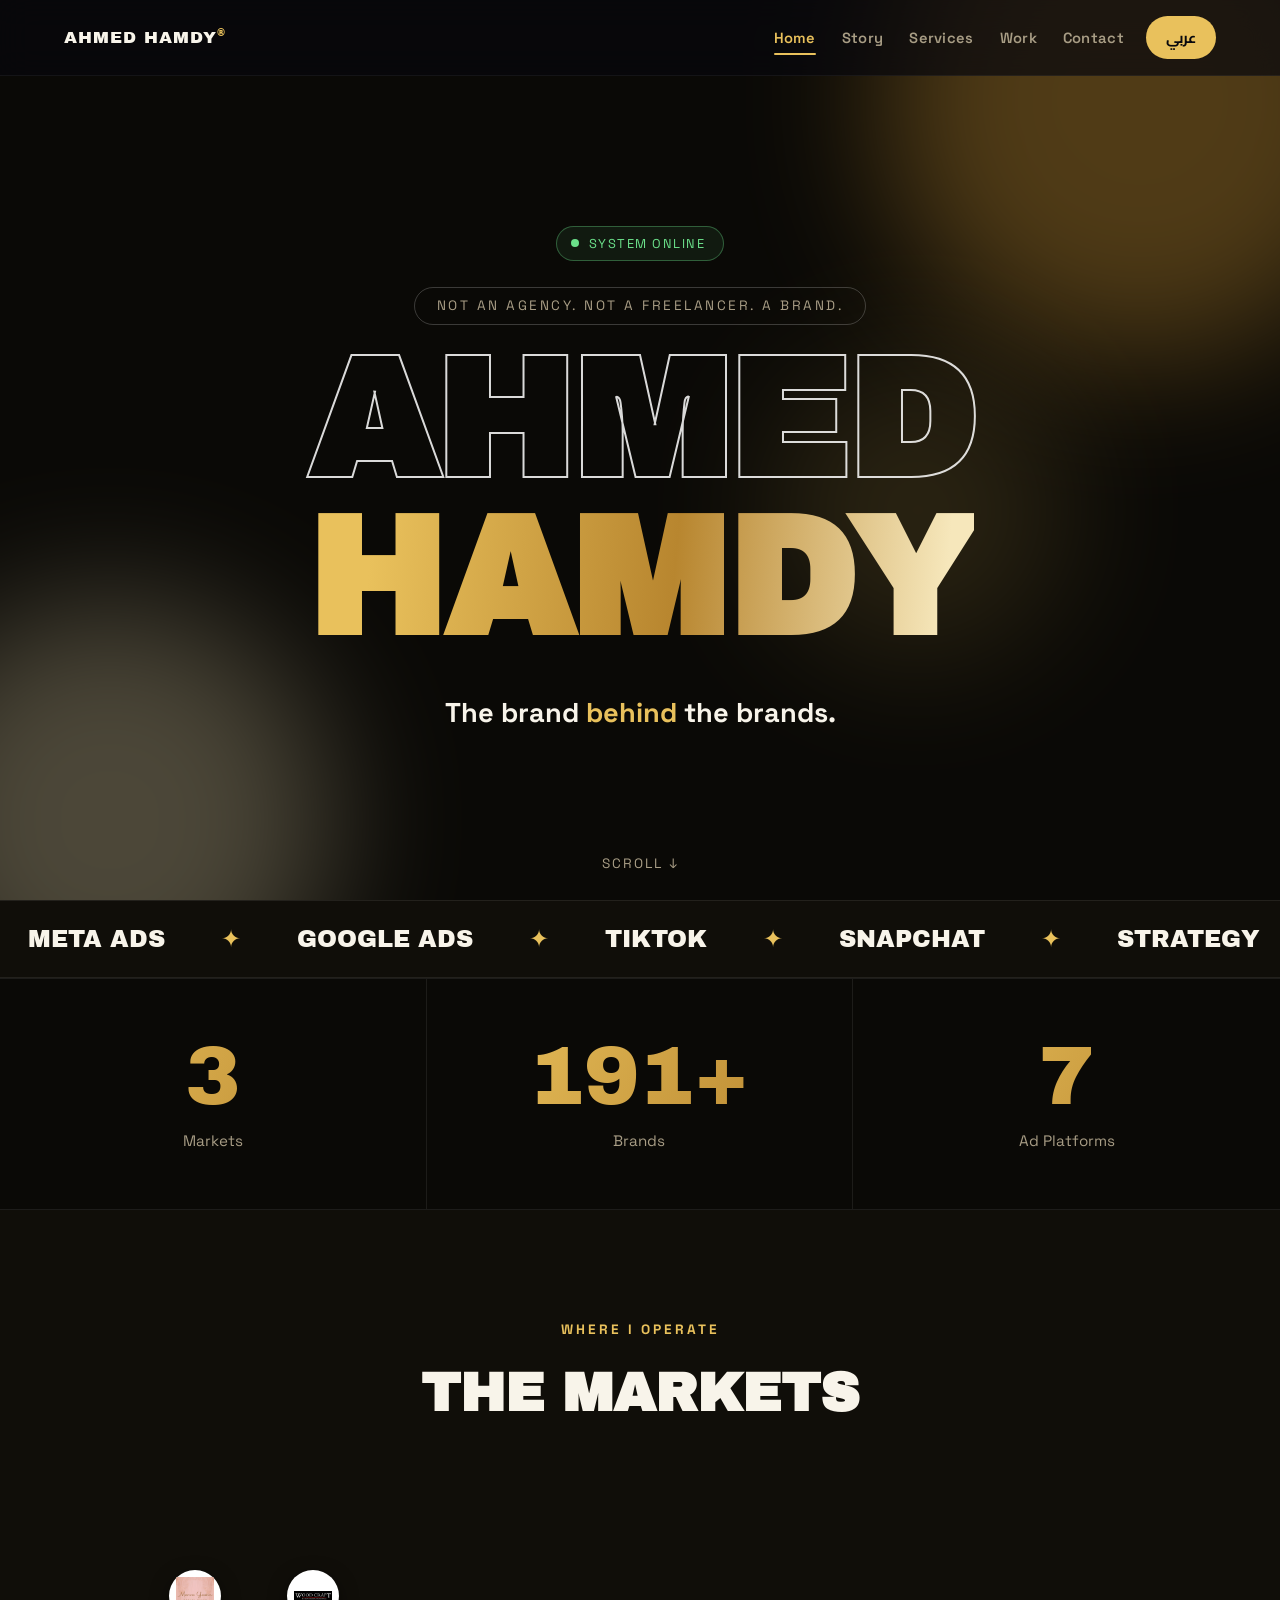
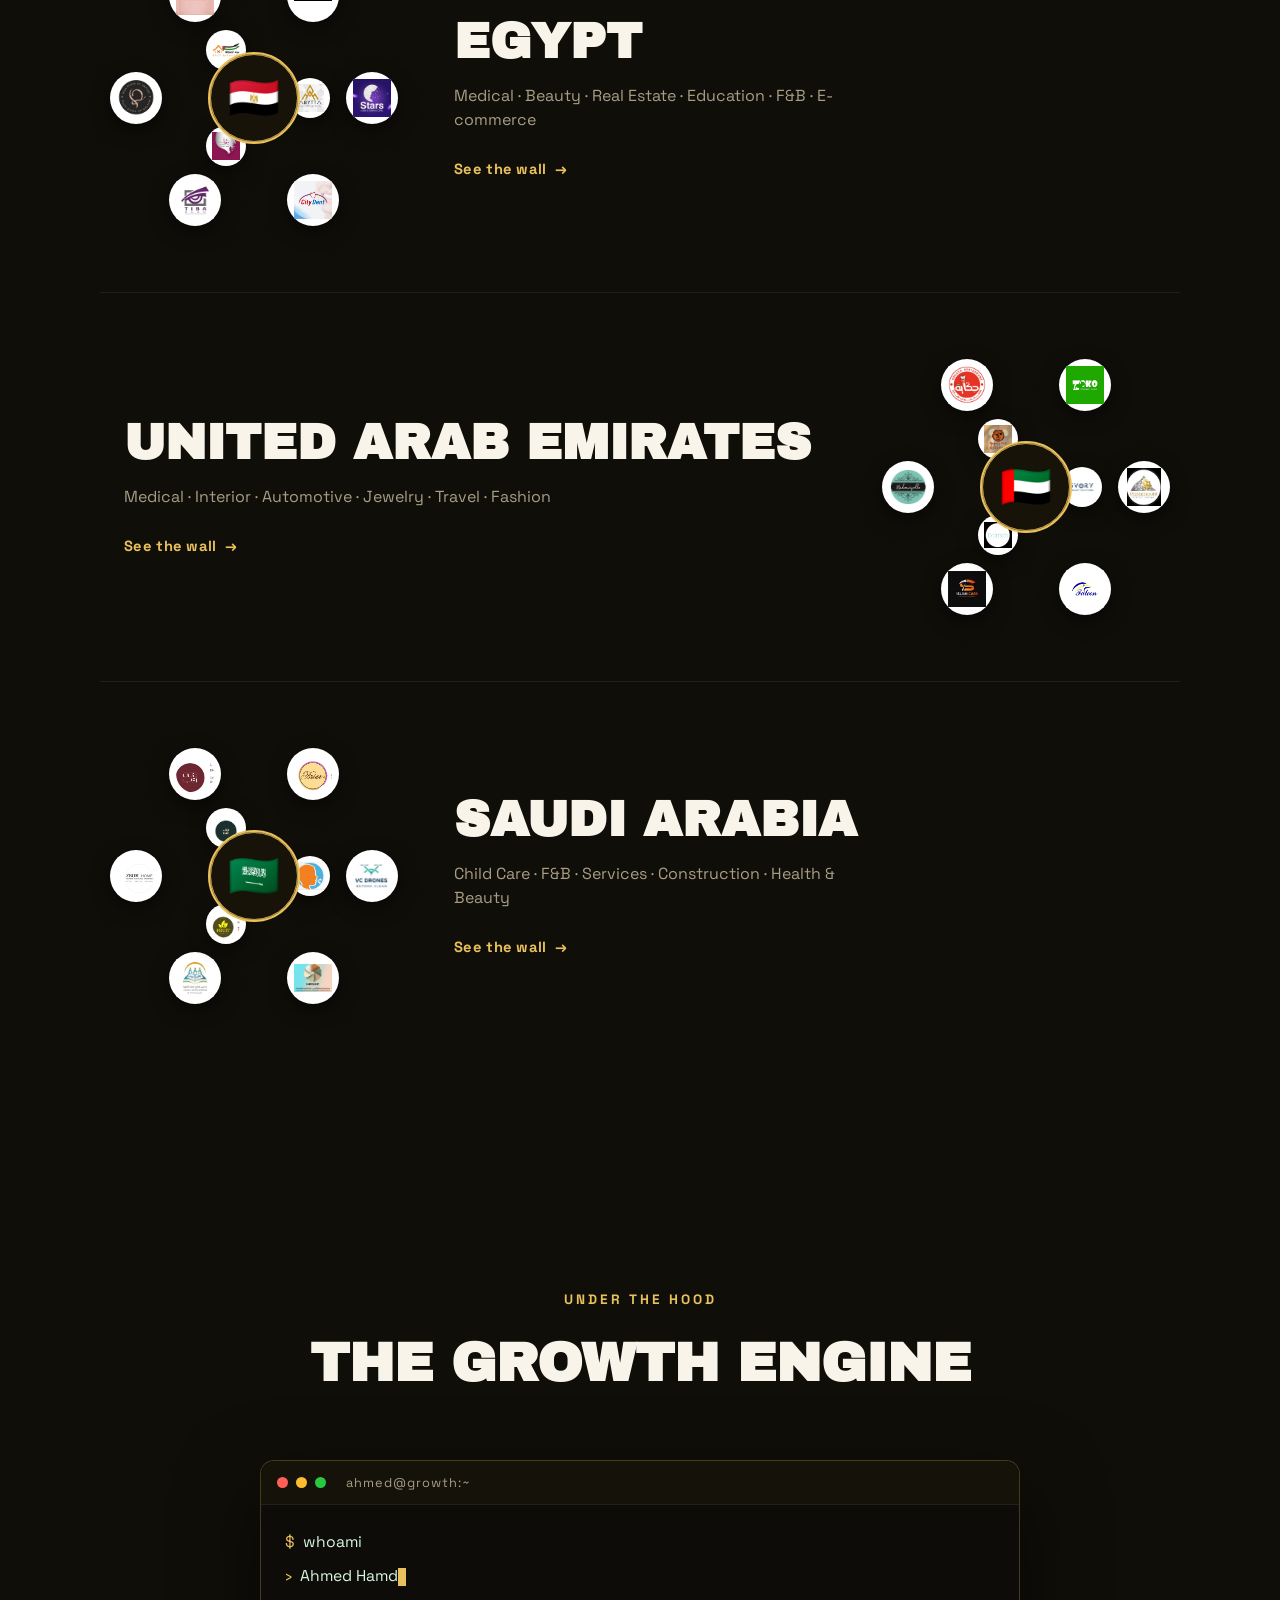
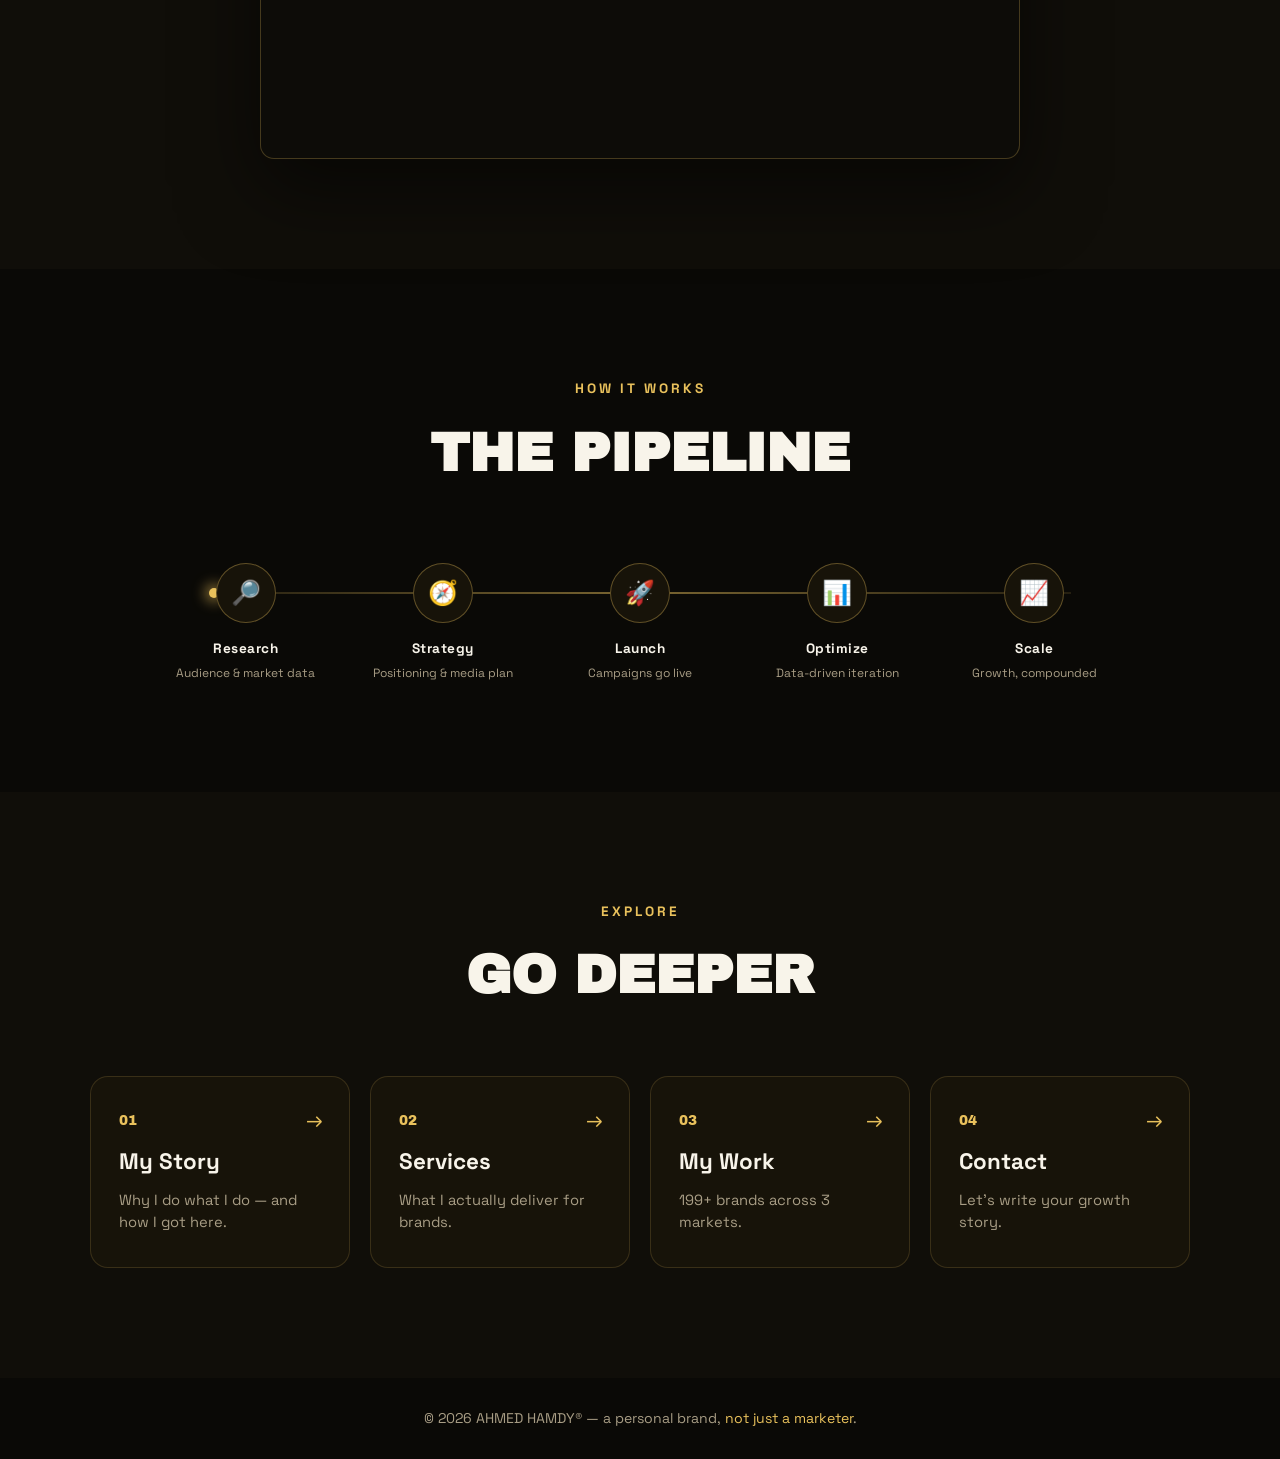
==== index.html @ 35541797 "Initial commit: AHMED HAMDY personal brand website" ====
<!DOCTYPE html>
<html lang="en" dir="ltr">
<head>
<meta charset="UTF-8">
<meta name="viewport" content="width=device-width, initial-scale=1.0">
<title data-en="AHMED HAMDY® — The Brand Behind The Brands" data-ar="أحمد حمدي® — البراند اللي ورا البراندات">AHMED HAMDY® — The Brand Behind The Brands</title>
<meta name="description" content="Ahmed Hamdy — Performance Media Buyer & Marketing Strategist. 199+ brands and growth stories across Egypt, UAE & Saudi Arabia. Meta, Google, TikTok & Snapchat Ads.">
<link rel="canonical" href="index.html">
<meta name="theme-color" content="#0a0906">
<link rel="icon" href="data:image/svg+xml,%3Csvg xmlns='http://www.w3.org/2000/svg' viewBox='0 0 64 64'%3E%3Crect width='64' height='64' rx='14' fill='%230a0906'/%3E%3Ctext x='32' y='42' font-family='Arial Black,Arial' font-size='26' font-weight='900' fill='%23e9c15c' text-anchor='middle'%3EAH%3C/text%3E%3C/svg%3E">

<!-- Open Graph (Facebook / WhatsApp / LinkedIn) -->
<meta property="og:type" content="website">
<meta property="og:title" content="AHMED HAMDY® — The Brand Behind The Brands">
<meta property="og:description" content="Performance Media Buyer & Marketing Strategist. 199+ brands across Egypt, UAE & Saudi Arabia.">
<meta property="og:image" content="og.png">
<meta property="og:locale" content="en_US">
<meta property="og:locale:alternate" content="ar_AR">

<!-- Twitter / X -->
<meta name="twitter:card" content="summary_large_image">
<meta name="twitter:title" content="AHMED HAMDY® — The Brand Behind The Brands">
<meta name="twitter:description" content="Performance Media Buyer & Marketing Strategist across Egypt, UAE & Saudi Arabia.">
<meta name="twitter:image" content="og.png">

<!-- Structured data -->
<script type="application/ld+json">
{
  "@context": "https://schema.org",
  "@type": "Person",
  "name": "Ahmed Hamdy",
  "jobTitle": "Performance Media Buyer & Marketing Strategist",
  "description": "Personal brand built on growth stories across Egypt, UAE and Saudi Arabia.",
  "email": "mailto:ahmedhamdy.a97@gmail.com",
  "telephone": "+201028842722",
  "address": {"@type": "PostalAddress", "addressCountry": "EG"},
  "sameAs": [
    "https://linkedin.com/in/ahmed0hamdy/",
    "https://linktr.ee/Ahmed_7amdy"
  ],
  "knowsAbout": ["Media Buying","Meta Ads","Google Ads","TikTok Ads","Snapchat Ads","Marketing Strategy","Copywriting"]
}
</script>
<link rel="preconnect" href="https://fonts.googleapis.com">
<link rel="preconnect" href="https://fonts.gstatic.com" crossorigin>
<link href="https://fonts.googleapis.com/css2?family=Archivo+Black&family=Space+Grotesk:wght@400;500;700&family=Cairo:wght@400;700;900&display=swap" rel="stylesheet">
<link rel="stylesheet" href="styles.css">
</head>
<body data-page="home">

<nav>
  <a class="wordmark" href="index.html">AHMED HAMDY<sup>®</sup></a>
  <div class="nav-right">
    <ul class="nav-links" id="navLinks">
      <li><a href="index.html" data-page="home" data-en="Home" data-ar="الرئيسية">Home</a></li>
      <li><a href="story.html" data-page="story" data-en="Story" data-ar="القصة">Story</a></li>
      <li><a href="services.html" data-page="services" data-en="Services" data-ar="الخدمات">Services</a></li>
      <li><a href="work.html" data-page="work" data-en="Work" data-ar="أعمالي">Work</a></li>
      <li><a href="contact.html" data-page="contact" data-en="Contact" data-ar="تواصل">Contact</a></li>
    </ul>
    <button class="lang-btn" id="langBtn" onclick="toggleLang()">عربي</button>
    <button class="nav-burger" id="navBurger" aria-label="Menu"><span></span><span></span><span></span></button>
  </div>
</nav>

<!-- HERO -->
<header class="hero">
  <div class="orb o1"></div><div class="orb o2"></div><div class="orb o3"></div>
  <div class="sys-chip"><span class="dot"></span><span data-en="SYSTEM ONLINE" data-ar="النظام شغال">SYSTEM ONLINE</span></div>
  <div class="kicker" data-en="Not an agency. Not a freelancer. A brand." data-ar="مش وكالة. مش فريلانسر. براند.">Not an agency. Not a freelancer. A brand.</div>
  <h1 class="display">
    <span class="outline" data-en="AHMED" data-ar="أحمد">AHMED</span>
    <span class="fill" data-en="HAMDY" data-ar="حمدي">HAMDY</span>
  </h1>
  <div class="tagline" data-en="The brand <em>behind</em> the brands." data-ar="البراند اللي <em>ورا</em> البراندات.">The brand <em>behind</em> the brands.</div>
  <div class="scroll-hint" data-en="SCROLL ↓" data-ar="↓ انزل تحت">SCROLL ↓</div>
</header>

<!-- MARQUEE -->
<div class="marquee">
  <div class="track" id="mtrack">
    <span>Meta Ads</span><span class="dot">✦</span><span>Google Ads</span><span class="dot">✦</span><span>TikTok</span><span class="dot">✦</span><span>Snapchat</span><span class="dot">✦</span><span>Strategy</span><span class="dot">✦</span><span>Storytelling</span><span class="dot">✦</span><span>Growth</span><span class="dot">✦</span>
    <span>Meta Ads</span><span class="dot">✦</span><span>Google Ads</span><span class="dot">✦</span><span>TikTok</span><span class="dot">✦</span><span>Snapchat</span><span class="dot">✦</span><span>Strategy</span><span class="dot">✦</span><span>Storytelling</span><span class="dot">✦</span><span>Growth</span><span class="dot">✦</span>
  </div>
</div>

<!-- NUMBERS -->
<div class="numbers">
  <div class="n reveal"><div class="big" data-count="3" data-suffix="">0</div><div class="lbl" data-en="Markets" data-ar="أسواق">Markets</div></div>
  <div class="n reveal"><div class="big" data-count="199" data-suffix="+">0</div><div class="lbl" data-en="Brands" data-ar="براند">Brands</div></div>
  <div class="n reveal"><div class="big" data-count="7" data-suffix="">0</div><div class="lbl" data-en="Ad Platforms" data-ar="منصات إعلانية">Ad Platforms</div></div>
</div>

<!-- MARKETS ORBIT -->
<section class="markets-sec">
  <div class="sec-head reveal">
    <div class="k" data-en="Where I Operate" data-ar="بشتغل فين">Where I Operate</div>
    <h2 data-en="THE MARKETS" data-ar="الأسواق">THE MARKETS</h2>
  </div>
  <div class="market-rows">

    <a class="market-row reveal" href="work.html#market-egypt">
      <div class="market-orbit">
        <div class="orbit-ring-outer"><div class="orbit-spin">
          <div class="orbit-item" style="--x:118px;--y:0px"><div class="orbit-logo"><img src="logos/egypt/stars-laser-derma.jpg" alt="" loading="lazy"></div></div>
          <div class="orbit-item" style="--x:59px;--y:102px"><div class="orbit-logo"><img src="logos/egypt/city-dent.jpg" alt="" loading="lazy"></div></div>
          <div class="orbit-item" style="--x:-59px;--y:102px"><div class="orbit-logo"><img src="logos/egypt/tiba-scan.png" alt="" loading="lazy"></div></div>
          <div class="orbit-item" style="--x:-118px;--y:0px"><div class="orbit-logo"><img src="logos/egypt/deda-store-of-brands.png" alt="" loading="lazy"></div></div>
          <div class="orbit-item" style="--x:-59px;--y:-102px"><div class="orbit-logo"><img src="logos/egypt/marwa-yassin-beauty-house.jpg" alt="" loading="lazy"></div></div>
          <div class="orbit-item" style="--x:59px;--y:-102px"><div class="orbit-logo"><img src="logos/egypt/wood-craft.png" alt="" loading="lazy"></div></div>
        </div></div>
        <div class="orbit-ring-inner"><div class="orbit-spin-rev">
          <div class="orbit-item small" style="--x:56px;--y:0px"><div class="orbit-logo"><img src="logos/egypt/abytta-interior-design.png" alt="" loading="lazy"></div></div>
          <div class="orbit-item small" style="--x:-28px;--y:48px"><div class="orbit-logo"><img src="logos/egypt/sama-scan.jpg" alt="" loading="lazy"></div></div>
          <div class="orbit-item small" style="--x:-28px;--y:-48px"><div class="orbit-logo"><img src="logos/egypt/bayt-alkhyata.png" alt="" loading="lazy"></div></div>
        </div></div>
        <div class="market-orbit-center"><span class="flag">🇪🇬</span></div>
      </div>
      <div class="market-row-info">
        <h3 data-en="EGYPT" data-ar="مصر">EGYPT</h3>
        <p data-en="Medical · Beauty · Real Estate · Education · F&B · E-commerce" data-ar="طبي · جمال · عقارات · تعليم · مطاعم · متاجر">Medical · Beauty · Real Estate · Education · F&amp;B · E-commerce</p>
        <span class="market-row-arrow"><span data-en="See the wall" data-ar="شوف الحائط">See the wall</span> <span class="arrow-ico">→</span></span>
      </div>
    </a>

    <a class="market-row reverse reveal" href="work.html#market-uae">
      <div class="market-orbit">
        <div class="orbit-ring-outer"><div class="orbit-spin">
          <div class="orbit-item" style="--x:118px;--y:0px"><div class="orbit-logo"><img src="logos/uae/paramount-medical-center.png" alt="" loading="lazy"></div></div>
          <div class="orbit-item" style="--x:59px;--y:102px"><div class="orbit-logo"><img src="logos/uae/falcon.png" alt="" loading="lazy"></div></div>
          <div class="orbit-item" style="--x:-59px;--y:102px"><div class="orbit-logo"><img src="logos/uae/islam-cars.jpg" alt="" loading="lazy"></div></div>
          <div class="orbit-item" style="--x:-118px;--y:0px"><div class="orbit-logo"><img src="logos/uae/mademoiselle.png" alt="" loading="lazy"></div></div>
          <div class="orbit-item" style="--x:-59px;--y:-102px"><div class="orbit-logo"><img src="logos/uae/hekaya-restaurant.png" alt="" loading="lazy"></div></div>
          <div class="orbit-item" style="--x:59px;--y:-102px"><div class="orbit-logo"><img src="logos/uae/zoko-veterinary-clinic.jpg" alt="" loading="lazy"></div></div>
        </div></div>
        <div class="orbit-ring-inner"><div class="orbit-spin-rev">
          <div class="orbit-item small" style="--x:56px;--y:0px"><div class="orbit-logo"><img src="logos/uae/ivory-smart-solutions.png" alt="" loading="lazy"></div></div>
          <div class="orbit-item small" style="--x:-28px;--y:48px"><div class="orbit-logo"><img src="logos/uae/dalmah.png" alt="" loading="lazy"></div></div>
          <div class="orbit-item small" style="--x:-28px;--y:-48px"><div class="orbit-logo"><img src="logos/uae/honey-pet-groomers.png" alt="" loading="lazy"></div></div>
        </div></div>
        <div class="market-orbit-center"><span class="flag">🇦🇪</span></div>
      </div>
      <div class="market-row-info">
        <h3 data-en="UNITED ARAB EMIRATES" data-ar="الإمارات العربية المتحدة">UNITED ARAB EMIRATES</h3>
        <p data-en="Medical · Interior · Automotive · Jewelry · Travel · Fashion" data-ar="طبي · تصميم داخلي · سيارات · مجوهرات · سياحة · موضة">Medical · Interior · Automotive · Jewelry · Travel · Fashion</p>
        <span class="market-row-arrow"><span data-en="See the wall" data-ar="شوف الحائط">See the wall</span> <span class="arrow-ico">→</span></span>
      </div>
    </a>

    <a class="market-row reveal" href="work.html#market-ksa">
      <div class="market-orbit">
        <div class="orbit-ring-outer"><div class="orbit-spin">
          <div class="orbit-item" style="--x:118px;--y:0px"><div class="orbit-logo"><img src="logos/ksa/vc-drones.png" alt="" loading="lazy"></div></div>
          <div class="orbit-item" style="--x:59px;--y:102px"><div class="orbit-logo"><img src="logos/ksa/nasec-consulting.png" alt="" loading="lazy"></div></div>
          <div class="orbit-item" style="--x:-59px;--y:102px"><div class="orbit-logo"><img src="logos/ksa/talaea-alelm-schools.jpg" alt="" loading="lazy"></div></div>
          <div class="orbit-item" style="--x:-118px;--y:0px"><div class="orbit-logo"><img src="logos/ksa/zbom-home-avatar.png" alt="" loading="lazy"></div></div>
          <div class="orbit-item" style="--x:-59px;--y:-102px"><div class="orbit-logo"><img src="logos/ksa/oob-coffee-avatar.png" alt="" loading="lazy"></div></div>
          <div class="orbit-item" style="--x:59px;--y:-102px"><div class="orbit-logo"><img src="logos/ksa/briartearoom-avatar.png" alt="" loading="lazy"></div></div>
        </div></div>
        <div class="orbit-ring-inner"><div class="orbit-spin-rev">
          <div class="orbit-item small" style="--x:56px;--y:0px"><div class="orbit-logo"><img src="logos/ksa/face-clinic-mark.png" alt="" loading="lazy"></div></div>
          <div class="orbit-item small" style="--x:-28px;--y:48px"><div class="orbit-logo"><img src="logos/ksa/fruitleaves-avatar.png" alt="" loading="lazy"></div></div>
          <div class="orbit-item small" style="--x:-28px;--y:-48px"><div class="orbit-logo"><img src="logos/ksa/tarf-avatar.png" alt="" loading="lazy"></div></div>
        </div></div>
        <div class="market-orbit-center"><span class="flag">🇸🇦</span></div>
      </div>
      <div class="market-row-info">
        <h3 data-en="SAUDI ARABIA" data-ar="السعودية">SAUDI ARABIA</h3>
        <p data-en="Child Care · F&B · Services · Construction · Health & Beauty" data-ar="رعاية أطفال · مطاعم · خدمات · مقاولات · صحة وجمال">Child Care · F&amp;B · Services · Construction · Health &amp; Beauty</p>
        <span class="market-row-arrow"><span data-en="See the wall" data-ar="شوف الحائط">See the wall</span> <span class="arrow-ico">→</span></span>
      </div>
    </a>

  </div>
</section>

<!-- TERMINAL -->
<section class="terminal-sec">
  <div class="sec-head reveal">
    <div class="k" data-en="Under The Hood" data-ar="جوة الكواليس">Under The Hood</div>
    <h2 data-en="THE GROWTH ENGINE" data-ar="محرك النمو">THE GROWTH ENGINE</h2>
  </div>
  <div class="terminal reveal">
    <div class="terminal-bar">
      <span class="tdot r"></span><span class="tdot y"></span><span class="tdot g"></span>
      <span class="tlabel">ahmed@growth:~</span>
    </div>
    <div class="terminal-body" data-script='["whoami","Ahmed Hamdy — Performance Media Buyer & Marketing Strategist","run --growth-engine","3 markets · 199+ brands · 7 ad platforms · always optimizing","status","SYSTEM ONLINE ✓"]'>
      <div class="line"><span class="prompt">$</span></div>
      <div class="line"><span class="prompt">›</span></div>
      <div class="line"><span class="prompt">$</span></div>
      <div class="line"><span class="prompt">›</span></div>
      <div class="line"><span class="prompt">$</span></div>
      <div class="line"><span class="prompt">›</span></div>
    </div>
  </div>
</section>

<!-- GROWTH PIPELINE -->
<section class="pipeline-sec">
  <div class="sec-head reveal">
    <div class="k" data-en="How It Works" data-ar="إزاي بشتغل">How It Works</div>
    <h2 data-en="THE PIPELINE" data-ar="خط الإنتاج">THE PIPELINE</h2>
  </div>
  <div class="pipeline">
    <div class="pipeline-track"></div>
    <div class="p-stage reveal">
      <div class="p-icon">🔎</div>
      <div class="p-label" data-en="Research" data-ar="بحث">Research</div>
      <div class="p-sub" data-en="Audience & market data" data-ar="بيانات الجمهور والسوق">Audience & market data</div>
    </div>
    <div class="p-stage reveal">
      <div class="p-icon">🧭</div>
      <div class="p-label" data-en="Strategy" data-ar="استراتيجية">Strategy</div>
      <div class="p-sub" data-en="Positioning & media plan" data-ar="تمركز وخطة ميديا">Positioning & media plan</div>
    </div>
    <div class="p-stage reveal">
      <div class="p-icon">🚀</div>
      <div class="p-label" data-en="Launch" data-ar="إطلاق">Launch</div>
      <div class="p-sub" data-en="Campaigns go live" data-ar="تشغيل الحملات">Campaigns go live</div>
    </div>
    <div class="p-stage reveal">
      <div class="p-icon">📊</div>
      <div class="p-label" data-en="Optimize" data-ar="تحسين">Optimize</div>
      <div class="p-sub" data-en="Data-driven iteration" data-ar="تطوير مبني على البيانات">Data-driven iteration</div>
    </div>
    <div class="p-stage reveal">
      <div class="p-icon">📈</div>
      <div class="p-label" data-en="Scale" data-ar="نمو">Scale</div>
      <div class="p-sub" data-en="Growth, compounded" data-ar="نمو متراكم">Growth, compounded</div>
    </div>
  </div>
</section>

<!-- TEASERS -->
<section class="teasers">
  <div class="sec-head reveal">
    <div class="k" data-en="Explore" data-ar="استكشف">Explore</div>
    <h2 data-en="GO DEEPER" data-ar="اتعرف أكتر">GO DEEPER</h2>
  </div>
  <div class="teaser-grid">
    <a class="teaser-card reveal" href="story.html">
      <span class="t-num">01</span>
      <h3 data-en="My Story" data-ar="قصتي">My Story</h3>
      <p data-en="Why I do what I do — and how I got here." data-ar="ليه بعمل اللي بعمله - وإزاي وصلت هنا.">Why I do what I do — and how I got here.</p>
      <span class="t-arrow">→</span>
    </a>
    <a class="teaser-card reveal" href="services.html">
      <span class="t-num">02</span>
      <h3 data-en="Services" data-ar="الخدمات">Services</h3>
      <p data-en="What I actually deliver for brands." data-ar="اللي فعلاً بقدمه للبراندات.">What I actually deliver for brands.</p>
      <span class="t-arrow">→</span>
    </a>
    <a class="teaser-card reveal" href="work.html">
      <span class="t-num">03</span>
      <h3 data-en="My Work" data-ar="أعمالي">My Work</h3>
      <p data-en="199+ brands across 3 markets." data-ar="أكتر من 199 براند في 3 أسواق.">199+ brands across 3 markets.</p>
      <span class="t-arrow">→</span>
    </a>
    <a class="teaser-card reveal" href="contact.html">
      <span class="t-num">04</span>
      <h3 data-en="Contact" data-ar="تواصل">Contact</h3>
      <p data-en="Let's write your growth story." data-ar="يلا نكتب قصة نموك.">Let's write your growth story.</p>
      <span class="t-arrow">→</span>
    </a>
  </div>
</section>

<footer>
  <div data-en="© 2026 AHMED HAMDY® — a personal brand, <span>not just a marketer</span>." data-ar="© 2026 أحمد حمدي® — براند شخصي، <span>مش مجرد ماركتير</span>.">© 2026 AHMED HAMDY® — a personal brand, <span>not just a marketer</span>.</div>
</footer>

<script src="app.js"></script>
</body>
</html>
---- styles.css ----
:root{
  --bg:#0a0906;
  --bg2:#100e09;
  --card:#171309;
  --text:#f8f4ea;
  --muted:#a89d85;
  --acid:#e9c15c;   /* gold */
  --violet:#b8862f; /* bronze */
  --pink:#f6e7bb;   /* champagne */
  --good:#6be08a;   /* system-online green */
}
*{margin:0;padding:0;box-sizing:border-box}
html{scroll-behavior:smooth}
body{
  background:var(--bg);color:var(--text);
  font-family:'Space Grotesk','Cairo',sans-serif;
  overflow-x:hidden;line-height:1.5;
}
html[dir="rtl"] body{font-family:'Cairo',sans-serif}
.display{font-family:'Archivo Black','Cairo',sans-serif}
html[dir="rtl"] .display{font-family:'Cairo',sans-serif;font-weight:900}
a{color:inherit}

/* ===== NAV ===== */
nav{
  position:fixed;top:0;left:0;right:0;z-index:100;
  display:flex;justify-content:space-between;align-items:center;
  padding:16px 5vw;
  background:rgba(8,8,13,.7);backdrop-filter:blur(16px);
  border-bottom:1px solid rgba(255,255,255,.05);
  gap:20px;
}
.wordmark{font-family:'Archivo Black',sans-serif;font-size:1.05rem;letter-spacing:1px;text-decoration:none;white-space:nowrap}
.wordmark sup{color:var(--acid);font-size:.6em}
.nav-right{display:flex;align-items:center;gap:22px}
.nav-links{display:flex;gap:26px;list-style:none}
.nav-links a{
  text-decoration:none;color:var(--muted);font-size:.92rem;font-weight:600;
  letter-spacing:.3px;transition:color .2s;position:relative;padding:4px 0;
}
.nav-links a:hover{color:var(--text)}
.nav-links a.active{color:var(--acid)}
.nav-links a.active::after{
  content:'';position:absolute;left:0;right:0;bottom:-4px;height:2px;background:var(--acid);border-radius:2px;
}
.lang-btn{
  background:var(--acid);color:#08080d;border:none;
  padding:8px 20px;border-radius:999px;font-weight:700;cursor:pointer;
  font-family:inherit;font-size:.9rem;transition:transform .15s;
}
.lang-btn:hover{transform:scale(1.07)}
.nav-burger{display:none;flex-direction:column;gap:5px;background:none;border:none;cursor:pointer;padding:6px}
.nav-burger span{width:22px;height:2px;background:var(--text);display:block}
@media(max-width:860px){
  .nav-links{
    position:fixed;top:64px;left:0;right:0;background:var(--bg2);
    flex-direction:column;gap:0;max-height:0;overflow:hidden;
    transition:max-height .3s ease;border-bottom:1px solid rgba(255,255,255,.08);
  }
  .nav-links.open{max-height:320px}
  .nav-links a{padding:16px 6vw;width:100%;border-bottom:1px solid rgba(255,255,255,.06)}
  .nav-burger{display:flex}
}

/* ===== HERO ===== */
.hero{
  min-height:100vh;display:flex;flex-direction:column;justify-content:center;align-items:center;
  text-align:center;position:relative;padding:100px 4vw 40px;overflow:hidden;
}
.hero .orb{position:absolute;border-radius:50%;filter:blur(70px);pointer-events:none;animation:float 9s ease-in-out infinite}
.orb.o1{width:520px;height:520px;top:-160px;right:-120px;background:var(--violet);opacity:.4}
.orb.o2{width:440px;height:440px;bottom:-140px;left:-110px;background:var(--pink);opacity:.28;animation-delay:-3s}
.orb.o3{width:300px;height:300px;top:40%;left:60%;background:var(--acid);opacity:.14;animation-delay:-6s}
@keyframes float{0%,100%{transform:translateY(0)}50%{transform:translateY(-38px)}}
.hero .kicker{
  border:1.5px solid rgba(255,255,255,.2);border-radius:999px;
  padding:8px 22px;font-size:.85rem;letter-spacing:2.5px;text-transform:uppercase;
  color:var(--muted);margin-bottom:18px;position:relative;z-index:2;
}

/* SYSTEM ONLINE chip */
.sys-chip{
  display:inline-flex;align-items:center;gap:10px;
  background:rgba(107,224,138,.08);border:1px solid rgba(107,224,138,.35);
  border-radius:999px;padding:7px 18px 7px 14px;margin-bottom:26px;position:relative;z-index:2;
  font-family:'Space Grotesk',monospace;font-size:.8rem;letter-spacing:1.5px;color:var(--good);
}
.sys-chip .dot{
  width:8px;height:8px;border-radius:50%;background:var(--good);
  box-shadow:0 0 0 0 rgba(107,224,138,.6);animation:pulse-dot 1.8s infinite;
}
@keyframes pulse-dot{
  0%{box-shadow:0 0 0 0 rgba(107,224,138,.55)}
  70%{box-shadow:0 0 0 8px rgba(107,224,138,0)}
  100%{box-shadow:0 0 0 0 rgba(107,224,138,0)}
}

.hero h1{
  font-size:clamp(3.2rem,13vw,10.5rem);line-height:.95;position:relative;z-index:2;
  text-transform:uppercase;letter-spacing:-.01em;
}
.hero h1 .fill{
  display:block;
  background:linear-gradient(95deg,var(--acid) 10%,var(--violet) 55%,var(--pink) 95%);
  -webkit-background-clip:text;background-clip:text;color:transparent;
}
.hero h1 .outline{
  display:block;color:transparent;
  -webkit-text-stroke:2px rgba(255,255,255,.85);
}
.hero .tagline{
  margin-top:34px;font-size:clamp(1.15rem,2.6vw,1.7rem);font-weight:700;z-index:2;position:relative;
}
.hero .tagline em{font-style:normal;color:var(--acid)}
.hero .scroll-hint{
  position:absolute;bottom:26px;color:var(--muted);font-size:.85rem;letter-spacing:2px;
  animation:bob 2s ease-in-out infinite;
}
@keyframes bob{0%,100%{transform:translateY(0)}50%{transform:translateY(8px)}}

/* ===== MARQUEE ===== */
.marquee{
  overflow:hidden;white-space:nowrap;direction:ltr;
  border-top:1px solid rgba(255,255,255,.08);border-bottom:1px solid rgba(255,255,255,.08);
  background:var(--bg2);padding:20px 0;
}
.marquee .track{display:inline-block;animation:scroll 26s linear infinite}
@keyframes scroll{from{transform:translateX(0)}to{transform:translateX(-50%)}}
.marquee span{
  font-family:'Archivo Black',sans-serif;font-size:1.5rem;text-transform:uppercase;
  margin:0 28px;color:var(--text);
}
.marquee span:nth-child(even){
  color:transparent;-webkit-text-stroke:1.2px rgba(233,193,92,.55);
}
.marquee .dot{color:var(--acid) !important;-webkit-text-stroke:0 !important}

/* ===== MARKETS ORBIT ===== */
.markets-sec{padding:110px 5vw;background:var(--bg2)}
.markets-sec .sec-head{text-align:center;margin-bottom:70px}
.markets-sec .k{color:var(--acid);letter-spacing:3px;text-transform:uppercase;font-size:.85rem;font-weight:700}
.markets-sec h2{font-family:'Archivo Black','Cairo',sans-serif;font-size:clamp(2rem,5vw,3.4rem);margin-top:12px;text-transform:uppercase}
html[dir="rtl"] .markets-sec h2{font-weight:900}

.market-rows{max-width:1080px;margin:0 auto;display:flex;flex-direction:column}
.market-row{
  display:flex;align-items:center;gap:70px;text-decoration:none;color:var(--text);
  padding:64px 24px;border-bottom:1px solid rgba(255,255,255,.08);
  transition:background .3s;
}
.market-row:last-child{border-bottom:none}
.market-row:hover{background:rgba(233,193,92,.05)}
.market-row.reverse{flex-direction:row-reverse}
.market-row-info{flex:1;min-width:0}
.market-row-info h3{
  font-family:'Archivo Black','Cairo',sans-serif;font-size:clamp(1.8rem,4.2vw,3.1rem);
  text-transform:uppercase;line-height:1.05;
}
html[dir="rtl"] .market-row-info h3{font-weight:900}
.market-row-info p{color:var(--muted);font-size:1rem;margin-top:16px;max-width:440px}
.market-row-arrow{
  display:inline-flex;align-items:center;gap:8px;margin-top:26px;
  color:var(--acid);font-weight:700;font-size:.92rem;letter-spacing:.3px;
}
.market-row-arrow .arrow-ico{transition:transform .25s;display:inline-block}
.market-row:hover .market-row-arrow .arrow-ico{transform:translateX(6px)}
html[dir="rtl"] .market-row-arrow .arrow-ico{transform:scaleX(-1)}
html[dir="rtl"] .market-row:hover .market-row-arrow .arrow-ico{transform:scaleX(-1) translateX(6px)}

.market-orbit{position:relative;width:260px;height:260px;flex-shrink:0}
.orbit-ring-outer,.orbit-ring-inner{position:absolute;inset:0}
.orbit-ring-outer .orbit-spin{position:absolute;inset:0;animation:orbit-spin 26s linear infinite}
.orbit-ring-inner .orbit-spin-rev{position:absolute;inset:0;animation:orbit-spin-rev 15s linear infinite}
.market-row:hover .orbit-spin,
.market-row:hover .orbit-spin-rev,
.market-row:hover .orbit-logo{animation-play-state:paused}
.orbit-item{
  position:absolute;top:50%;left:50%;width:52px;height:52px;margin:-26px 0 0 -26px;
  transform:translate(var(--x),var(--y));
}
.orbit-item.small{width:40px;height:40px;margin:-20px 0 0 -20px}
.orbit-logo{
  width:100%;height:100%;border-radius:50%;background:#fff;overflow:hidden;
  display:flex;align-items:center;justify-content:center;
  box-shadow:0 6px 18px rgba(0,0,0,.5);animation:orbit-counter 26s linear infinite;
}
.orbit-item.small .orbit-logo{animation:orbit-counter-rev 15s linear infinite}
.orbit-logo img{max-width:72%;max-height:72%;object-fit:contain}

.market-orbit-center{
  position:absolute;top:50%;left:50%;width:92px;height:92px;margin:-46px 0 0 -46px;
  border-radius:50%;background:var(--card);border:2px solid var(--acid);
  display:flex;align-items:center;justify-content:center;font-size:2.6rem;z-index:2;
}
.market-orbit-center::before,.market-orbit-center::after{
  content:'';position:absolute;inset:0;border-radius:50%;
  border:1.5px solid rgba(233,193,92,.55);animation:radar-ping 3s ease-out infinite;
}
.market-orbit-center::after{animation-delay:1.5s}

@keyframes orbit-spin{to{transform:rotate(360deg)}}
@keyframes orbit-counter{from{transform:rotate(0deg)}to{transform:rotate(-360deg)}}
@keyframes orbit-spin-rev{to{transform:rotate(-360deg)}}
@keyframes orbit-counter-rev{from{transform:rotate(0deg)}to{transform:rotate(360deg)}}
@keyframes radar-ping{0%{transform:scale(1);opacity:.9}100%{transform:scale(1.9);opacity:0}}

@media(max-width:760px){
  .market-row,.market-row.reverse{flex-direction:column;text-align:center;gap:34px;padding:50px 16px}
  .market-row-info p{margin-left:auto;margin-right:auto}
}

/* ===== TERMINAL ===== */
.terminal-sec{padding:110px 5vw;background:var(--bg2)}
.terminal-sec .sec-head{text-align:center;margin-bottom:56px}
.terminal-sec .k{color:var(--acid);letter-spacing:3px;text-transform:uppercase;font-size:.85rem;font-weight:700}
.terminal-sec h2{font-family:'Archivo Black','Cairo',sans-serif;font-size:clamp(2rem,5vw,3.4rem);margin-top:12px;text-transform:uppercase}
html[dir="rtl"] .terminal-sec h2{font-weight:900}
.terminal{
  max-width:760px;margin:0 auto;background:#0d0c08;border:1px solid rgba(233,193,92,.25);
  border-radius:14px;overflow:hidden;box-shadow:0 30px 80px rgba(0,0,0,.55);
  font-family:'Space Grotesk',monospace;
}
.terminal-bar{
  display:flex;align-items:center;gap:8px;padding:12px 16px;background:#141209;
  border-bottom:1px solid rgba(255,255,255,.06);
}
.terminal-bar .tdot{width:11px;height:11px;border-radius:50%}
.terminal-bar .tdot.r{background:#ff5f57}
.terminal-bar .tdot.y{background:#febc2e}
.terminal-bar .tdot.g{background:#28c840}
.terminal-bar .tlabel{margin-inline-start:12px;color:var(--muted);font-size:.8rem;letter-spacing:1px}
.terminal-body{padding:26px 24px;min-height:190px;font-size:.98rem;color:#d7f7de}
.terminal-body .line{margin-bottom:10px;opacity:0;white-space:pre-wrap}
.terminal-body .prompt{color:var(--acid);margin-inline-end:8px}
.terminal-body .cursor{
  display:inline-block;width:8px;height:1.1em;background:var(--acid);
  vertical-align:text-bottom;animation:blink 1s step-end infinite;
}
@keyframes blink{0%,100%{opacity:1}50%{opacity:0}}

/* ===== GROWTH PIPELINE ===== */
.pipeline-sec{padding:110px 5vw}
.pipeline-sec .sec-head{text-align:center;margin-bottom:70px}
.pipeline-sec .k{color:var(--acid);letter-spacing:3px;text-transform:uppercase;font-size:.85rem;font-weight:700}
.pipeline-sec h2{font-family:'Archivo Black','Cairo',sans-serif;font-size:clamp(2rem,5vw,3.4rem);margin-top:12px;text-transform:uppercase}
html[dir="rtl"] .pipeline-sec h2{font-weight:900}
.pipeline{
  display:flex;align-items:flex-start;justify-content:space-between;gap:6px;
  max-width:980px;margin:0 auto;position:relative;
}
.pipeline::before{
  content:'';position:absolute;top:29px;left:6%;right:6%;height:2px;
  background:linear-gradient(90deg,rgba(233,193,92,.12),rgba(233,193,92,.5),rgba(233,193,92,.12));
}
.pipeline-track{position:absolute;top:29px;left:6%;width:10px;height:10px;margin-top:-4px;
  border-radius:50%;background:var(--acid);box-shadow:0 0 14px 3px rgba(233,193,92,.7);
  animation:travel 6s linear infinite;
}
@keyframes travel{
  0%{left:6%;opacity:0}
  8%{opacity:1}
  92%{opacity:1}
  100%{left:94%;opacity:0}
}
.p-stage{flex:1;text-align:center;position:relative;z-index:2;min-width:0}
.p-stage .p-icon{
  width:60px;height:60px;border-radius:50%;background:var(--card);border:1px solid rgba(233,193,92,.35);
  display:flex;align-items:center;justify-content:center;font-size:1.5rem;margin:0 auto 16px;
}
.p-stage .p-label{font-size:.85rem;font-weight:700;letter-spacing:.5px}
.p-stage .p-sub{color:var(--muted);font-size:.75rem;margin-top:4px}
@media(max-width:760px){
  .pipeline{flex-wrap:wrap;row-gap:36px}
  .pipeline::before,.pipeline-track{display:none}
  .p-stage{flex:1 1 40%}
}

/* ===== STORY CHAPTERS ===== */
.chapter{
  min-height:82vh;display:flex;flex-direction:column;justify-content:center;
  padding:80px 8vw;position:relative;
}
.chapter .chnum{
  font-family:'Archivo Black',sans-serif;
  font-size:clamp(6rem,22vw,17rem);line-height:1;position:absolute;
  inset-inline-end:4vw;top:50%;transform:translateY(-50%);
  color:transparent;-webkit-text-stroke:1.5px rgba(255,255,255,.09);
  pointer-events:none;user-select:none;
}
.chapter .chlabel{color:var(--acid);letter-spacing:3px;text-transform:uppercase;font-size:.85rem;font-weight:700;margin-bottom:20px}
.chapter h2{
  font-size:clamp(2rem,5.5vw,4.2rem);line-height:1.15;max-width:820px;font-weight:700;
}
.chapter h2 em{
  font-style:normal;
  background:linear-gradient(90deg,var(--acid),var(--violet));
  -webkit-background-clip:text;background-clip:text;color:transparent;
}
.chapter.alt{background:var(--bg2)}

/* ===== NUMBERS BAND ===== */
.numbers{
  display:grid;grid-template-columns:repeat(auto-fit,minmax(210px,1fr));
  border-top:1px solid rgba(255,255,255,.08);border-bottom:1px solid rgba(255,255,255,.08);
}
.numbers .n{
  padding:56px 20px;text-align:center;
  border-inline-end:1px solid rgba(255,255,255,.08);
}
.numbers .n:last-child{border-inline-end:none}
.numbers .big{
  font-family:'Archivo Black',sans-serif;font-size:clamp(3rem,7vw,5.2rem);line-height:1;
  background:linear-gradient(120deg,var(--acid),var(--violet));
  -webkit-background-clip:text;background-clip:text;color:transparent;
}
.numbers .lbl{color:var(--muted);margin-top:12px;font-size:.95rem}
@media(max-width:700px){.numbers .n{border-inline-end:none;border-bottom:1px solid rgba(255,255,255,.08)}}

/* ===== TEASERS (home -> other pages) ===== */
.teasers{padding:110px 5vw;background:var(--bg2)}
.teasers .sec-head{text-align:center;margin-bottom:60px}
.teasers .k{color:var(--acid);letter-spacing:3px;text-transform:uppercase;font-size:.85rem;font-weight:700}
.teasers h2{font-family:'Archivo Black','Cairo',sans-serif;font-size:clamp(2rem,5vw,3.4rem);margin-top:12px;text-transform:uppercase}
html[dir="rtl"] .teasers h2{font-weight:900}
.teaser-grid{display:grid;grid-template-columns:repeat(auto-fit,minmax(240px,1fr));gap:20px;max-width:1100px;margin:0 auto}
.teaser-card{
  display:block;text-decoration:none;color:var(--text);
  background:var(--card);border:1px solid rgba(233,193,92,.16);border-radius:18px;
  padding:34px 28px;transition:transform .25s,border-color .25s,background .25s;position:relative;overflow:hidden;
}
.teaser-card:hover{transform:translateY(-8px);border-color:var(--acid);background:#1a1a2a}
.teaser-card .t-num{font-family:'Archivo Black',sans-serif;color:var(--acid);font-size:.85rem;margin-bottom:14px;display:block}
.teaser-card h3{font-size:1.4rem;margin-bottom:10px}
.teaser-card p{color:var(--muted);font-size:.92rem}
.teaser-card .t-arrow{
  position:absolute;top:28px;inset-inline-end:26px;font-size:1.3rem;color:var(--acid);
  transition:transform .25s;
}
html[dir="rtl"] .teaser-card .t-arrow{transform:scaleX(-1)}
.teaser-card:hover .t-arrow{transform:translateX(6px)}
html[dir="rtl"] .teaser-card:hover .t-arrow{transform:scaleX(-1) translateX(6px)}

/* ===== PAGE HEADER (sub-pages) ===== */
.page-head{
  padding:150px 5vw 70px;text-align:center;position:relative;overflow:hidden;
}
.page-head .k{color:var(--acid);letter-spacing:3px;text-transform:uppercase;font-size:.85rem;font-weight:700}
.page-head h1{font-family:'Archivo Black','Cairo',sans-serif;font-size:clamp(2.6rem,7vw,5rem);margin-top:14px;text-transform:uppercase}
html[dir="rtl"] .page-head h1{font-weight:900}
.page-head p{color:var(--muted);max-width:560px;margin:18px auto 0;font-size:1.05rem}

/* ===== CLIENT WALLS ===== */
.walls{padding:60px 5vw 110px}
.walls .sec-head{text-align:center;margin-bottom:70px}
.walls .sec-head .k{color:var(--acid);letter-spacing:3px;text-transform:uppercase;font-size:.85rem;font-weight:700}
.walls .sec-head h2{font-size:clamp(2.2rem,5vw,3.8rem);margin-top:12px}
.market-block{margin-bottom:90px;scroll-margin-top:90px}
.market-title{
  display:flex;align-items:baseline;gap:16px;margin-bottom:30px;flex-wrap:wrap;
}
.market-title .flag{font-size:2.2rem}
.market-title h3{font-family:'Archivo Black','Cairo',sans-serif;font-size:clamp(1.6rem,4vw,2.6rem);text-transform:uppercase}
html[dir="rtl"] .market-title h3{font-weight:900}
.market-title .line{flex:1;height:1px;background:rgba(255,255,255,.14);min-width:60px}
.market-title .tag{color:var(--muted);font-size:.9rem}
.industry-group{margin-bottom:40px}
.industry-group:last-child{margin-bottom:0}
.industry-title{
  display:flex;align-items:center;gap:10px;
  font-size:.88rem;font-weight:700;color:var(--muted);text-transform:uppercase;
  letter-spacing:1.5px;margin-bottom:16px;padding-bottom:12px;
  border-bottom:1px solid rgba(233,193,92,.16);
}
.industry-title::before{content:'';width:6px;height:6px;border-radius:50%;background:var(--acid);flex-shrink:0}
.industry-title .count{color:rgba(168,157,133,.6);font-weight:600;margin-inline-start:auto}
.logo-wall{
  display:grid;grid-template-columns:repeat(auto-fill,minmax(150px,1fr));gap:14px;
}
.logo-tile{
  aspect-ratio:16/9;background:var(--card);border:1px solid rgba(255,255,255,.07);
  border-radius:14px;display:flex;align-items:center;justify-content:center;
  padding:14px;transition:transform .2s,border-color .2s,background .2s;
  overflow:hidden;position:relative;
}
.logo-tile:hover{transform:translateY(-5px);border-color:var(--acid);background:#1a1a2a}
.logo-tile img{max-width:82%;max-height:74%;object-fit:contain;filter:grayscale(1) brightness(1.6);transition:filter .2s}
.logo-tile:hover img{filter:none}
.logo-tile .ph{
  text-align:center;color:var(--muted);font-size:.82rem;font-weight:600;line-height:1.3;
}
.logo-tile .ph .em{display:block;font-size:1.5rem;margin-bottom:6px}

/* ===== CONTACT ===== */
.contact{
  min-height:80vh;display:flex;flex-direction:column;justify-content:center;align-items:center;
  text-align:center;padding:100px 5vw;position:relative;overflow:hidden;background:var(--bg2);
}
.contact .orb{position:absolute;border-radius:50%;filter:blur(80px);pointer-events:none}
.contact h2{
  font-family:'Archivo Black','Cairo',sans-serif;
  font-size:clamp(3rem,12vw,9rem);text-transform:uppercase;line-height:.95;z-index:2;
}
html[dir="rtl"] .contact h2{font-weight:900}
.contact h2 .stroke{color:transparent;-webkit-text-stroke:2px rgba(255,255,255,.8);display:block}
.contact h2 .solid{
  display:block;
  background:linear-gradient(95deg,var(--acid),var(--violet),var(--pink));
  -webkit-background-clip:text;background-clip:text;color:transparent;
}
.contact-row{display:flex;gap:14px;margin-top:52px;flex-wrap:wrap;justify-content:center;z-index:2}
.pill{
  display:flex;align-items:center;gap:10px;text-decoration:none;color:var(--text);
  border:1.5px solid rgba(255,255,255,.22);border-radius:999px;padding:14px 28px;
  font-weight:700;font-size:1rem;transition:all .2s;
}
.pill:hover{background:var(--acid);color:#08080d;border-color:var(--acid);transform:translateY(-4px)}

footer{padding:30px 5vw;text-align:center;color:var(--muted);font-size:.88rem}
footer span{color:var(--acid)}

/* ===== REAL RESULTS CAROUSEL ===== */
.results-sec{padding:60px 5vw 110px;text-align:center}
.results-sec .k{color:var(--acid);letter-spacing:3px;text-transform:uppercase;font-size:.85rem;font-weight:700}
.results-sec h2{font-family:'Archivo Black','Cairo',sans-serif;font-size:clamp(2rem,5vw,3.4rem);margin:12px 0 14px;text-transform:uppercase}
html[dir="rtl"] .results-sec h2{font-weight:900}
.results-sec .sec-head p{color:var(--muted);max-width:520px;margin:0 auto 50px}
.results-carousel{max-width:900px;margin:0 auto}
.rc-stage{
  position:relative;aspect-ratio:16/9;border-radius:20px;overflow:hidden;
  background:#0d0c08;border:1px solid rgba(233,193,92,.3);
  box-shadow:0 30px 80px rgba(0,0,0,.55);
}
.rc-slide{
  position:absolute;inset:0;opacity:0;transition:opacity 1s ease;
  display:flex;align-items:center;justify-content:center;background:#fff;
}
.rc-slide.active{opacity:1;z-index:1}
.rc-slide img,.rc-slide video{
  width:100%;height:100%;object-fit:contain;transform-origin:center;
  animation:kenburns 4.2s ease-in-out forwards;
}
@keyframes kenburns{from{transform:scale(1)}to{transform:scale(1.055)}}
.rc-dots{display:flex;justify-content:center;gap:9px;margin-top:22px}
.rc-dot{width:8px;height:8px;border-radius:50%;background:rgba(255,255,255,.2);transition:background .3s}
.rc-dot.active{background:var(--acid)}

/* ===== STRATEGY & REPORTS ===== */
.reports-sec{padding:60px 5vw 110px;text-align:center;background:var(--bg2)}
.reports-sec .k{color:var(--acid);letter-spacing:3px;text-transform:uppercase;font-size:.85rem;font-weight:700}
.reports-sec h2{font-family:'Archivo Black','Cairo',sans-serif;font-size:clamp(2rem,5vw,3.4rem);margin:12px 0 14px;text-transform:uppercase}
html[dir="rtl"] .reports-sec h2{font-weight:900}
.reports-sec .sec-head p{color:var(--muted);max-width:520px;margin:0 auto 50px}
.report-frame{
  position:relative;max-width:900px;margin:0 auto;aspect-ratio:16/9;
  border-radius:20px;overflow:hidden;
  border:1px solid rgba(233,193,92,.35);
  box-shadow:0 30px 80px rgba(0,0,0,.6),0 0 0 6px rgba(233,193,92,.06);
}
.report-frame iframe{position:absolute;inset:0;width:100%;height:100%;border:0}

/* ===== VIDEO ===== */
.video-sec{padding:60px 5vw 110px;text-align:center}
.video-sec .k{color:var(--acid);letter-spacing:3px;text-transform:uppercase;font-size:.85rem;font-weight:700}
.video-sec h2{font-family:'Archivo Black','Cairo',sans-serif;font-size:clamp(2rem,5vw,3.6rem);margin:12px 0 46px;text-transform:uppercase}
html[dir="rtl"] .video-sec h2{font-weight:900}
.video-frame{
  position:relative;max-width:960px;margin:0 auto;aspect-ratio:16/9;
  border-radius:22px;overflow:hidden;
  border:1px solid rgba(233,193,92,.35);
  box-shadow:0 30px 80px rgba(0,0,0,.6),0 0 0 6px rgba(233,193,92,.06);
}
.video-frame iframe{position:absolute;inset:0;width:100%;height:100%;border:0}

/* ===== SERVICES LUX ===== */
.services-lux{padding:60px 5vw 110px}
.services-lux .k{color:var(--acid);letter-spacing:3px;text-transform:uppercase;font-size:.85rem;font-weight:700}
.services-lux h2{font-family:'Archivo Black','Cairo',sans-serif;font-size:clamp(2rem,5vw,3.6rem);margin:12px 0 50px;text-transform:uppercase}
html[dir="rtl"] .services-lux h2{font-weight:900}
.svc-list{border-top:1px solid rgba(233,193,92,.18)}
.svc{
  display:flex;align-items:baseline;gap:26px;padding:34px 6px;
  border-bottom:1px solid rgba(233,193,92,.18);transition:background .2s,padding .2s;
  flex-wrap:wrap;
}
.svc:hover{background:rgba(233,193,92,.05);padding-inline-start:22px}
.svc .num{
  font-family:'Archivo Black',sans-serif;font-size:1rem;color:var(--acid);min-width:46px;
}
.svc .t{font-size:clamp(1.25rem,3vw,1.9rem);font-weight:700}
.svc .d{color:var(--muted);font-size:.98rem;margin-inline-start:auto;max-width:380px}
@media(max-width:760px){.svc .d{margin-inline-start:70px}}

/* ===== CERTS ===== */
.certs{padding:60px 5vw 110px;background:var(--bg2)}
.certs .k{color:var(--acid);letter-spacing:3px;text-transform:uppercase;font-size:.85rem;font-weight:700}
.certs h2{font-family:'Archivo Black','Cairo',sans-serif;font-size:clamp(2rem,5vw,3.6rem);margin:12px 0 50px;text-transform:uppercase}
html[dir="rtl"] .certs h2{font-weight:900}
.cert-grid{display:grid;grid-template-columns:repeat(auto-fit,minmax(270px,1fr));gap:18px}
.cert{
  background:var(--card);border:1px solid rgba(233,193,92,.18);border-radius:18px;
  padding:30px 26px;transition:transform .2s,border-color .2s;
}
.cert:hover{transform:translateY(-5px);border-color:var(--acid)}
.cert .badge{font-size:1.7rem;margin-bottom:14px}
.cert h3{font-size:1.08rem;margin-bottom:6px;line-height:1.35}
.cert p{color:var(--muted);font-size:.9rem}
.cert.featured{
  background:linear-gradient(135deg,rgba(233,193,92,.16),rgba(184,134,47,.06));
  border-color:rgba(233,193,92,.5);
}

/* reveal */
.reveal{opacity:0;transform:translateY(34px);transition:opacity .8s,transform .8s}
.reveal.visible{opacity:1;transform:none}

@media (prefers-reduced-motion:reduce){
  .hero .orb,.marquee .track,.pipeline-track,.sys-chip .dot,.terminal-body .cursor,.scroll-hint,
  .orbit-spin,.orbit-spin-rev,.orbit-logo,.market-orbit-center::before,.market-orbit-center::after{animation:none !important}
  .reveal{opacity:1;transform:none;transition:none}
}
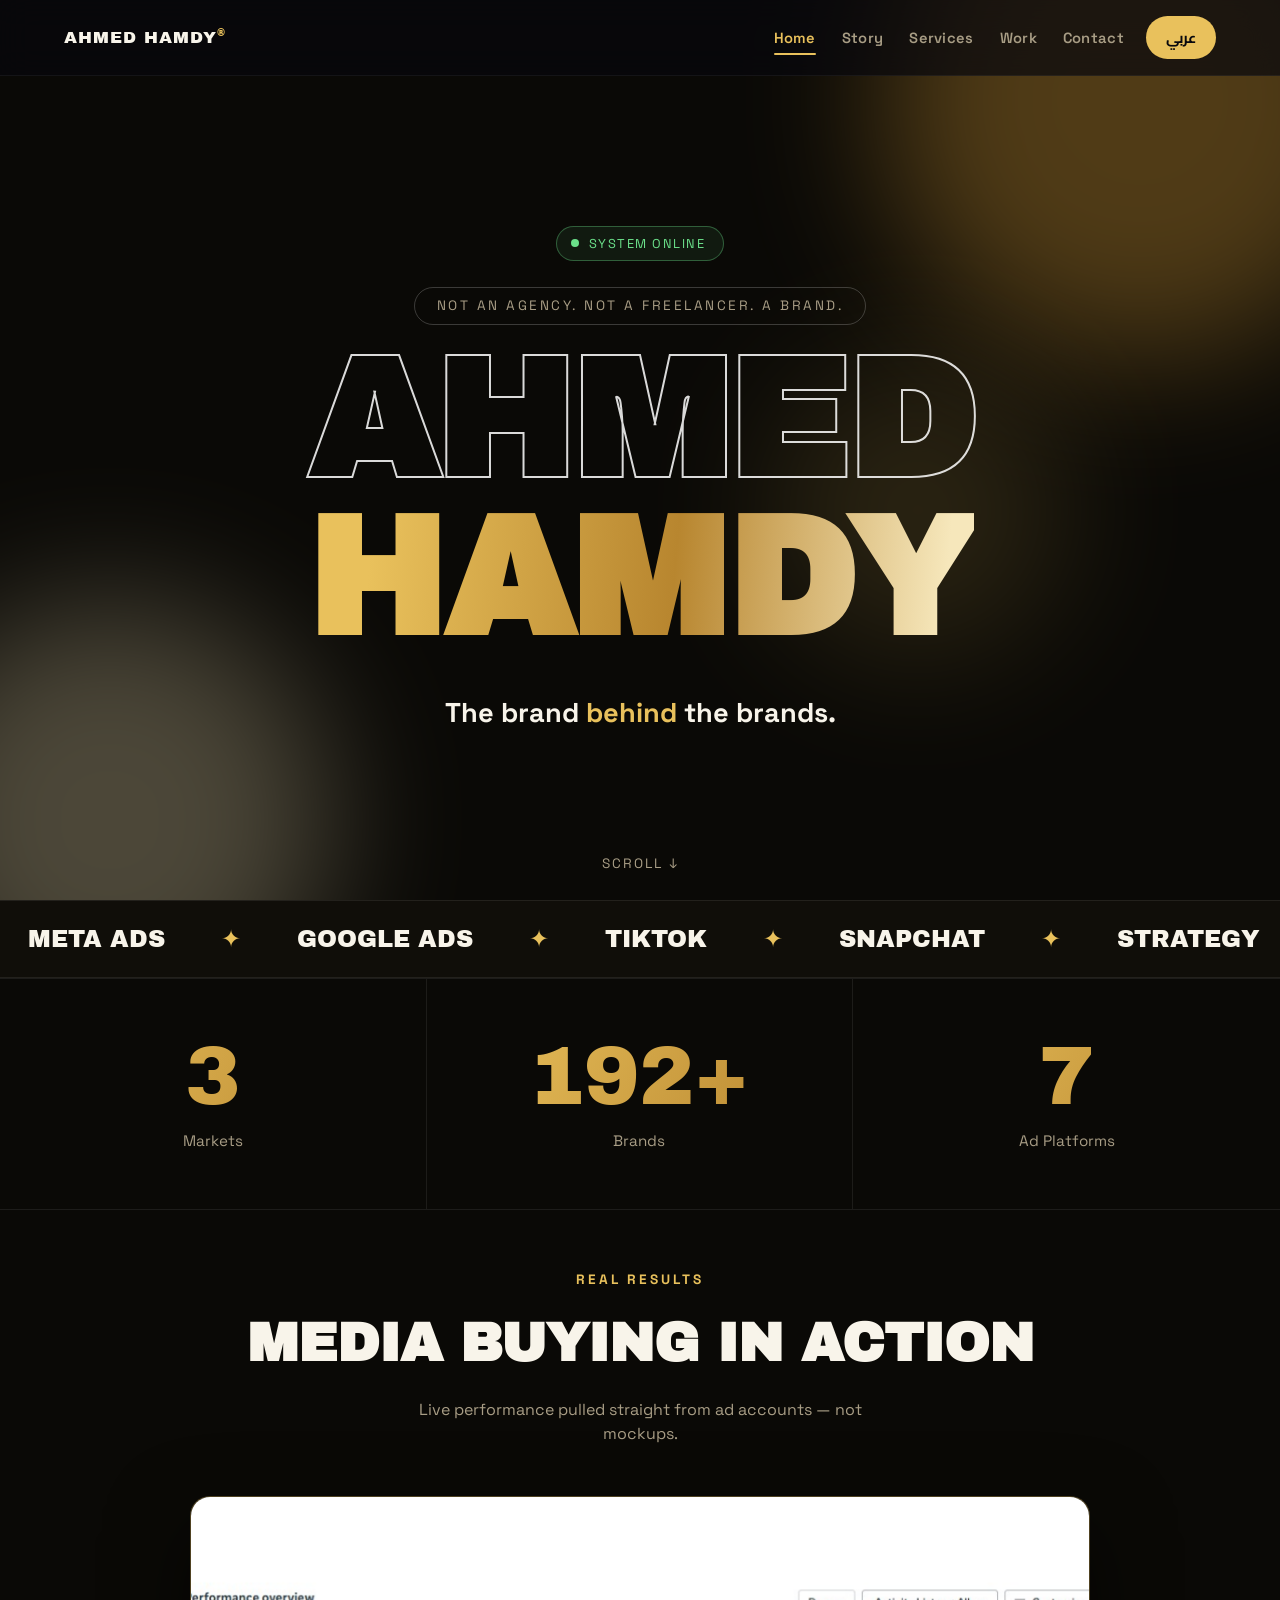
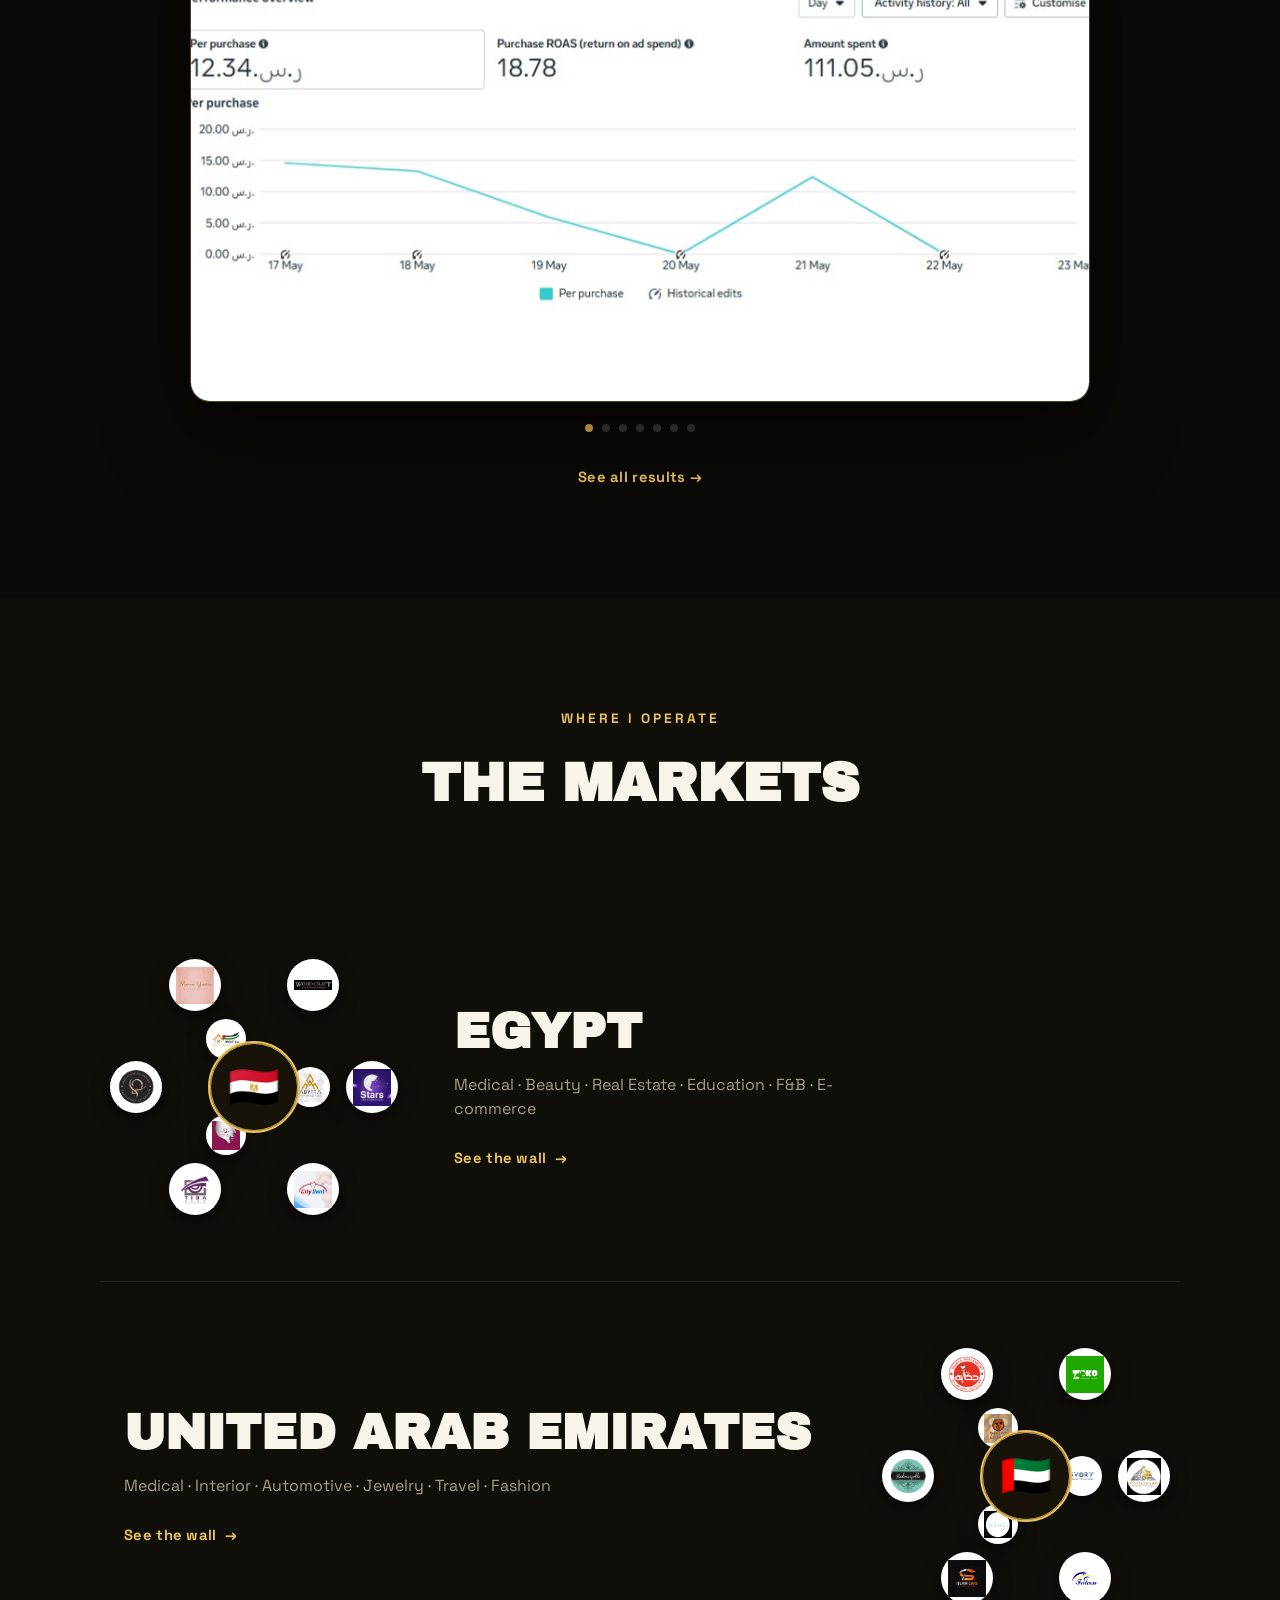
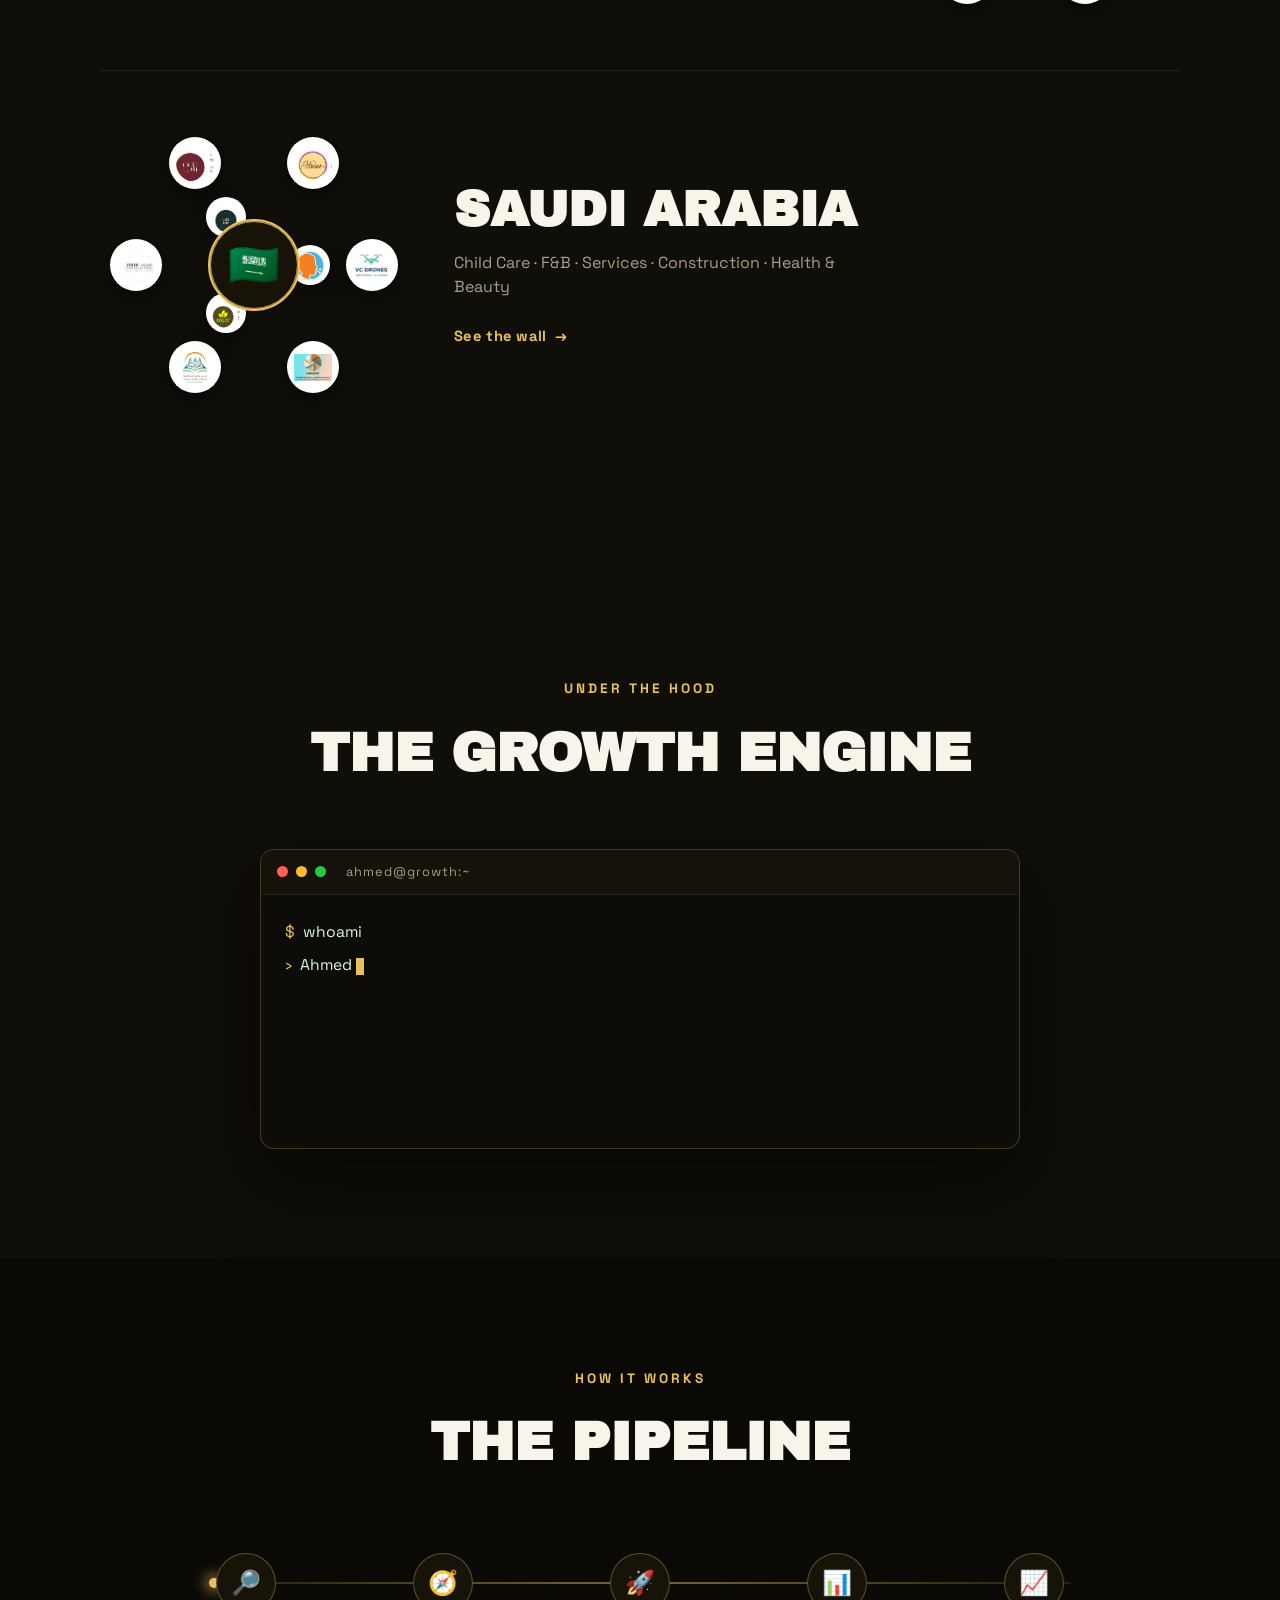
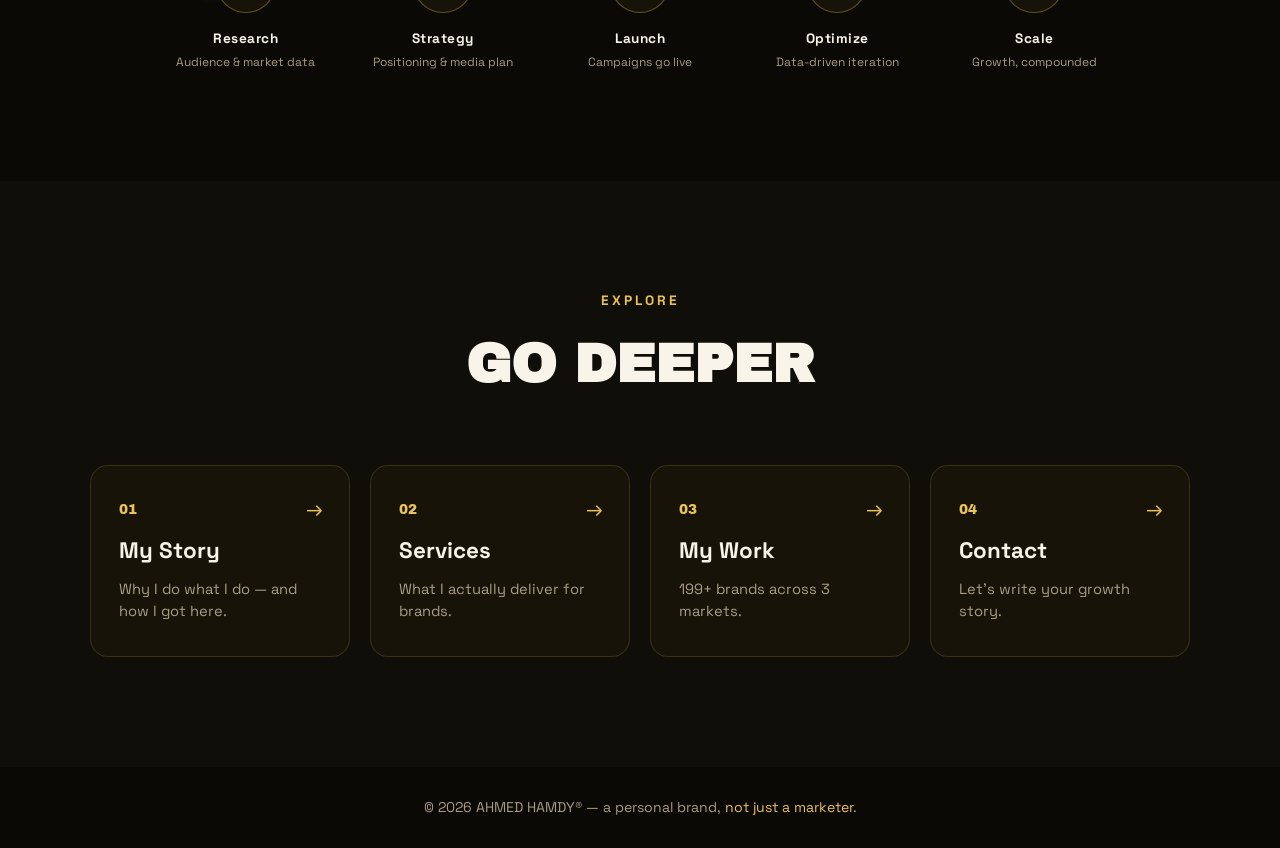
==== commit 02e1fb59: "Add real-results case study section to homepage Surface the live ad-performance screenshots and ROAS" ====
--- a/index.html
+++ b/index.html
@@ -91,6 +91,30 @@
   <div class="n reveal"><div class="big" data-count="7" data-suffix="">0</div><div class="lbl" data-en="Ad Platforms" data-ar="منصات إعلانية">Ad Platforms</div></div>
 </div>
 
+<!-- REAL RESULTS -->
+<section class="results-sec">
+  <div class="sec-head reveal">
+    <div class="k" data-en="Real Results" data-ar="نتائج حقيقية">Real Results</div>
+    <h2 data-en="MEDIA BUYING IN ACTION" data-ar="الميديا باينج شغالة على الأرض">MEDIA BUYING IN ACTION</h2>
+    <p data-en="Live performance pulled straight from ad accounts — not mockups." data-ar="نتائج حقيقية من حسابات الإعلانات نفسها - مش تصاميم وهمية.">Live performance pulled straight from ad accounts — not mockups.</p>
+  </div>
+  <div class="results-carousel reveal" id="resultsCarousel">
+    <div class="rc-stage">
+      <div class="rc-slide active"><img src="media/results/result-roas-18-78.jpg" alt="Meta Ads performance overview — 18.78x purchase ROAS" loading="lazy"></div>
+      <div class="rc-slide"><video src="media/results/result-video-1.mp4" muted loop playsinline preload="none"></video></div>
+      <div class="rc-slide"><img src="media/results/result-roas-5-00.jpg" alt="Meta Ads performance overview — 5.00x purchase ROAS" loading="lazy"></div>
+      <div class="rc-slide"><img src="media/results/result-adsets-table.jpg" alt="Meta Ads Manager — ad set results table" loading="lazy"></div>
+      <div class="rc-slide"><video src="media/results/result-video-2.mp4" muted loop playsinline preload="none"></video></div>
+      <div class="rc-slide"><img src="media/results/result-ads-table.jpg" alt="Meta Ads Manager — ad-level results table" loading="lazy"></div>
+      <div class="rc-slide"><img src="media/results/result-messaging-roas-11-78.jpg" alt="Meta Ads performance overview — messaging campaign, 11.78x ROAS" loading="lazy"></div>
+    </div>
+    <div class="rc-dots">
+      <span class="rc-dot active"></span><span class="rc-dot"></span><span class="rc-dot"></span><span class="rc-dot"></span><span class="rc-dot"></span><span class="rc-dot"></span><span class="rc-dot"></span>
+    </div>
+  </div>
+  <a class="results-more" href="work.html#results" data-en="See all results →" data-ar="شوف كل النتائج ←">See all results →</a>
+</section>
+
 <!-- MARKETS ORBIT -->
 <section class="markets-sec">
   <div class="sec-head reveal">
--- a/styles.css
+++ b/styles.css
@@ -443,6 +443,12 @@
 .rc-dots{display:flex;justify-content:center;gap:9px;margin-top:22px}
 .rc-dot{width:8px;height:8px;border-radius:50%;background:rgba(255,255,255,.2);transition:background .3s}
 .rc-dot.active{background:var(--acid)}
+.results-more{
+  display:inline-flex;align-items:center;gap:8px;margin-top:34px;
+  color:var(--acid);font-weight:700;font-size:.92rem;letter-spacing:.3px;
+  text-decoration:none;border-bottom:1px solid transparent;transition:border-color .25s;
+}
+.results-more:hover{border-color:var(--acid)}
 
 /* ===== STRATEGY & REPORTS ===== */
 .reports-sec{padding:60px 5vw 110px;text-align:center;background:var(--bg2)}
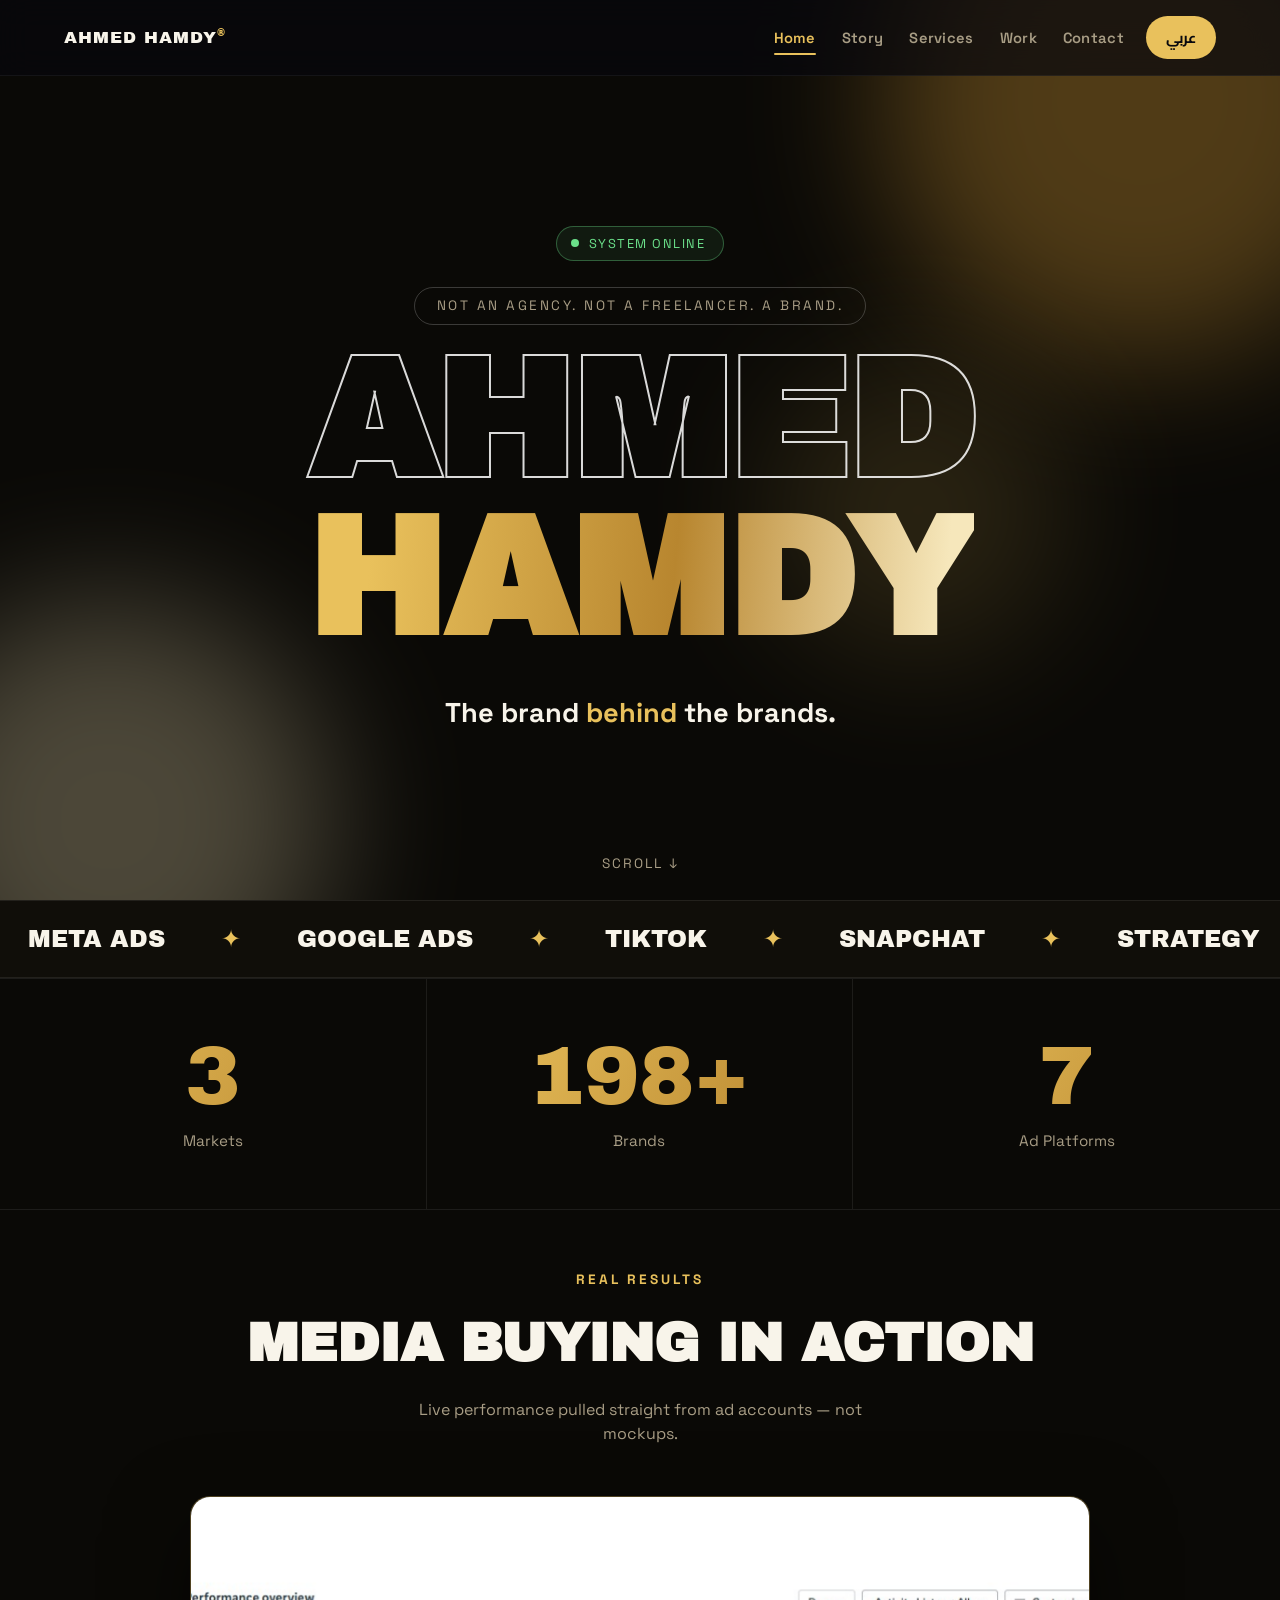
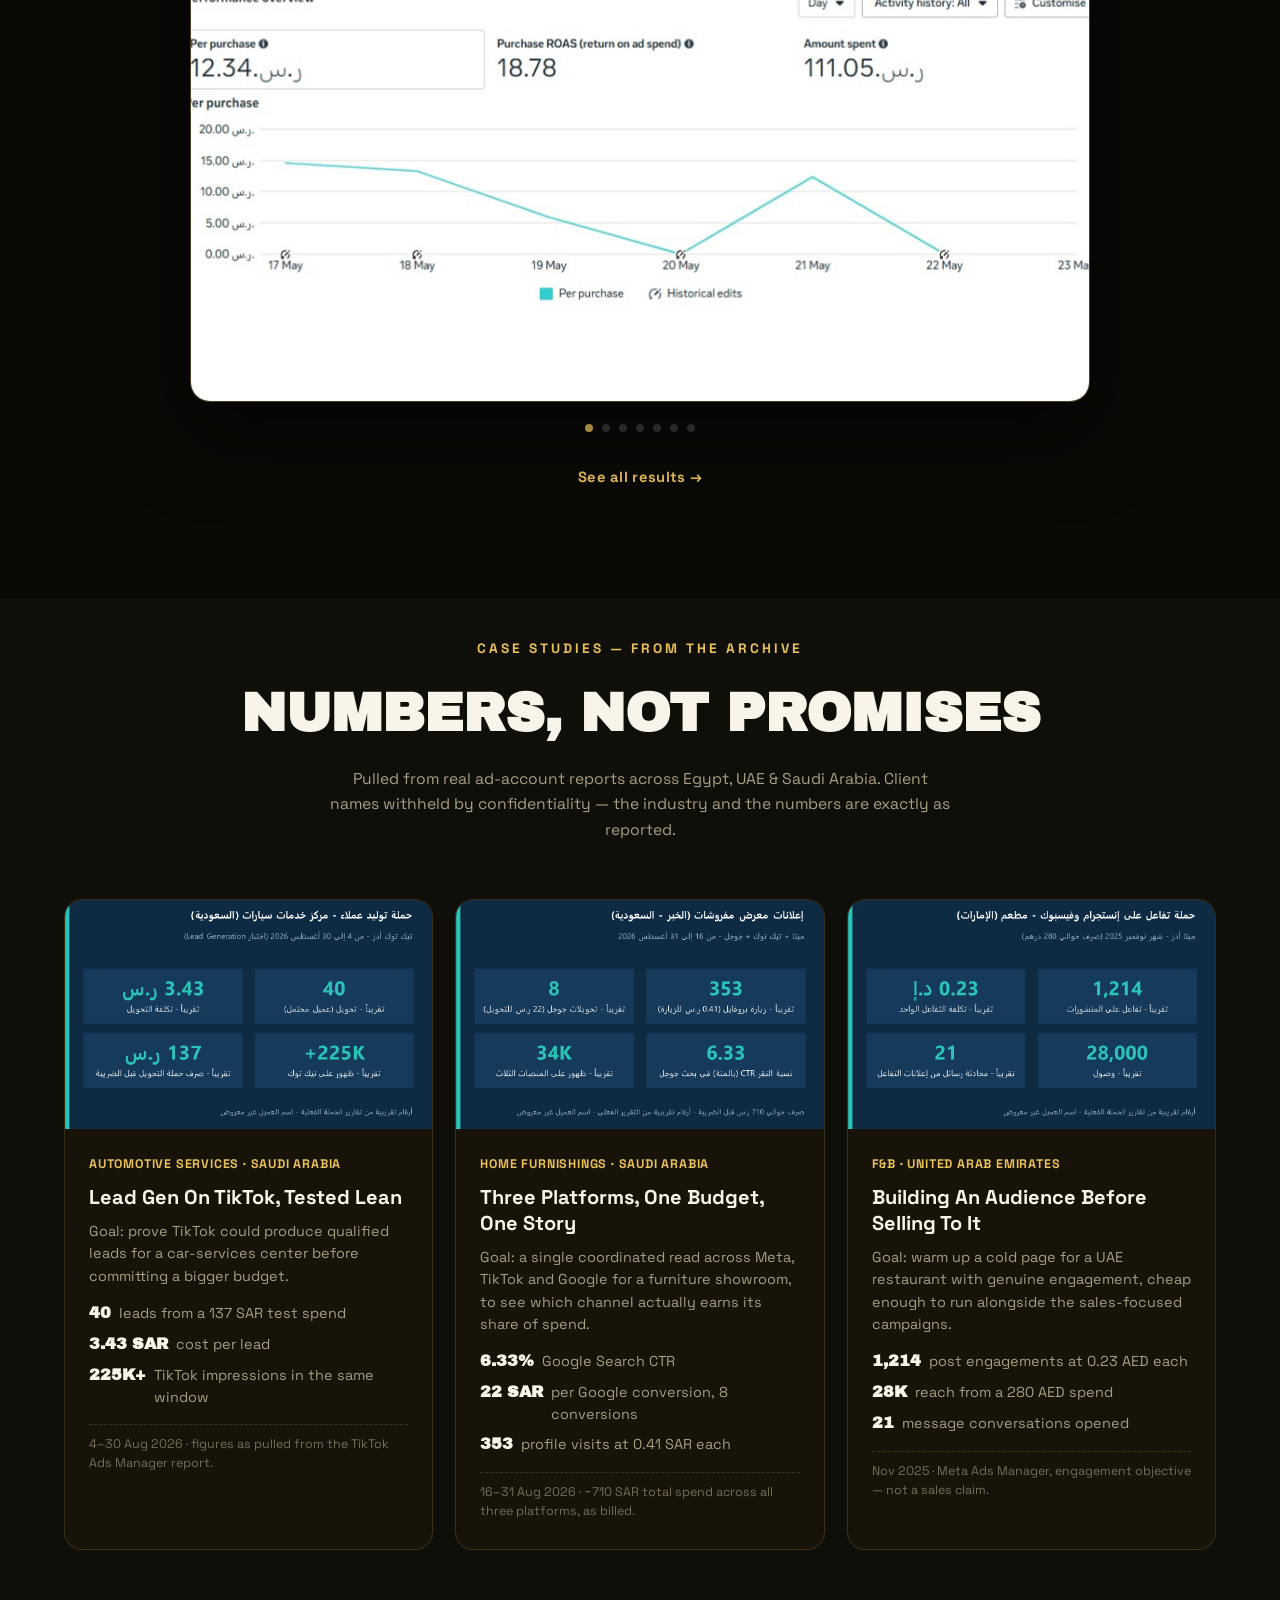
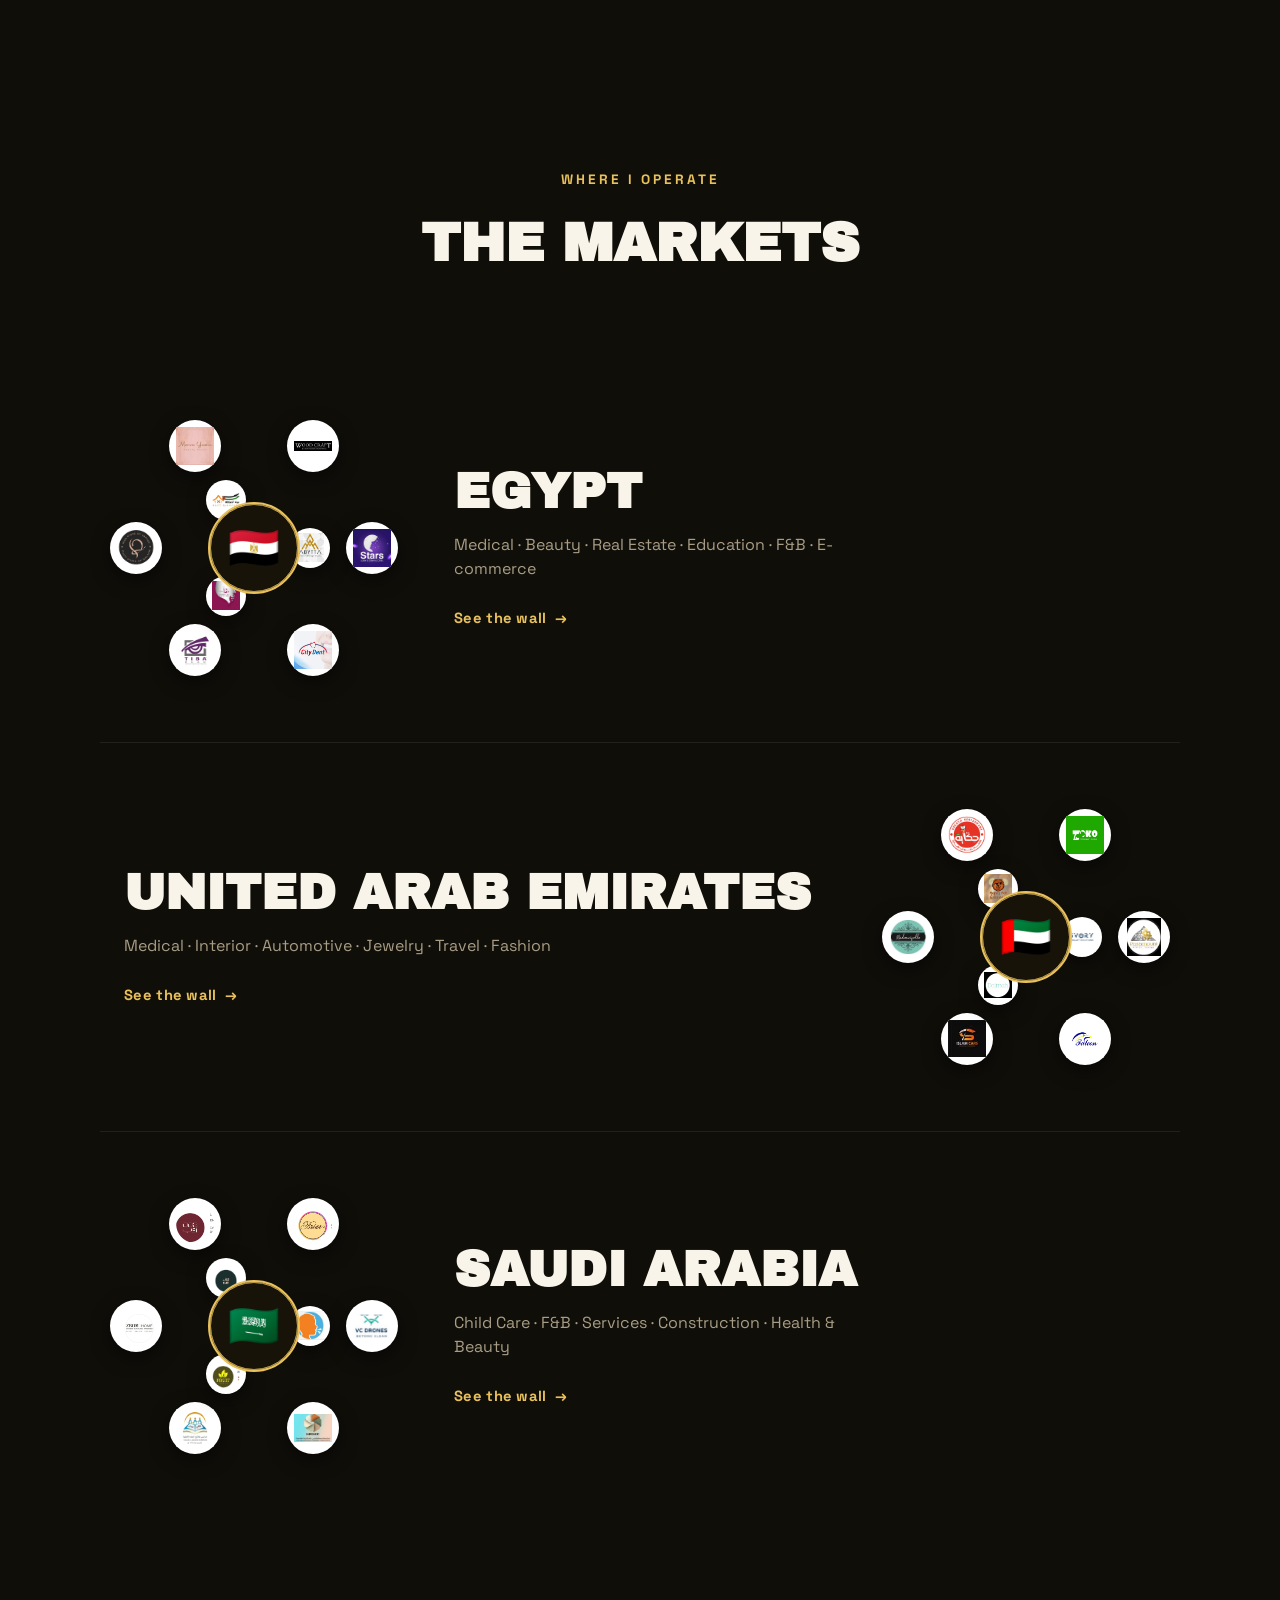
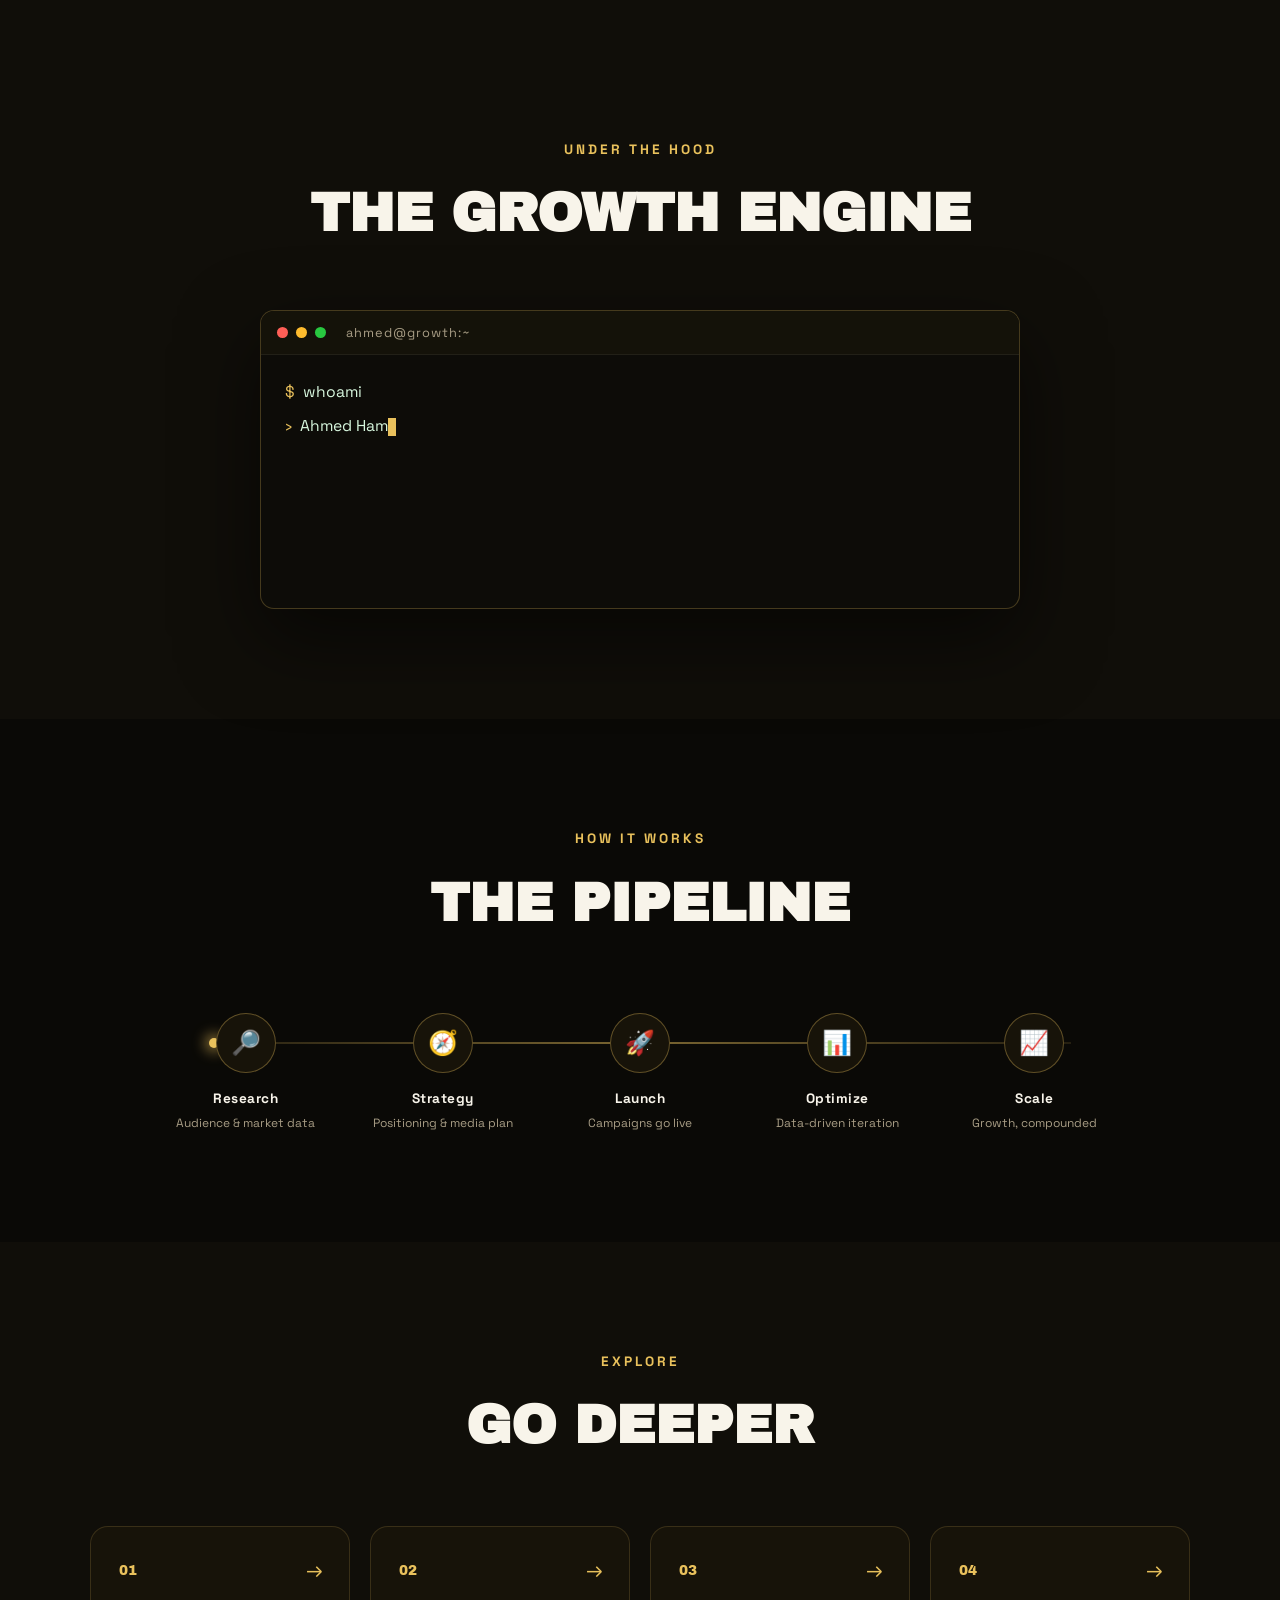
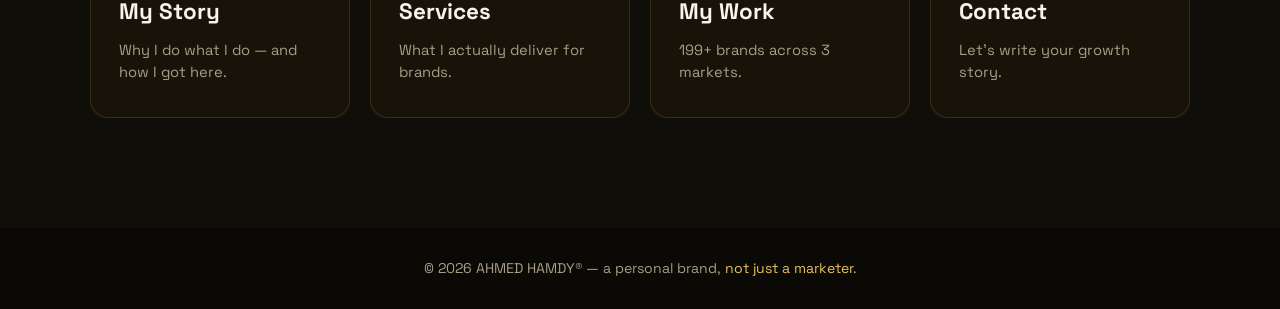
==== commit 413f444b: "Add bilingual case-studies section with real anonymized campaign results Adds a new "Case Studies — " ====
--- a/index.html
+++ b/index.html
@@ -115,6 +115,63 @@
   <a class="results-more" href="work.html#results" data-en="See all results →" data-ar="شوف كل النتائج ←">See all results →</a>
 </section>
 
+<!-- CASE STUDIES — FREELANCE ARCHIVE -->
+<section class="casestudies-sec">
+  <div class="sec-head reveal">
+    <div class="k" data-en="Case Studies — From The Archive" data-ar="قصص نجاح - من أرشيف الحملات">Case Studies — From The Archive</div>
+    <h2 data-en="NUMBERS, NOT PROMISES" data-ar="أرقام مش وعود">NUMBERS, NOT PROMISES</h2>
+    <p data-en="Pulled from real ad-account reports across Egypt, UAE &amp; Saudi Arabia. Client names withheld by confidentiality — the industry and the numbers are exactly as reported." data-ar="مسحوبة من تقارير حقيقية لحسابات إعلانية في مصر والإمارات والسعودية. اسم العميل محجوب بسبب السرية - الصناعة والأرقام زي ما هي بالظبط من غير أي تعديل.">Pulled from real ad-account reports across Egypt, UAE &amp; Saudi Arabia. Client names withheld by confidentiality — the industry and the numbers are exactly as reported.</p>
+  </div>
+  <div class="cs-grid">
+
+    <article class="cs-card reveal">
+      <div class="cs-media"><img src="media/case-studies/freelance-portfolio/car-service-tiktok-leadgen.png" alt="TikTok lead-generation campaign results — Saudi car-services center" loading="lazy"></div>
+      <div class="cs-body">
+        <div class="cs-tag" data-en="Automotive Services · Saudi Arabia" data-ar="خدمات سيارات · السعودية">Automotive Services · Saudi Arabia</div>
+        <h3 data-en="Lead Gen On TikTok, Tested Lean" data-ar="توليد عملاء محتملين على تيك توك، باختبار اقتصادي">Lead Gen On TikTok, Tested Lean</h3>
+        <p class="cs-goal" data-en="Goal: prove TikTok could produce qualified leads for a car-services center before committing a bigger budget." data-ar="الهدف: إثبات إن تيك توك يقدر يجيب عملاء محتملين جادين لمركز خدمات سيارات، قبل ما نكبّر الميزانية.">Goal: prove TikTok could produce qualified leads for a car-services center before committing a bigger budget.</p>
+        <ul class="cs-stats">
+          <li><strong>40</strong> <span data-en="leads from a 137 SAR test spend" data-ar="عميل محتمل من صرف اختباري 137 ر.س">leads from a 137 SAR test spend</span></li>
+          <li><strong>3.43 SAR</strong> <span data-en="cost per lead" data-ar="تكلفة العميل المحتمل الواحد">cost per lead</span></li>
+          <li><strong>225K+</strong> <span data-en="TikTok impressions in the same window" data-ar="ظهور على تيك توك في نفس الفترة">TikTok impressions in the same window</span></li>
+        </ul>
+        <p class="cs-note" data-en="4–30 Aug 2026 · figures as pulled from the TikTok Ads Manager report." data-ar="4-30 أغسطس 2026 · الأرقام زي ما هي من تقرير تيك توك أدز مانجر.">4–30 Aug 2026 · figures as pulled from the TikTok Ads Manager report.</p>
+      </div>
+    </article>
+
+    <article class="cs-card reveal">
+      <div class="cs-media"><img src="media/case-studies/freelance-portfolio/furniture-multiplatform.png" alt="Multi-platform Meta, TikTok and Google Ads results — Saudi furniture showroom" loading="lazy"></div>
+      <div class="cs-body">
+        <div class="cs-tag" data-en="Home Furnishings · Saudi Arabia" data-ar="مفروشات وديكور · السعودية">Home Furnishings · Saudi Arabia</div>
+        <h3 data-en="Three Platforms, One Budget, One Story" data-ar="تلات منصات، ميزانية واحدة، قصة واحدة">Three Platforms, One Budget, One Story</h3>
+        <p class="cs-goal" data-en="Goal: a single coordinated read across Meta, TikTok and Google for a furniture showroom, to see which channel actually earns its share of spend." data-ar="الهدف: قراءة موحدة لأداء ميتا وتيك توك وجوجل مع بعض لمعرض مفروشات، عشان نعرف أي قناة فعلاً مستاهلة نصيبها من الميزانية.">Goal: a single coordinated read across Meta, TikTok and Google for a furniture showroom, to see which channel actually earns its share of spend.</p>
+        <ul class="cs-stats">
+          <li><strong>6.33%</strong> <span data-en="Google Search CTR" data-ar="نسبة النقر CTR على بحث جوجل">Google Search CTR</span></li>
+          <li><strong>22 SAR</strong> <span data-en="per Google conversion, 8 conversions" data-ar="لكل تحويلة جوجل - 8 تحويلات">per Google conversion, 8 conversions</span></li>
+          <li><strong>353</strong> <span data-en="profile visits at 0.41 SAR each" data-ar="زيارة بروفايل بـ0.41 ر.س للزيارة">profile visits at 0.41 SAR each</span></li>
+        </ul>
+        <p class="cs-note" data-en="16–31 Aug 2026 · ~710 SAR total spend across all three platforms, as billed." data-ar="16-31 أغسطس 2026 · صرف إجمالي حوالي 710 ر.س على المنصات التلاتة، زي ما اتحاسب بالظبط.">16–31 Aug 2026 · ~710 SAR total spend across all three platforms, as billed.</p>
+      </div>
+    </article>
+
+    <article class="cs-card reveal">
+      <div class="cs-media"><img src="media/case-studies/freelance-portfolio/restaurant-engagement.png" alt="Meta engagement campaign results — UAE restaurant" loading="lazy"></div>
+      <div class="cs-body">
+        <div class="cs-tag" data-en="F&amp;B · United Arab Emirates" data-ar="مطاعم · الإمارات">F&amp;B · United Arab Emirates</div>
+        <h3 data-en="Building An Audience Before Selling To It" data-ar="بناء جمهور الأول قبل ما تبيعله">Building An Audience Before Selling To It</h3>
+        <p class="cs-goal" data-en="Goal: warm up a cold page for a UAE restaurant with genuine engagement, cheap enough to run alongside the sales-focused campaigns." data-ar="الهدف: تسخين صفحة جديدة لمطعم في الإمارات بتفاعل حقيقي، بتكلفة رخيصة تكفي تشتغل جنب حملات البيع.">Goal: warm up a cold page for a UAE restaurant with genuine engagement, cheap enough to run alongside the sales-focused campaigns.</p>
+        <ul class="cs-stats">
+          <li><strong>1,214</strong> <span data-en="post engagements at 0.23 AED each" data-ar="تفاعل على المنشورات بـ0.23 درهم للتفاعل">post engagements at 0.23 AED each</span></li>
+          <li><strong>28K</strong> <span data-en="reach from a 280 AED spend" data-ar="وصول من صرف 280 درهم">reach from a 280 AED spend</span></li>
+          <li><strong>21</strong> <span data-en="message conversations opened" data-ar="محادثة اتبدأت من الإعلانات">message conversations opened</span></li>
+        </ul>
+        <p class="cs-note" data-en="Nov 2025 · Meta Ads Manager, engagement objective — not a sales claim." data-ar="نوفمبر 2025 · ميتا أدز مانجر، هدف تفاعل - مش ادعاء مبيعات.">Nov 2025 · Meta Ads Manager, engagement objective — not a sales claim.</p>
+      </div>
+    </article>
+
+  </div>
+</section>
+
 <!-- MARKETS ORBIT -->
 <section class="markets-sec">
   <div class="sec-head reveal">
--- a/styles.css
+++ b/styles.css
@@ -450,6 +450,35 @@
 }
 .results-more:hover{border-color:var(--acid)}
 
+/* ===== CASE STUDIES (freelance archive) ===== */
+.casestudies-sec{padding:40px 5vw 110px;background:var(--bg2)}
+.casestudies-sec .sec-head{text-align:center;margin-bottom:56px}
+.casestudies-sec .k{color:var(--acid);letter-spacing:3px;text-transform:uppercase;font-size:.85rem;font-weight:700}
+.casestudies-sec h2{font-family:'Archivo Black','Cairo',sans-serif;font-size:clamp(2rem,5vw,3.4rem);margin:12px 0 14px;text-transform:uppercase}
+html[dir="rtl"] .casestudies-sec h2{font-weight:900}
+.casestudies-sec .sec-head p{color:var(--muted);max-width:620px;margin:0 auto;font-size:.98rem;line-height:1.6}
+.cs-grid{
+  display:grid;grid-template-columns:repeat(auto-fit,minmax(300px,1fr));gap:22px;
+  max-width:1180px;margin:0 auto;
+}
+.cs-card{
+  background:var(--card);border:1px solid rgba(233,193,92,.16);border-radius:18px;
+  overflow:hidden;transition:transform .25s,border-color .25s;display:flex;flex-direction:column;
+}
+.cs-card:hover{transform:translateY(-6px);border-color:var(--acid)}
+.cs-media{aspect-ratio:16/10;background:#0d0c08;overflow:hidden}
+.cs-media img{width:100%;height:100%;object-fit:cover;display:block;transition:transform .4s}
+.cs-card:hover .cs-media img{transform:scale(1.04)}
+.cs-body{padding:26px 24px 28px;display:flex;flex-direction:column;gap:10px}
+.cs-tag{color:var(--acid);font-size:.78rem;font-weight:700;letter-spacing:.8px;text-transform:uppercase}
+.cs-body h3{font-size:1.25rem;line-height:1.3}
+.cs-goal{color:var(--muted);font-size:.9rem;line-height:1.55}
+.cs-stats{list-style:none;display:flex;flex-direction:column;gap:7px;margin:4px 0 2px}
+.cs-stats li{display:flex;align-items:baseline;gap:8px;font-size:.9rem}
+.cs-stats strong{font-family:'Archivo Black',sans-serif;color:var(--text);font-size:1rem;white-space:nowrap}
+.cs-stats span{color:var(--muted)}
+.cs-note{color:rgba(168,157,133,.65);font-size:.78rem;border-top:1px dashed rgba(233,193,92,.18);padding-top:10px;margin-top:4px}
+
 /* ===== STRATEGY & REPORTS ===== */
 .reports-sec{padding:60px 5vw 110px;text-align:center;background:var(--bg2)}
 .reports-sec .k{color:var(--acid);letter-spacing:3px;text-transform:uppercase;font-size:.85rem;font-weight:700}
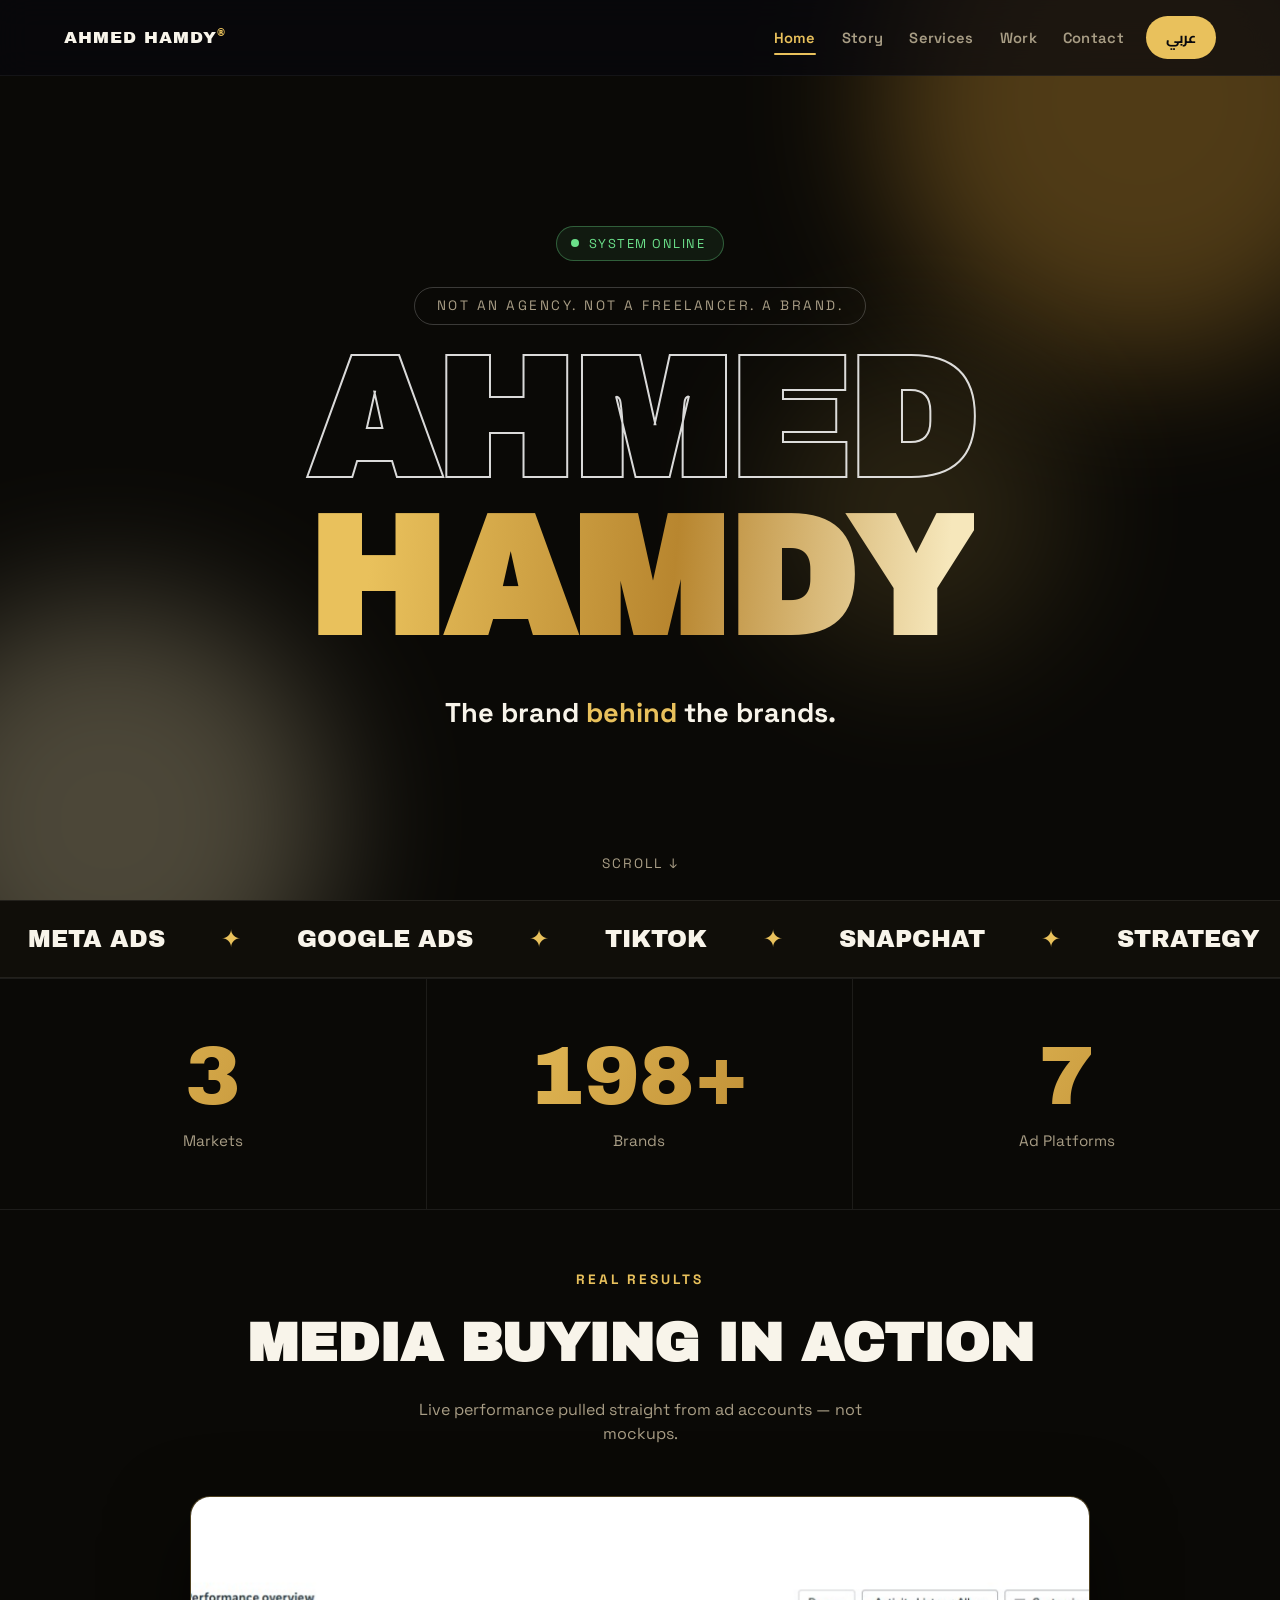
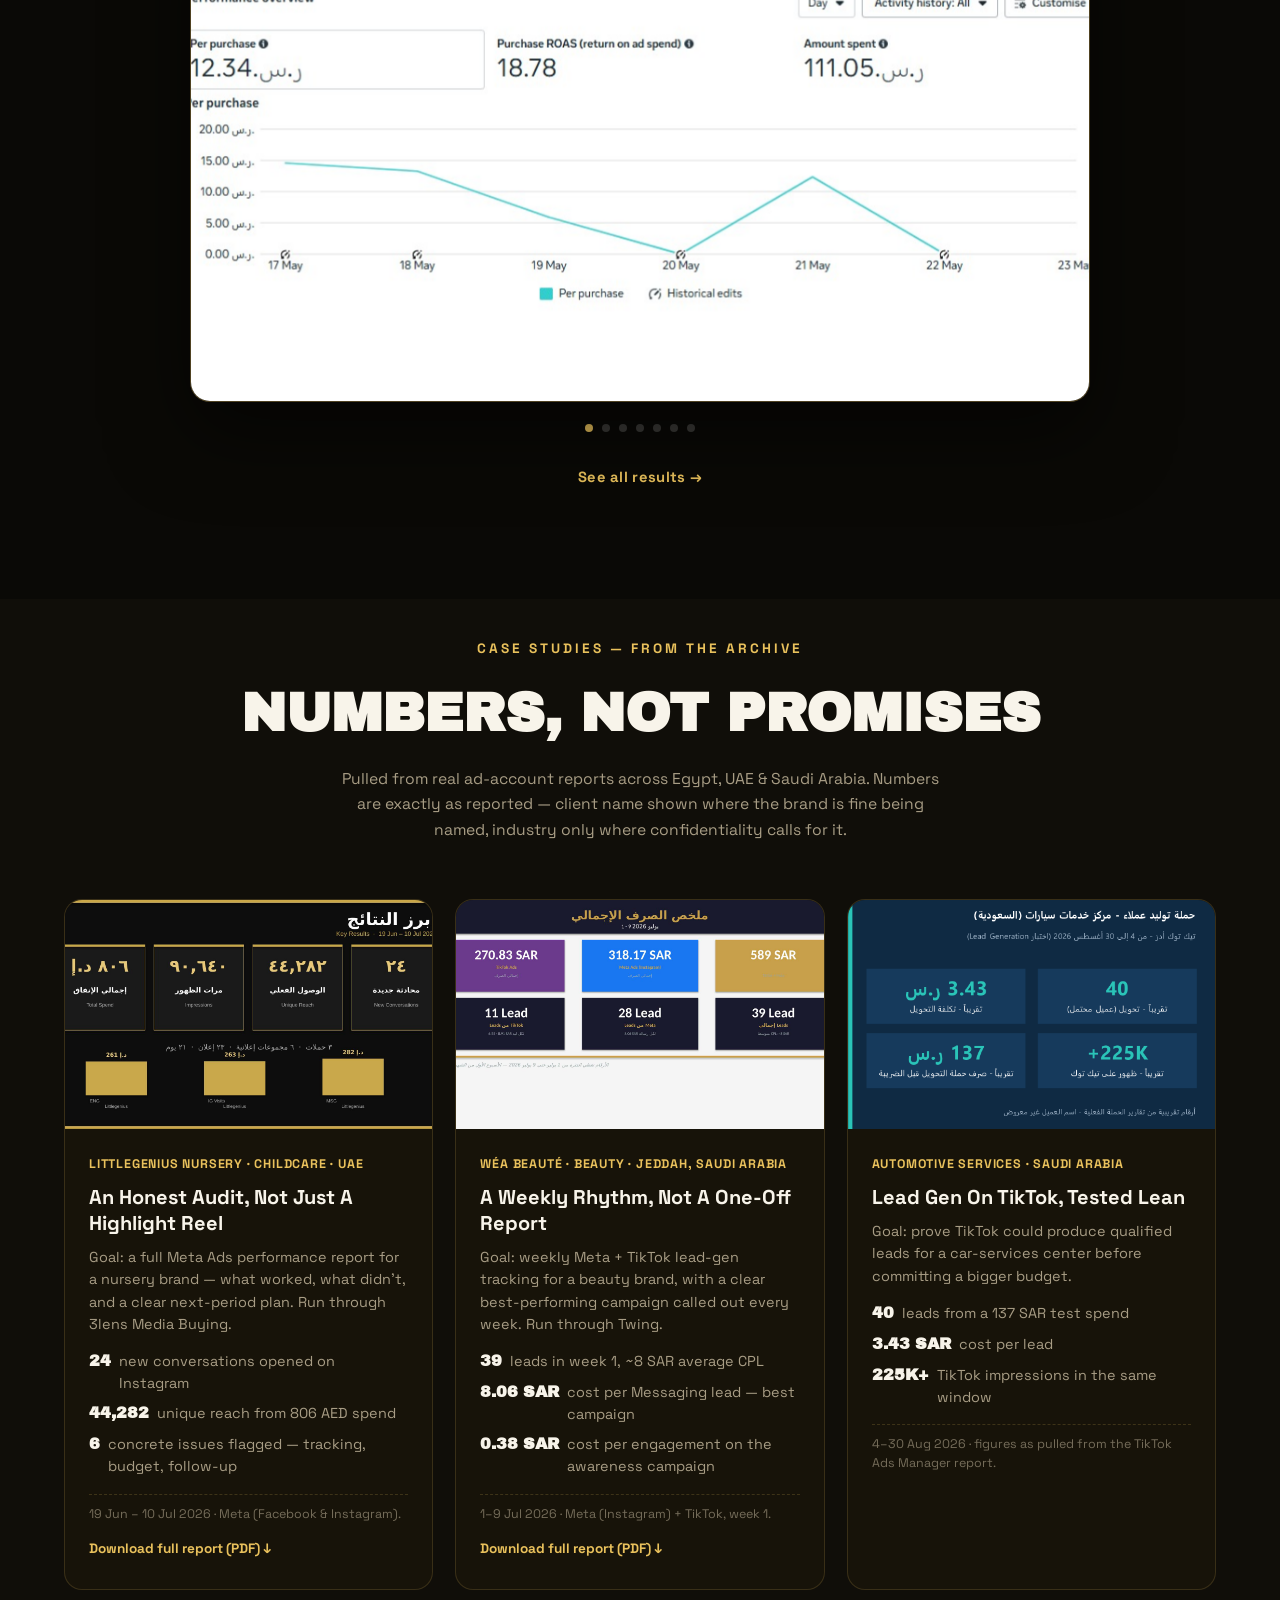
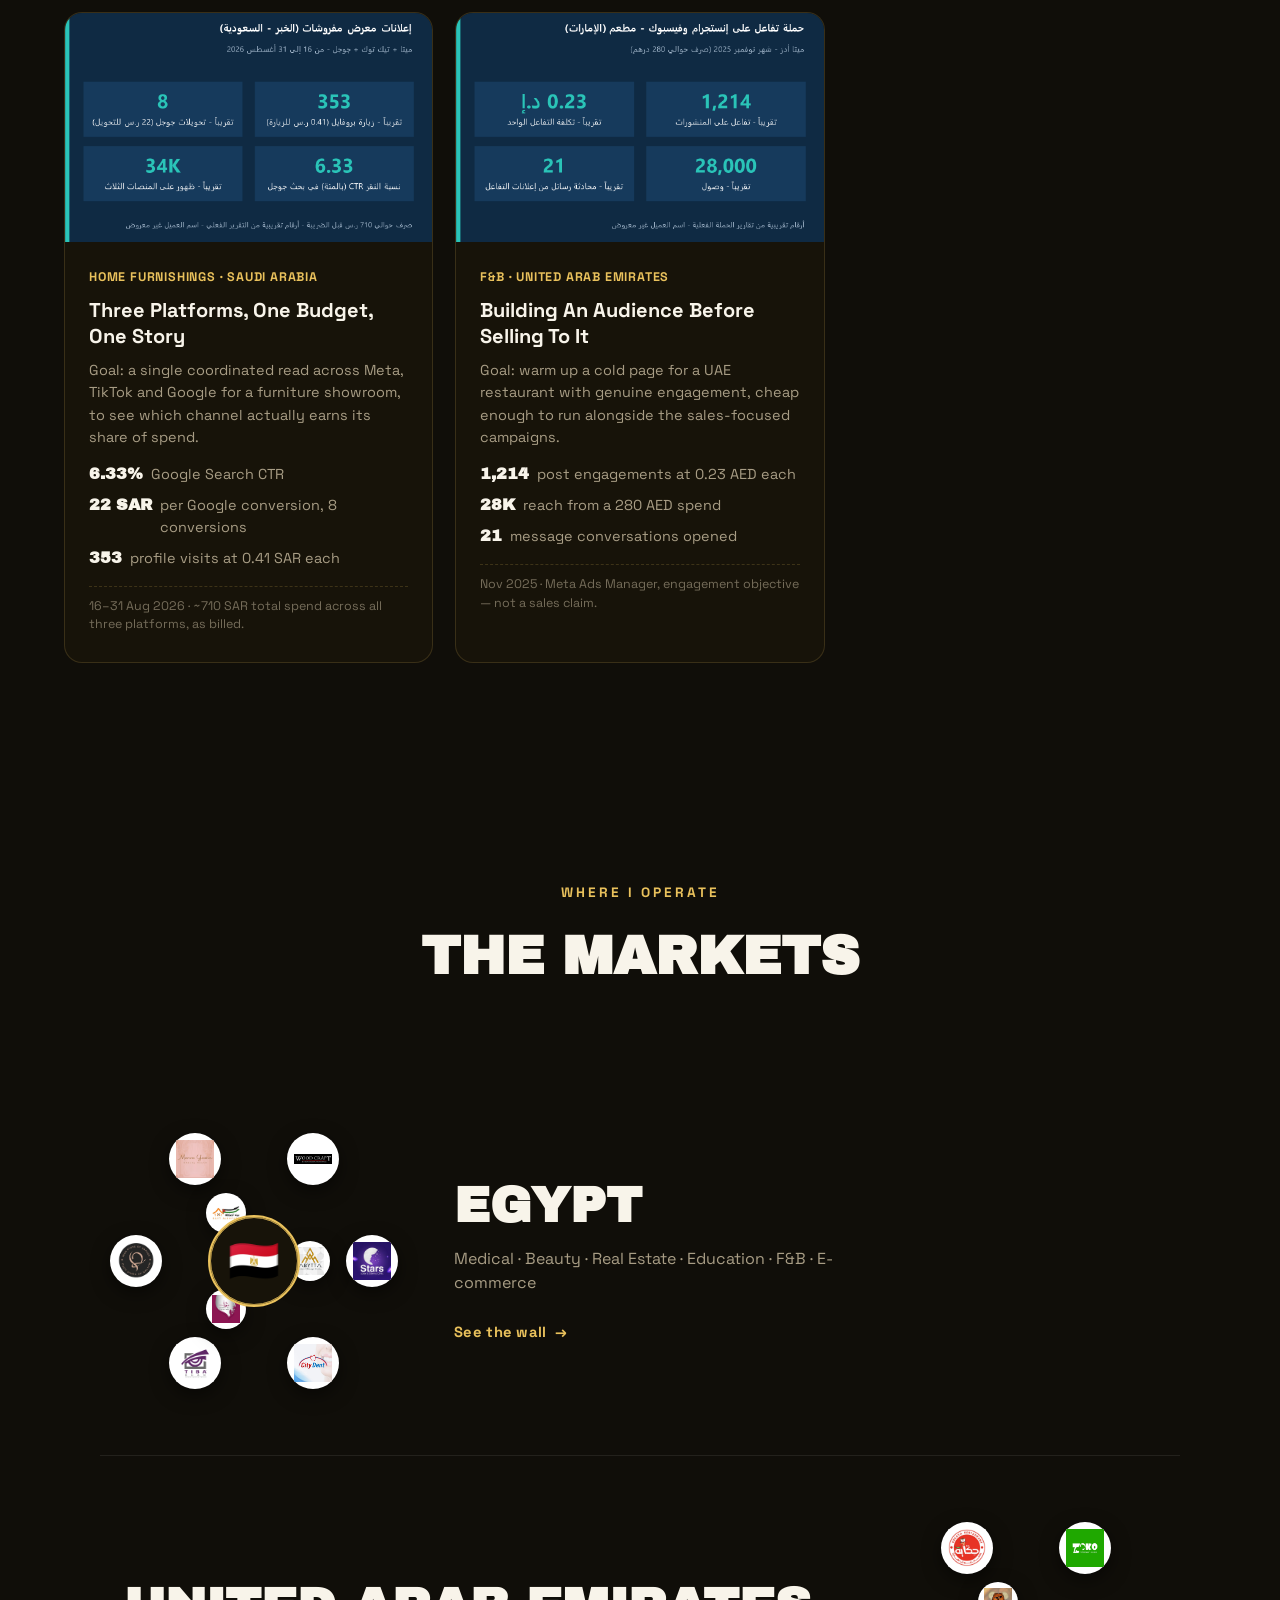
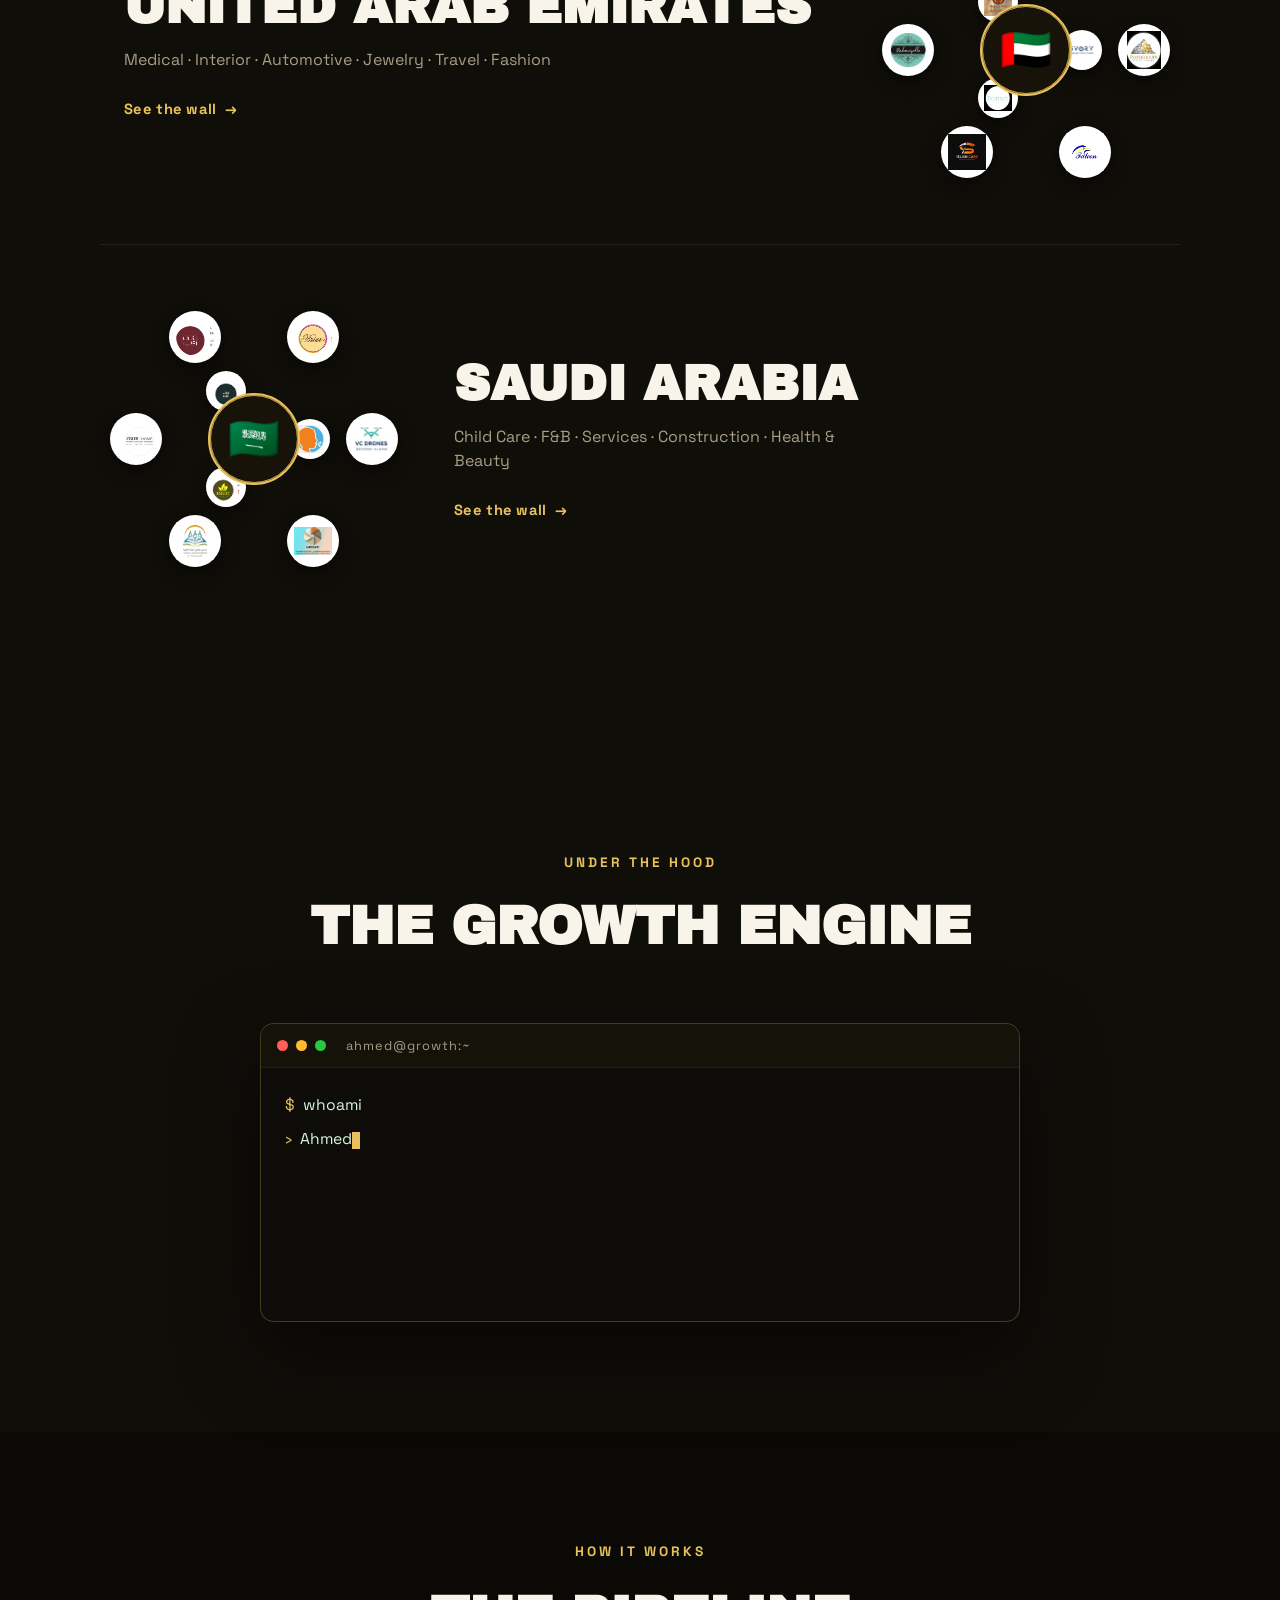
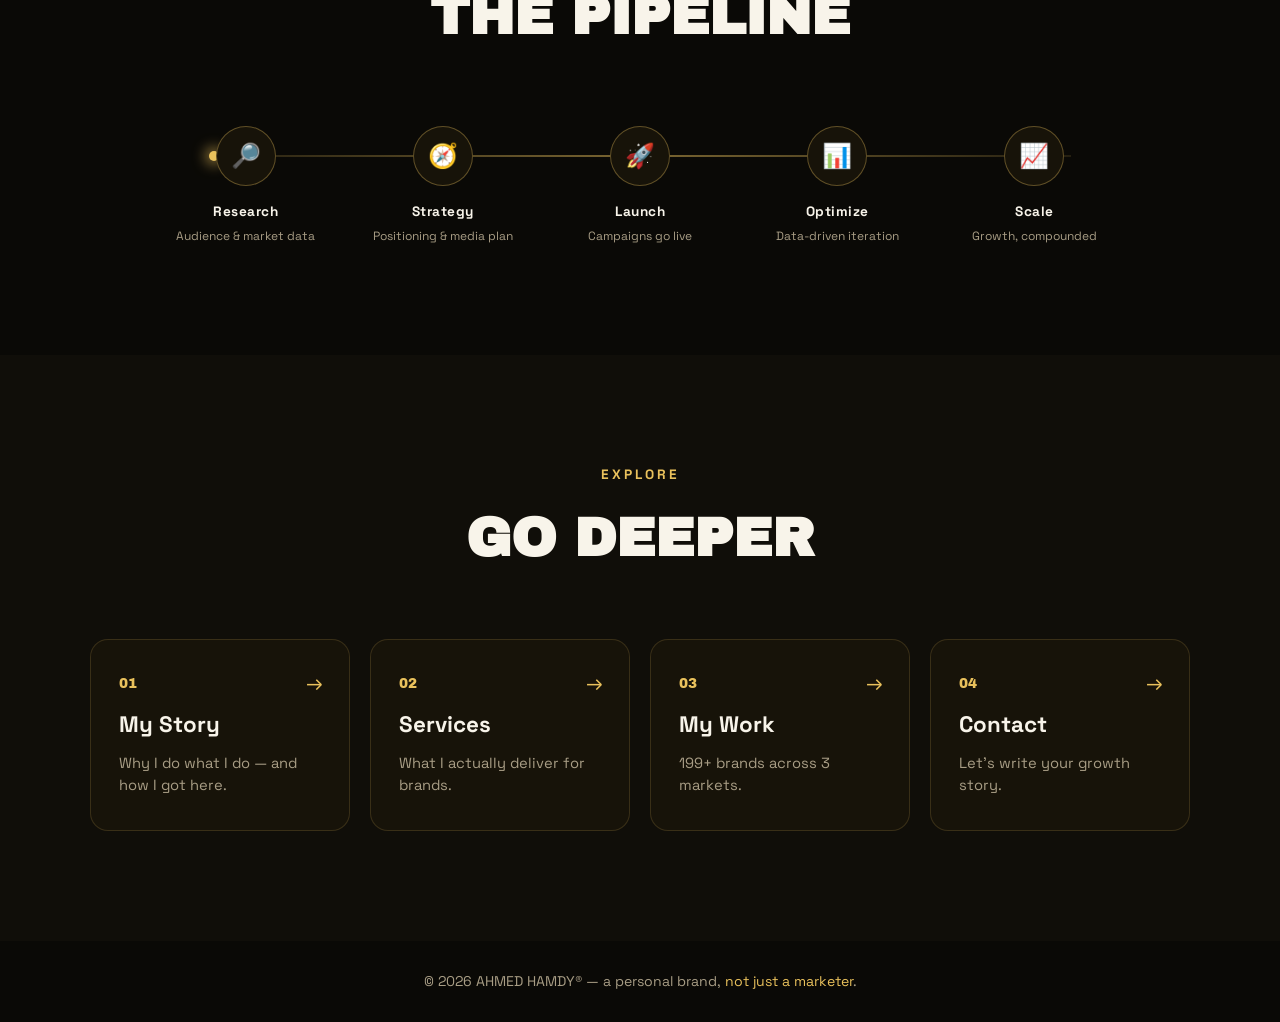
==== commit fd7cc7ea: "Add real-named case studies (Littlegenius, Wéa Beauté) with downloadable PDF reports Expands the cas" ====
--- a/index.html
+++ b/index.html
@@ -120,9 +120,41 @@
   <div class="sec-head reveal">
     <div class="k" data-en="Case Studies — From The Archive" data-ar="قصص نجاح - من أرشيف الحملات">Case Studies — From The Archive</div>
     <h2 data-en="NUMBERS, NOT PROMISES" data-ar="أرقام مش وعود">NUMBERS, NOT PROMISES</h2>
-    <p data-en="Pulled from real ad-account reports across Egypt, UAE &amp; Saudi Arabia. Client names withheld by confidentiality — the industry and the numbers are exactly as reported." data-ar="مسحوبة من تقارير حقيقية لحسابات إعلانية في مصر والإمارات والسعودية. اسم العميل محجوب بسبب السرية - الصناعة والأرقام زي ما هي بالظبط من غير أي تعديل.">Pulled from real ad-account reports across Egypt, UAE &amp; Saudi Arabia. Client names withheld by confidentiality — the industry and the numbers are exactly as reported.</p>
+    <p data-en="Pulled from real ad-account reports across Egypt, UAE &amp; Saudi Arabia. Numbers are exactly as reported — client name shown where the brand is fine being named, industry only where confidentiality calls for it." data-ar="مسحوبة من تقارير حقيقية لحسابات إعلانية في مصر والإمارات والسعودية. الأرقام زي ما هي بالظبط - اسم العميل ظاهر لو البراند مش ضايقه نذكره، وباسم الصناعة بس لو في اتفاق سرية.">Pulled from real ad-account reports across Egypt, UAE &amp; Saudi Arabia. Numbers are exactly as reported — client name shown where the brand is fine being named, industry only where confidentiality calls for it.</p>
   </div>
   <div class="cs-grid">
+
+    <article class="cs-card reveal">
+      <div class="cs-media"><img src="media/case-studies/littlegenius/key-results.jpg" alt="Meta Ads key-results report — Littlegenius Nursery" loading="lazy"></div>
+      <div class="cs-body">
+        <div class="cs-tag" data-en="Littlegenius Nursery · Childcare · UAE" data-ar="Littlegenius Nursery · رعاية أطفال · الإمارات">Littlegenius Nursery · Childcare · UAE</div>
+        <h3 data-en="An Honest Audit, Not Just A Highlight Reel" data-ar="تدقيق صريح، مش عرض إنجازات بس">An Honest Audit, Not Just A Highlight Reel</h3>
+        <p class="cs-goal" data-en="Goal: a full Meta Ads performance report for a nursery brand — what worked, what didn't, and a clear next-period plan. Run through 3lens Media Buying." data-ar="الهدف: تقرير أداء كامل لإعلانات ميتا لبراند حضانة أطفال - اللي شغال واللي لأ، وخطة واضحة للفترة الجاية. اشتغلت من خلال 3lens Media Buying.">Goal: a full Meta Ads performance report for a nursery brand — what worked, what didn't, and a clear next-period plan. Run through 3lens Media Buying.</p>
+        <ul class="cs-stats">
+          <li><strong>24</strong> <span data-en="new conversations opened on Instagram" data-ar="محادثة جديدة اتفتحت على إنستجرام">new conversations opened on Instagram</span></li>
+          <li><strong>44,282</strong> <span data-en="unique reach from 806 AED spend" data-ar="وصول فعلي من صرف 806 درهم">unique reach from 806 AED spend</span></li>
+          <li><strong>6</strong> <span data-en="concrete issues flagged — tracking, budget, follow-up" data-ar="مشاكل واضحة اتحددت - تتبع، ميزانية، متابعة">concrete issues flagged — tracking, budget, follow-up</span></li>
+        </ul>
+        <p class="cs-note" data-en="19 Jun – 10 Jul 2026 · Meta (Facebook &amp; Instagram)." data-ar="19 يونيو - 10 يوليو 2026 · ميتا (فيسبوك وإنستجرام).">19 Jun – 10 Jul 2026 · Meta (Facebook &amp; Instagram).</p>
+        <a class="cs-download" href="media/case-studies/reports/Littlegenius_MetaAds_Report.pdf" target="_blank" rel="noopener" data-en="Download full report (PDF) ↓" data-ar="تحميل التقرير الكامل (PDF) ↓">Download full report (PDF) ↓</a>
+      </div>
+    </article>
+
+    <article class="cs-card reveal">
+      <div class="cs-media"><img src="media/case-studies/wea-beaute/key-results.jpg" alt="Weekly ad-performance report — Wéa Beauté" loading="lazy"></div>
+      <div class="cs-body">
+        <div class="cs-tag" data-en="Wéa Beauté · Beauty · Jeddah, Saudi Arabia" data-ar="Wéa Beauté · جمال · جدة، السعودية">Wéa Beauté · Beauty · Jeddah, Saudi Arabia</div>
+        <h3 data-en="A Weekly Rhythm, Not A One-Off Report" data-ar="تقرير أسبوعي ثابت، مش مرة واحدة وخلاص">A Weekly Rhythm, Not A One-Off Report</h3>
+        <p class="cs-goal" data-en="Goal: weekly Meta + TikTok lead-gen tracking for a beauty brand, with a clear best-performing campaign called out every week. Run through Twing." data-ar="الهدف: متابعة أسبوعية لحملات توليد عملاء على ميتا وتيك توك لبراند جمال، مع تحديد الحملة الأفضل أداءً كل أسبوع بوضوح. اشتغلت من خلال Twing.">Goal: weekly Meta + TikTok lead-gen tracking for a beauty brand, with a clear best-performing campaign called out every week. Run through Twing.</p>
+        <ul class="cs-stats">
+          <li><strong>39</strong> <span data-en="leads in week 1, ~8 SAR average CPL" data-ar="عميل محتمل في الأسبوع الأول، متوسط تكلفة ~8 ر.س">leads in week 1, ~8 SAR average CPL</span></li>
+          <li><strong>8.06 SAR</strong> <span data-en="cost per Messaging lead — best campaign" data-ar="تكلفة عميل محتمل عبر الرسائل - أفضل حملة">cost per Messaging lead — best campaign</span></li>
+          <li><strong>0.38 SAR</strong> <span data-en="cost per engagement on the awareness campaign" data-ar="تكلفة التفاعل الواحد في حملة الوعي بالبراند">cost per engagement on the awareness campaign</span></li>
+        </ul>
+        <p class="cs-note" data-en="1–9 Jul 2026 · Meta (Instagram) + TikTok, week 1." data-ar="1-9 يوليو 2026 · ميتا (إنستجرام) + تيك توك، الأسبوع الأول.">1–9 Jul 2026 · Meta (Instagram) + TikTok, week 1.</p>
+        <a class="cs-download" href="media/case-studies/reports/Wea_Beaute_Weekly_Report_July2026.pdf" target="_blank" rel="noopener" data-en="Download full report (PDF) ↓" data-ar="تحميل التقرير الكامل (PDF) ↓">Download full report (PDF) ↓</a>
+      </div>
+    </article>
 
     <article class="cs-card reveal">
       <div class="cs-media"><img src="media/case-studies/freelance-portfolio/car-service-tiktok-leadgen.png" alt="TikTok lead-generation campaign results — Saudi car-services center" loading="lazy"></div>
--- a/styles.css
+++ b/styles.css
@@ -478,6 +478,12 @@
 .cs-stats strong{font-family:'Archivo Black',sans-serif;color:var(--text);font-size:1rem;white-space:nowrap}
 .cs-stats span{color:var(--muted)}
 .cs-note{color:rgba(168,157,133,.65);font-size:.78rem;border-top:1px dashed rgba(233,193,92,.18);padding-top:10px;margin-top:4px}
+.cs-download{
+  display:inline-flex;align-items:center;gap:6px;margin-top:6px;
+  color:var(--acid);font-weight:700;font-size:.85rem;text-decoration:none;
+  border-bottom:1px solid transparent;transition:border-color .25s;align-self:flex-start;
+}
+.cs-download:hover{border-color:var(--acid)}
 
 /* ===== STRATEGY & REPORTS ===== */
 .reports-sec{padding:60px 5vw 110px;text-align:center;background:var(--bg2)}
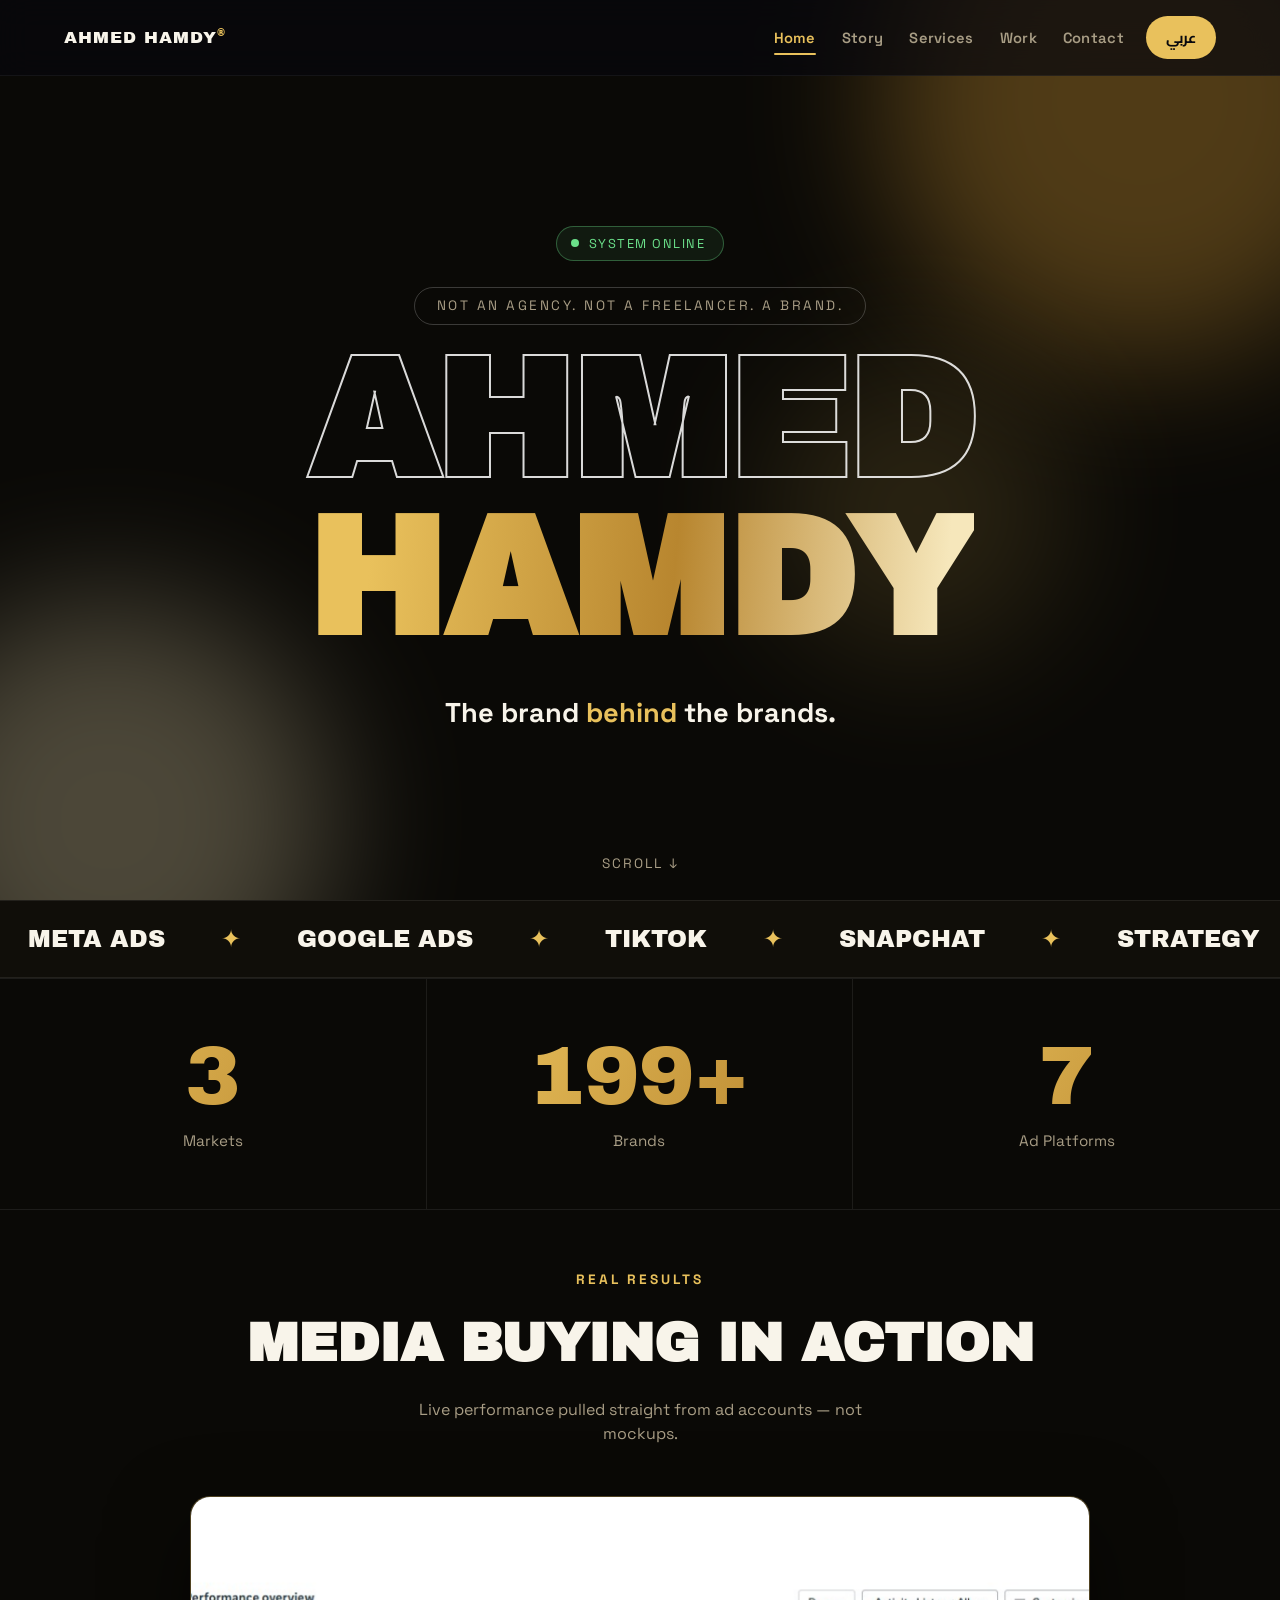
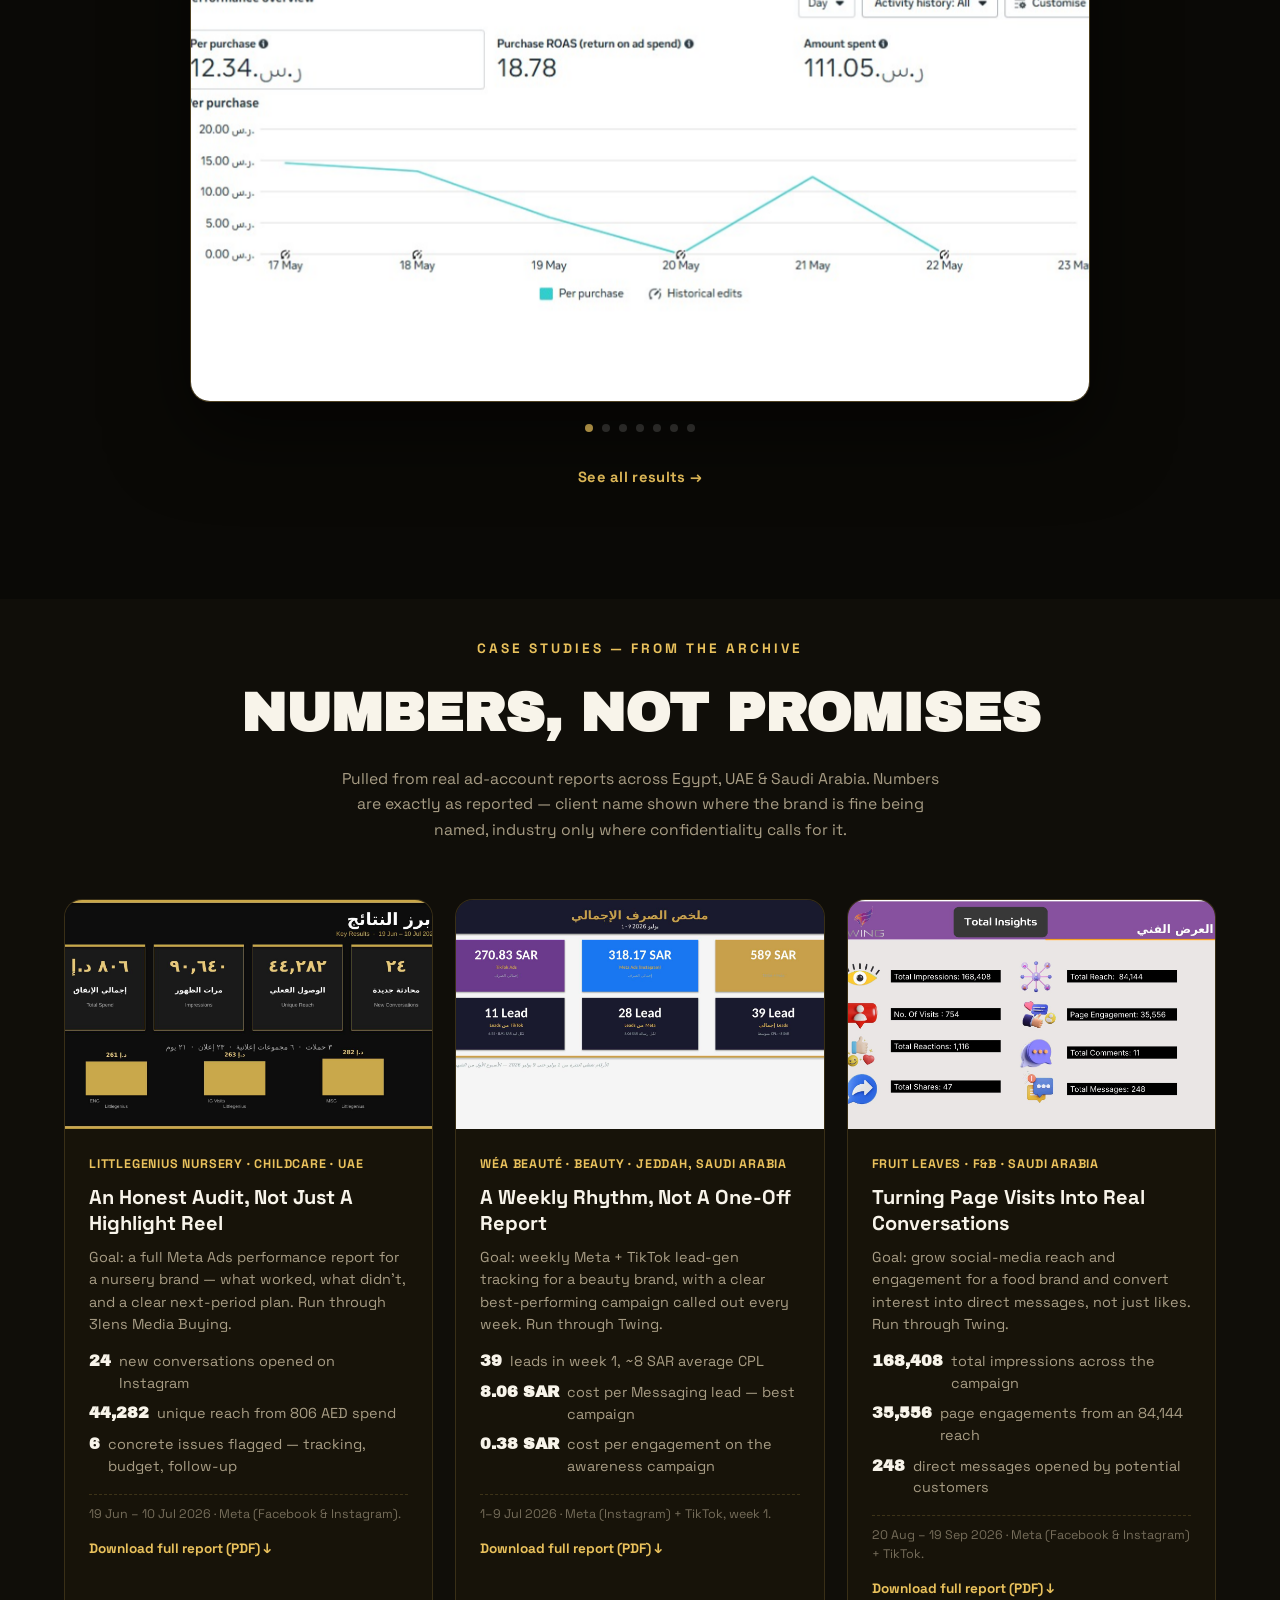
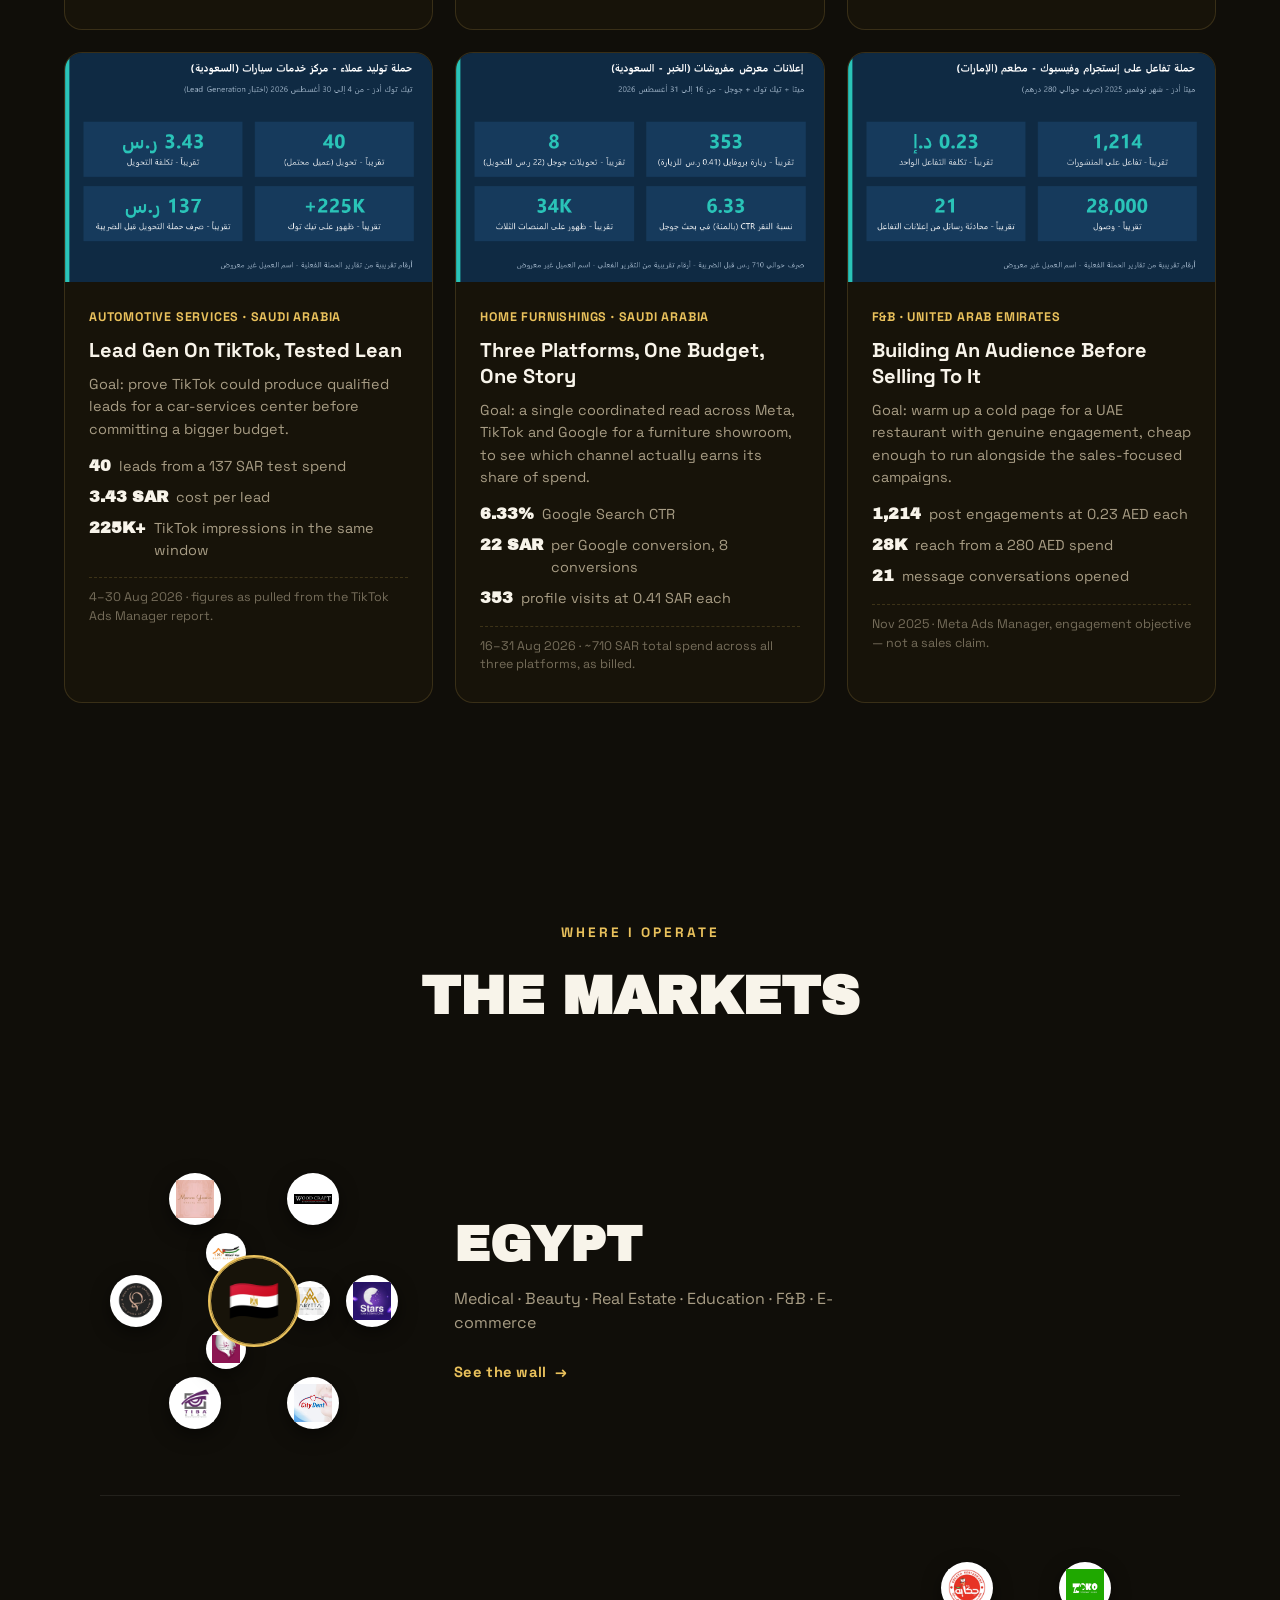
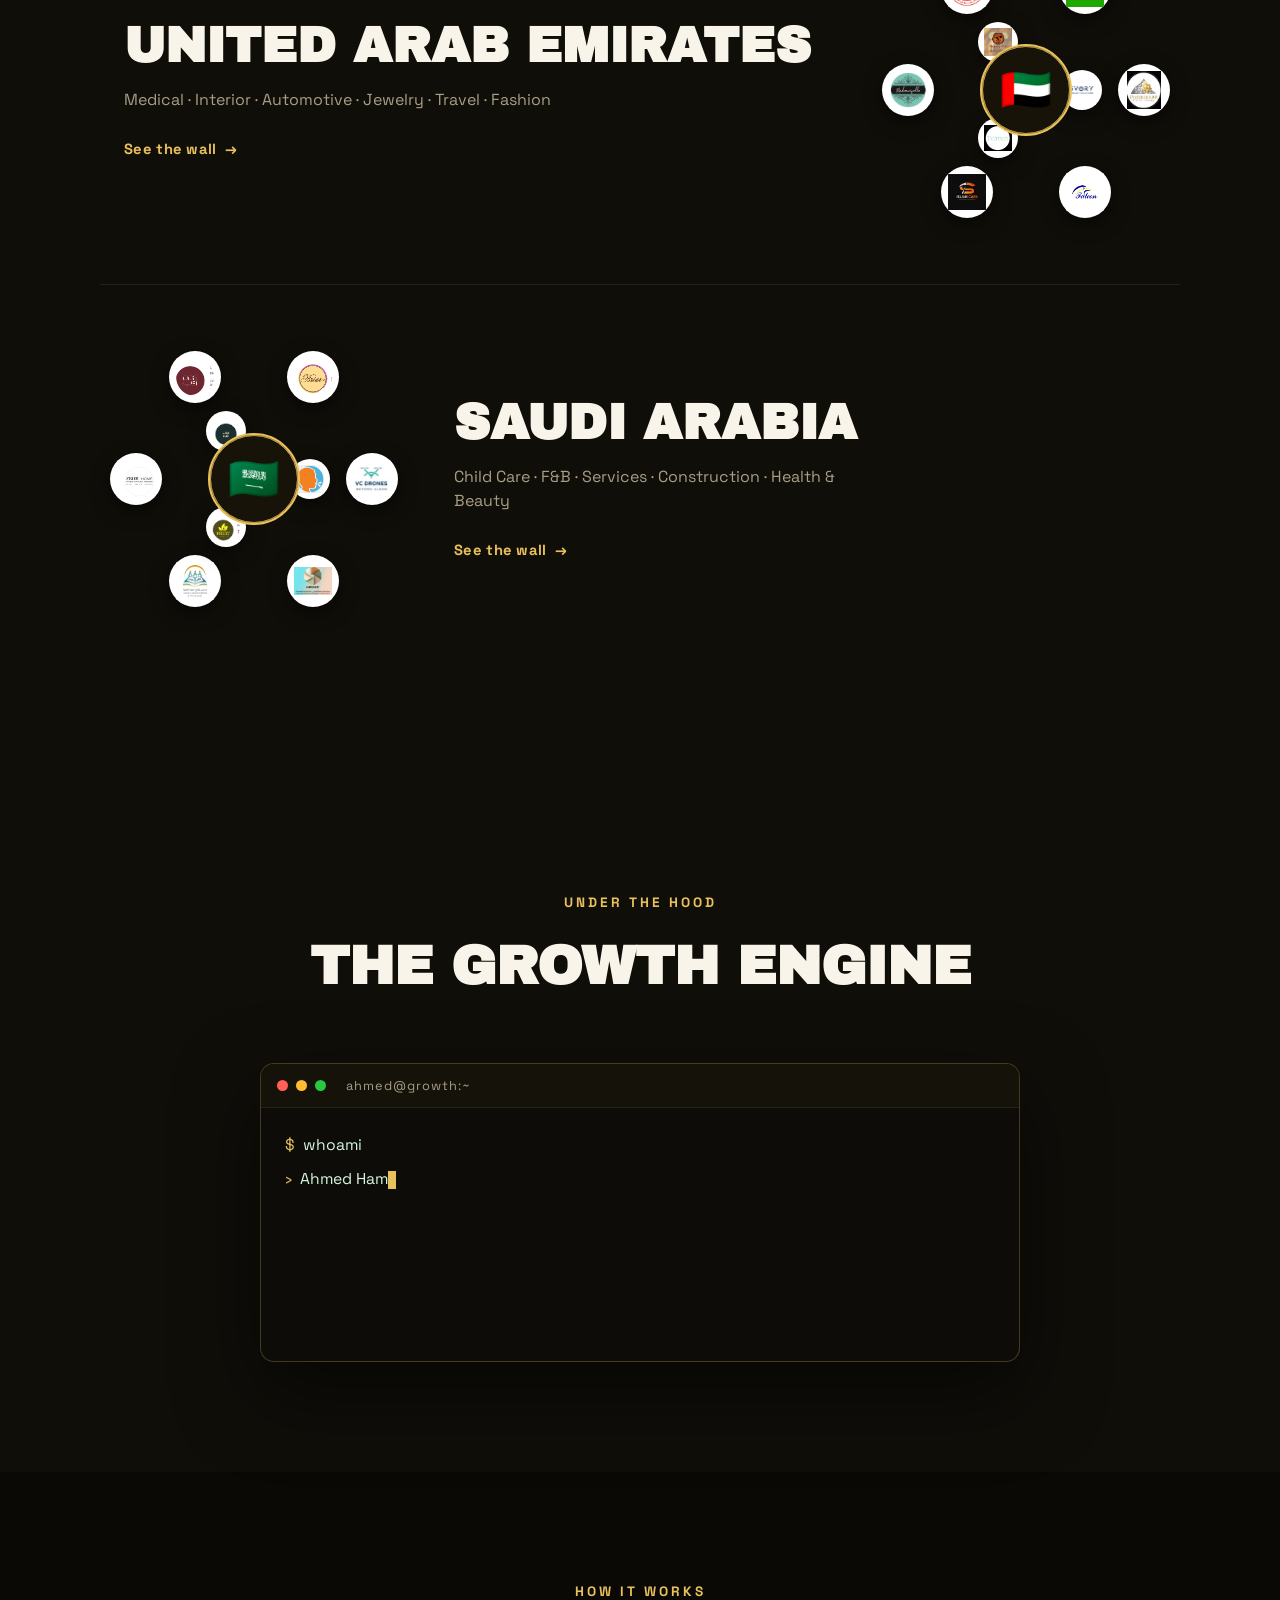
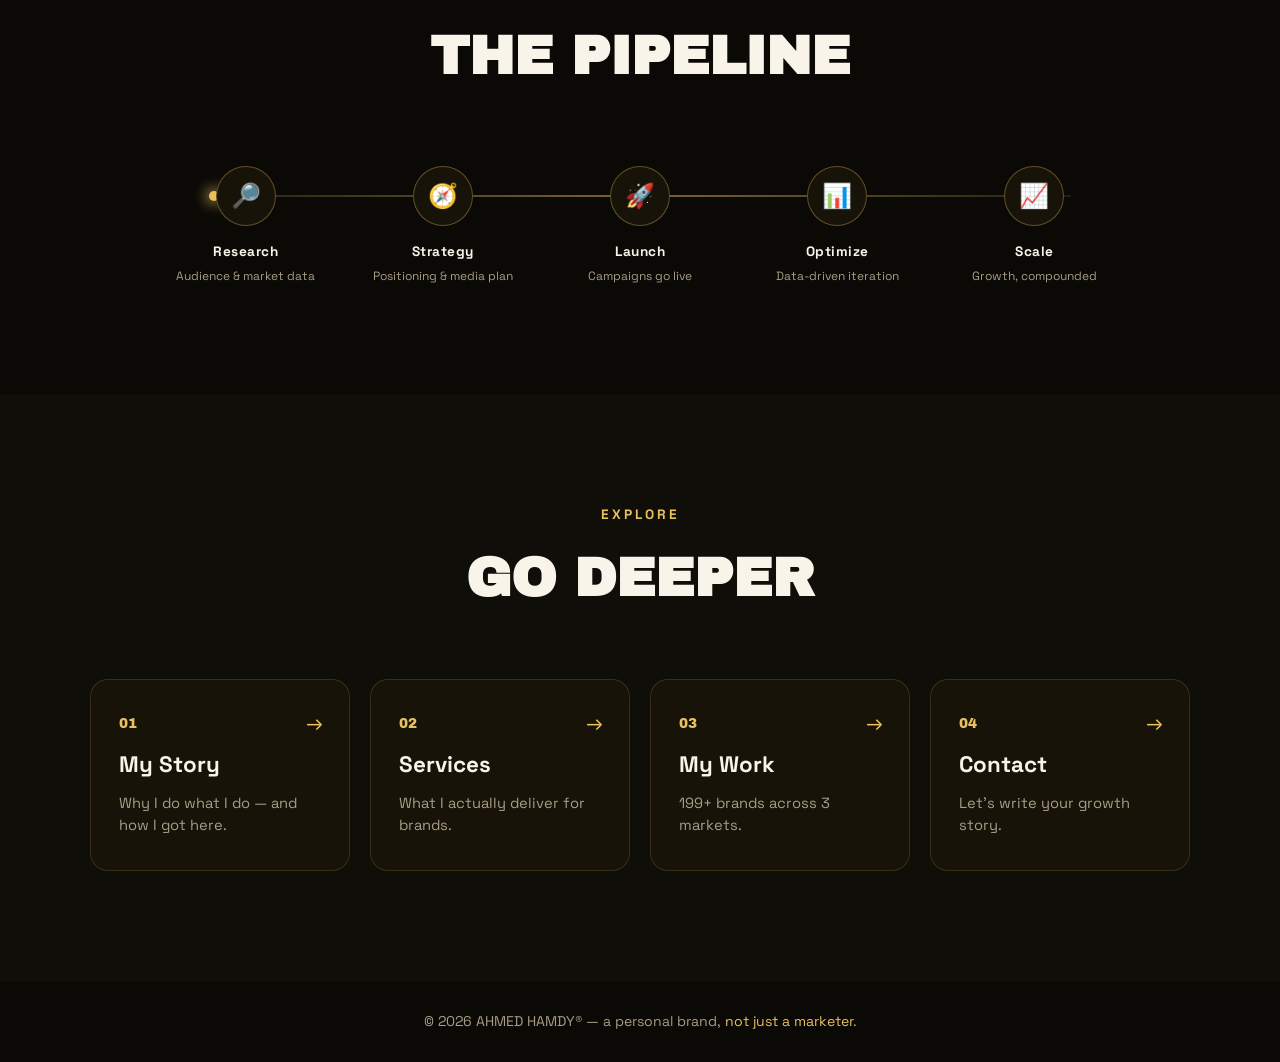
==== commit 31cf1667: "Add Fruit Leaves case study to case-studies section New bilingual case-study card for Fruit Leaves (" ====
--- a/index.html
+++ b/index.html
@@ -157,6 +157,22 @@
     </article>
 
     <article class="cs-card reveal">
+      <div class="cs-media"><img src="media/case-studies/fruitleaves/key-results.jpg" alt="Total insights report — Fruit Leaves social media campaign" loading="lazy"></div>
+      <div class="cs-body">
+        <div class="cs-tag" data-en="Fruit Leaves · F&amp;B · Saudi Arabia" data-ar="Fruit Leaves · أغذية ومشروبات · السعودية">Fruit Leaves · F&amp;B · Saudi Arabia</div>
+        <h3 data-en="Turning Page Visits Into Real Conversations" data-ar="تحويل زيارات الصفحة لمحادثات حقيقية">Turning Page Visits Into Real Conversations</h3>
+        <p class="cs-goal" data-en="Goal: grow social-media reach and engagement for a food brand and convert interest into direct messages, not just likes. Run through Twing." data-ar="الهدف: زيادة الوصول والتفاعل على السوشيال ميديا لبراند أغذية، وتحويل الاهتمام لرسائل مباشرة مش لايكات بس. اشتغلت من خلال Twing.">Goal: grow social-media reach and engagement for a food brand and convert interest into direct messages, not just likes. Run through Twing.</p>
+        <ul class="cs-stats">
+          <li><strong>168,408</strong> <span data-en="total impressions across the campaign" data-ar="إجمالي الظهور خلال الحملة">total impressions across the campaign</span></li>
+          <li><strong>35,556</strong> <span data-en="page engagements from an 84,144 reach" data-ar="تفاعل مع الصفحة من وصول 84,144">page engagements from an 84,144 reach</span></li>
+          <li><strong>248</strong> <span data-en="direct messages opened by potential customers" data-ar="رسالة مباشرة اتفتحت من عملاء محتملين">direct messages opened by potential customers</span></li>
+        </ul>
+        <p class="cs-note" data-en="20 Aug – 19 Sep 2026 · Meta (Facebook &amp; Instagram) + TikTok." data-ar="20 أغسطس - 19 سبتمبر 2026 · ميتا (فيسبوك وإنستجرام) + تيك توك.">20 Aug – 19 Sep 2026 · Meta (Facebook &amp; Instagram) + TikTok.</p>
+        <a class="cs-download" href="media/case-studies/reports/FruitLeaves_Report_Aug-Sep2026.pdf" target="_blank" rel="noopener" data-en="Download full report (PDF) ↓" data-ar="تحميل التقرير الكامل (PDF) ↓">Download full report (PDF) ↓</a>
+      </div>
+    </article>
+
+    <article class="cs-card reveal">
       <div class="cs-media"><img src="media/case-studies/freelance-portfolio/car-service-tiktok-leadgen.png" alt="TikTok lead-generation campaign results — Saudi car-services center" loading="lazy"></div>
       <div class="cs-body">
         <div class="cs-tag" data-en="Automotive Services · Saudi Arabia" data-ar="خدمات سيارات · السعودية">Automotive Services · Saudi Arabia</div>
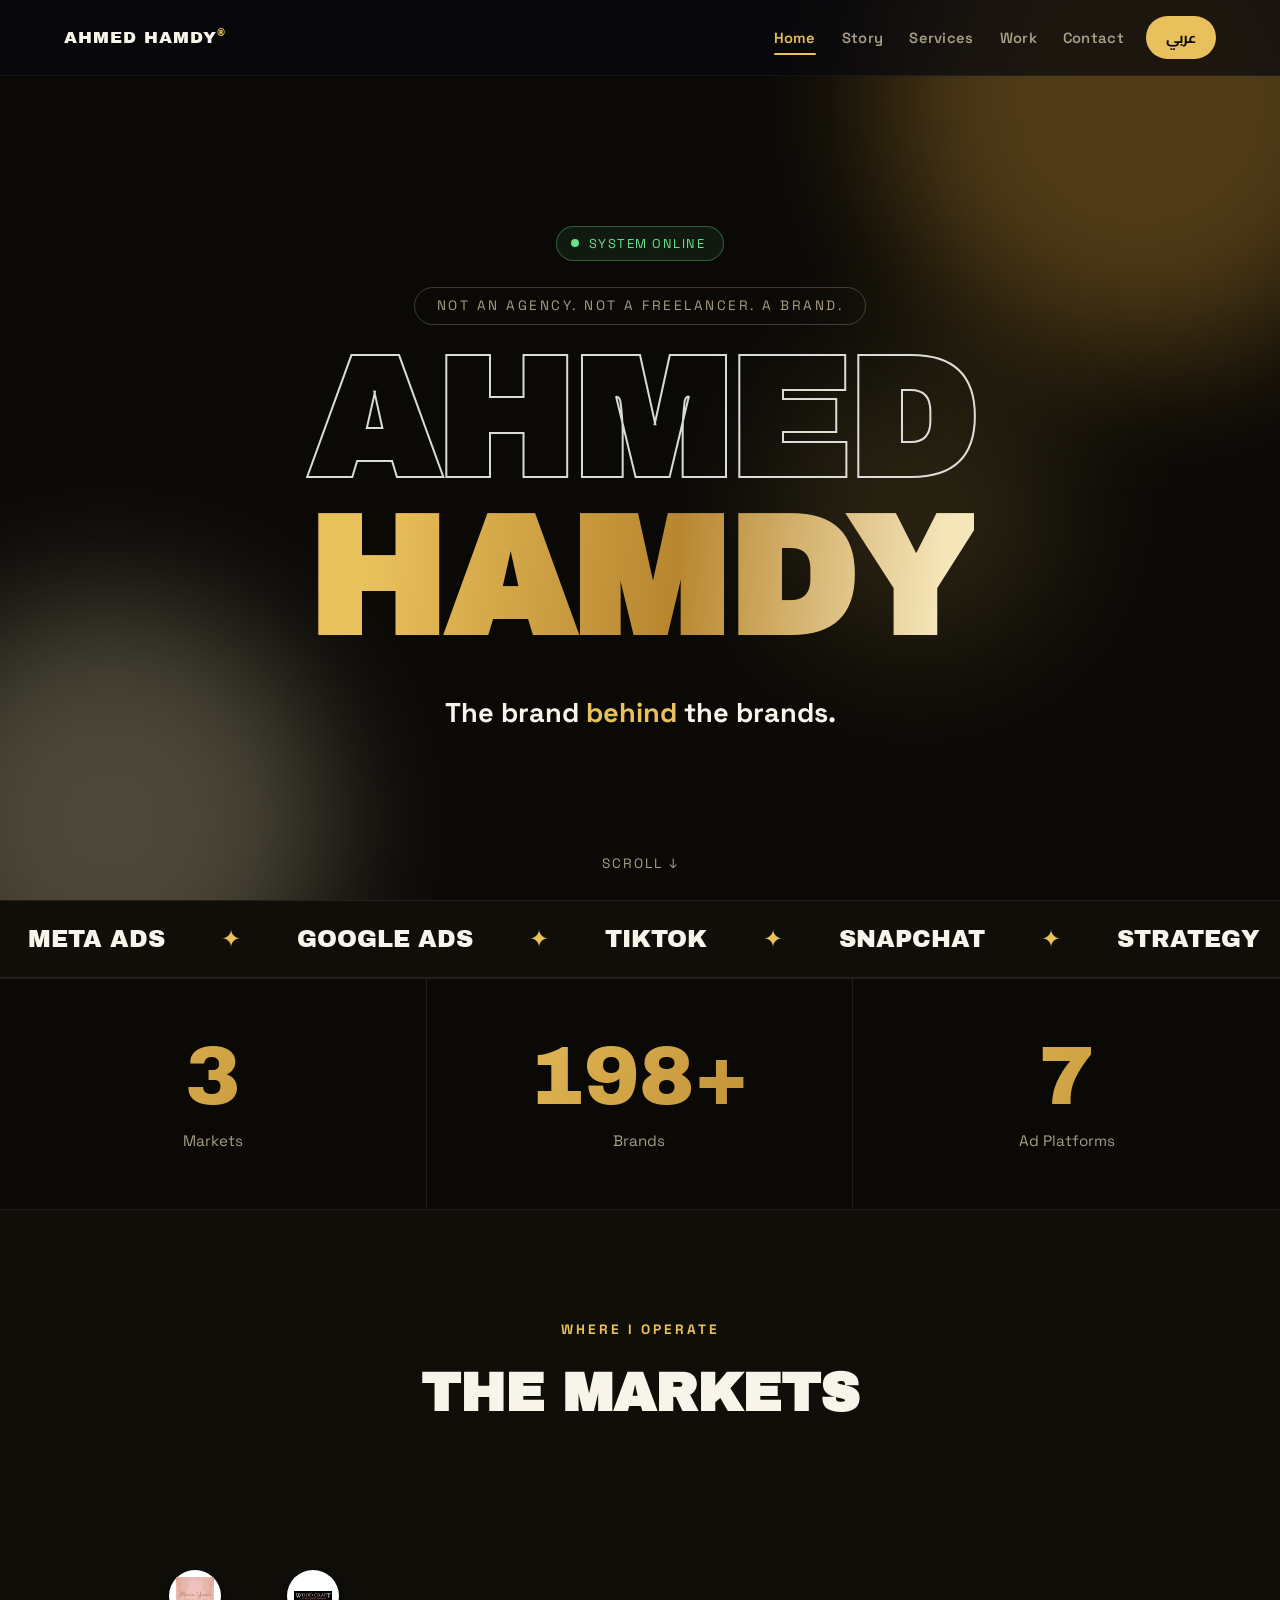
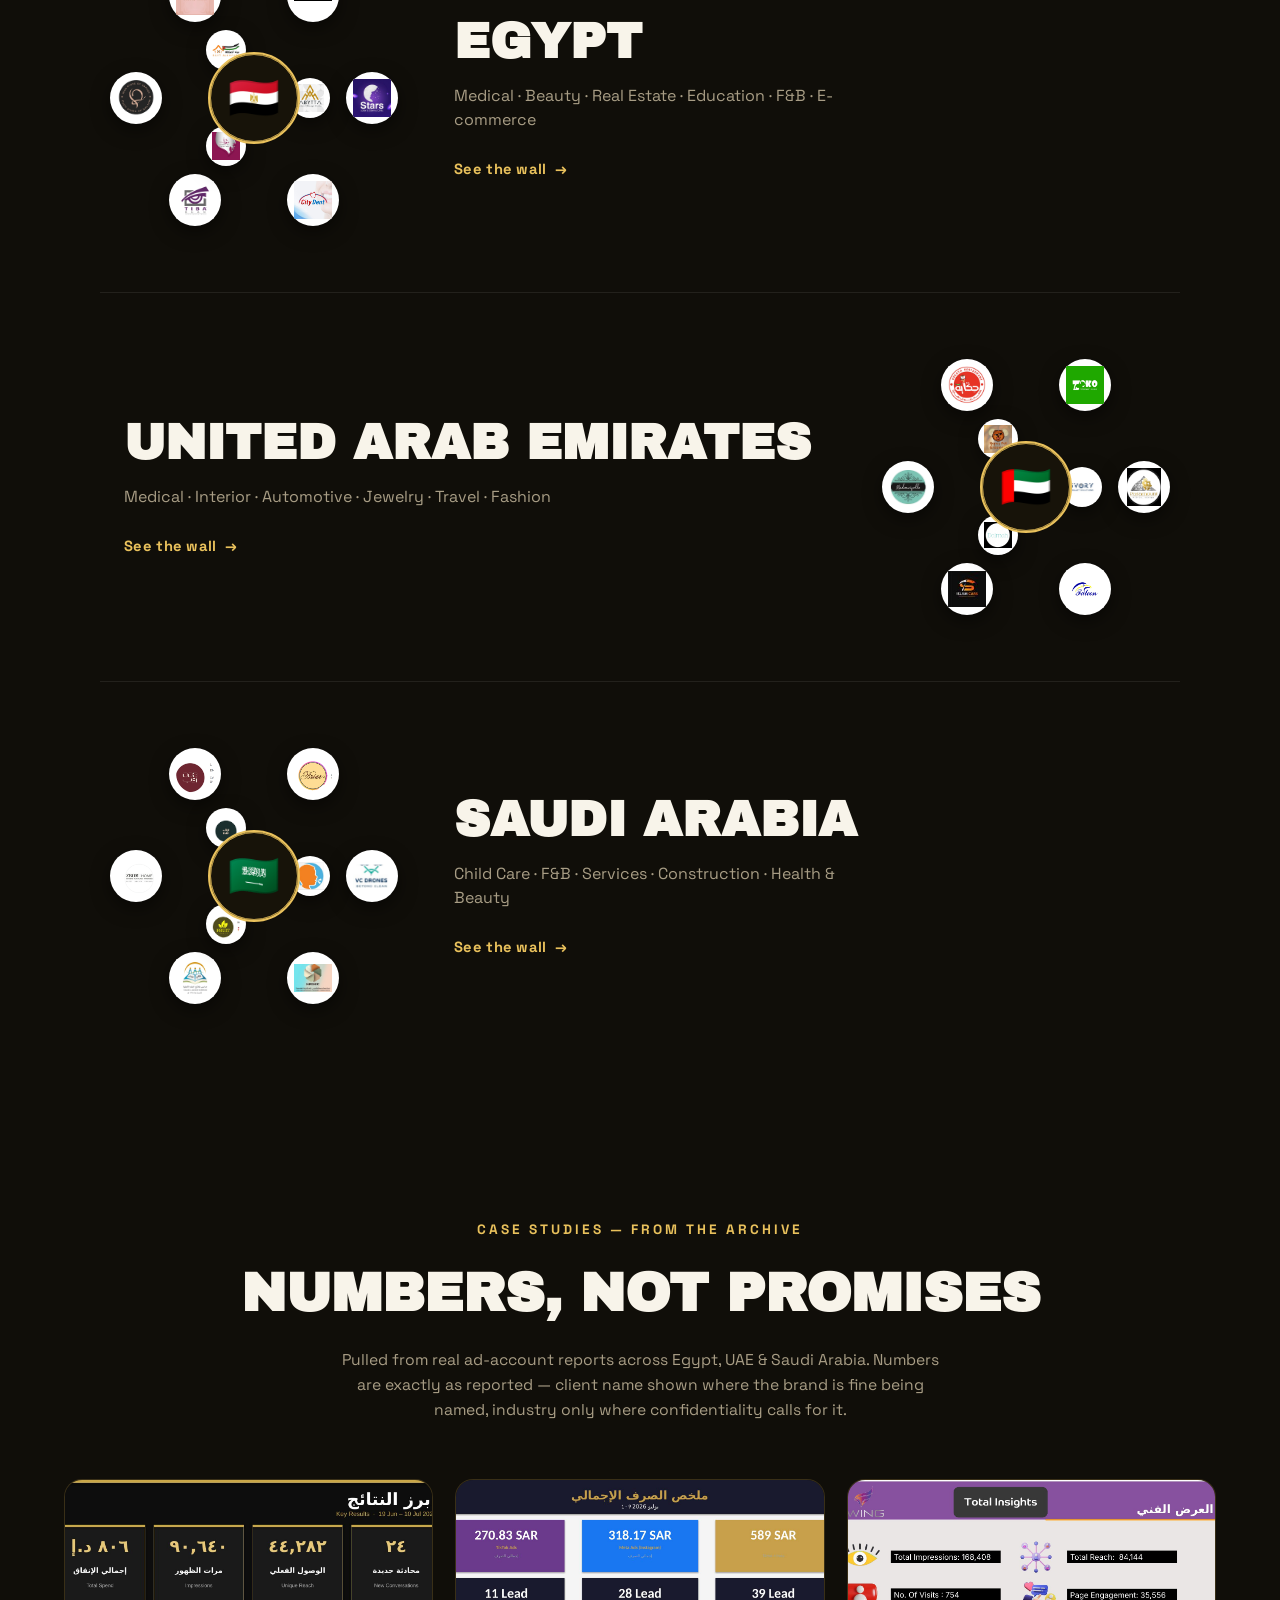
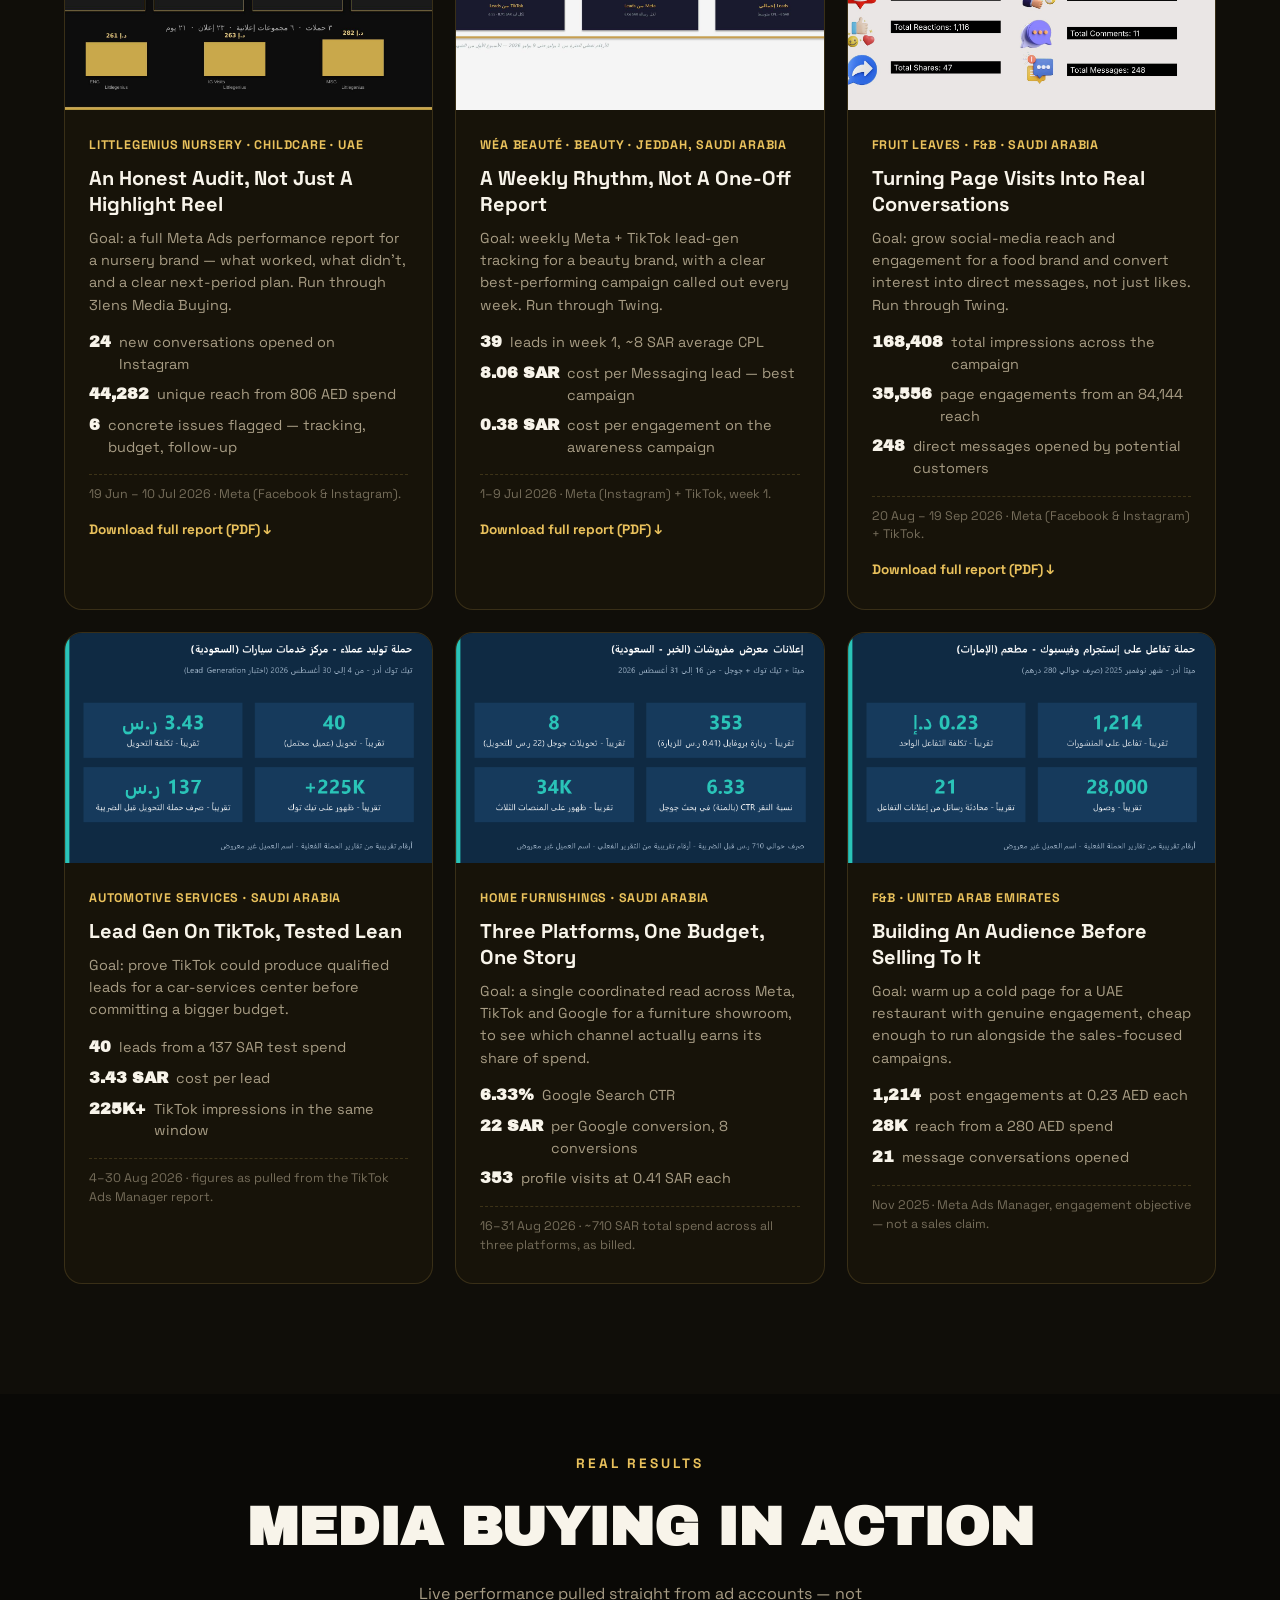
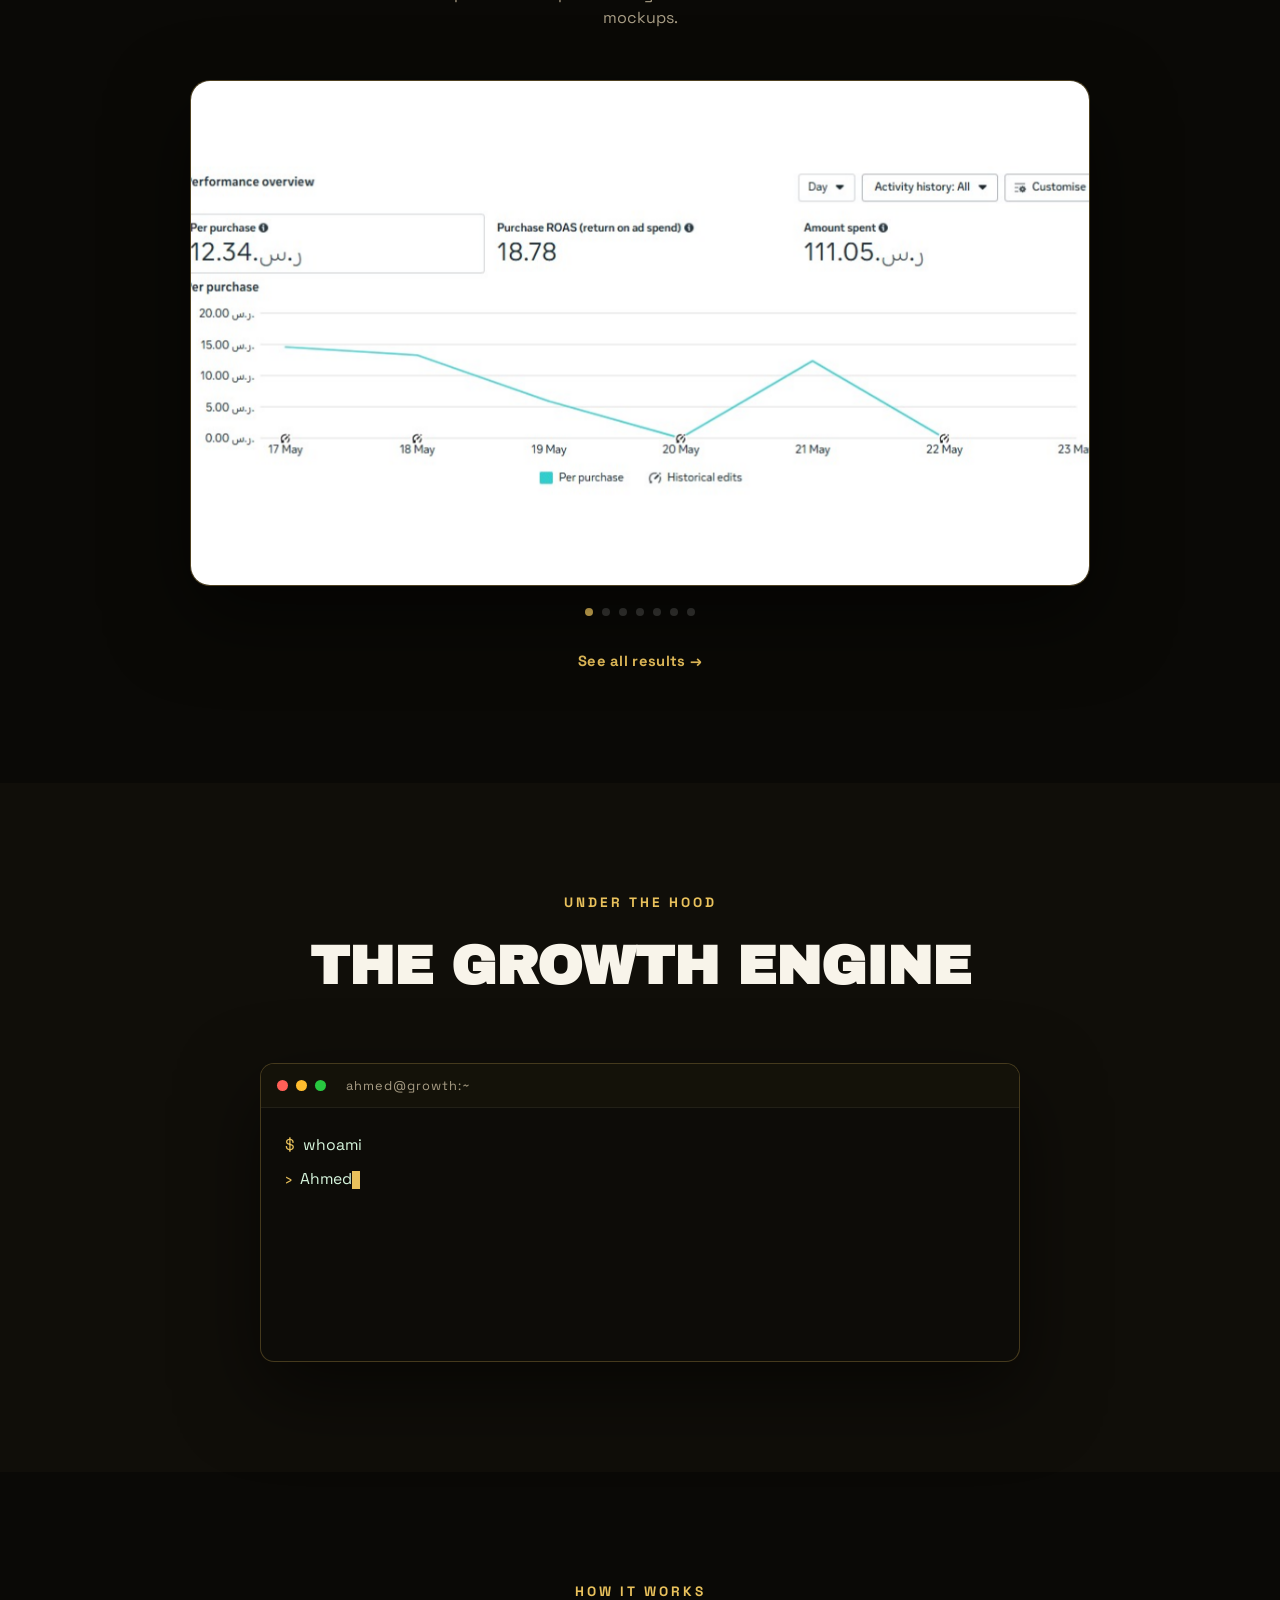
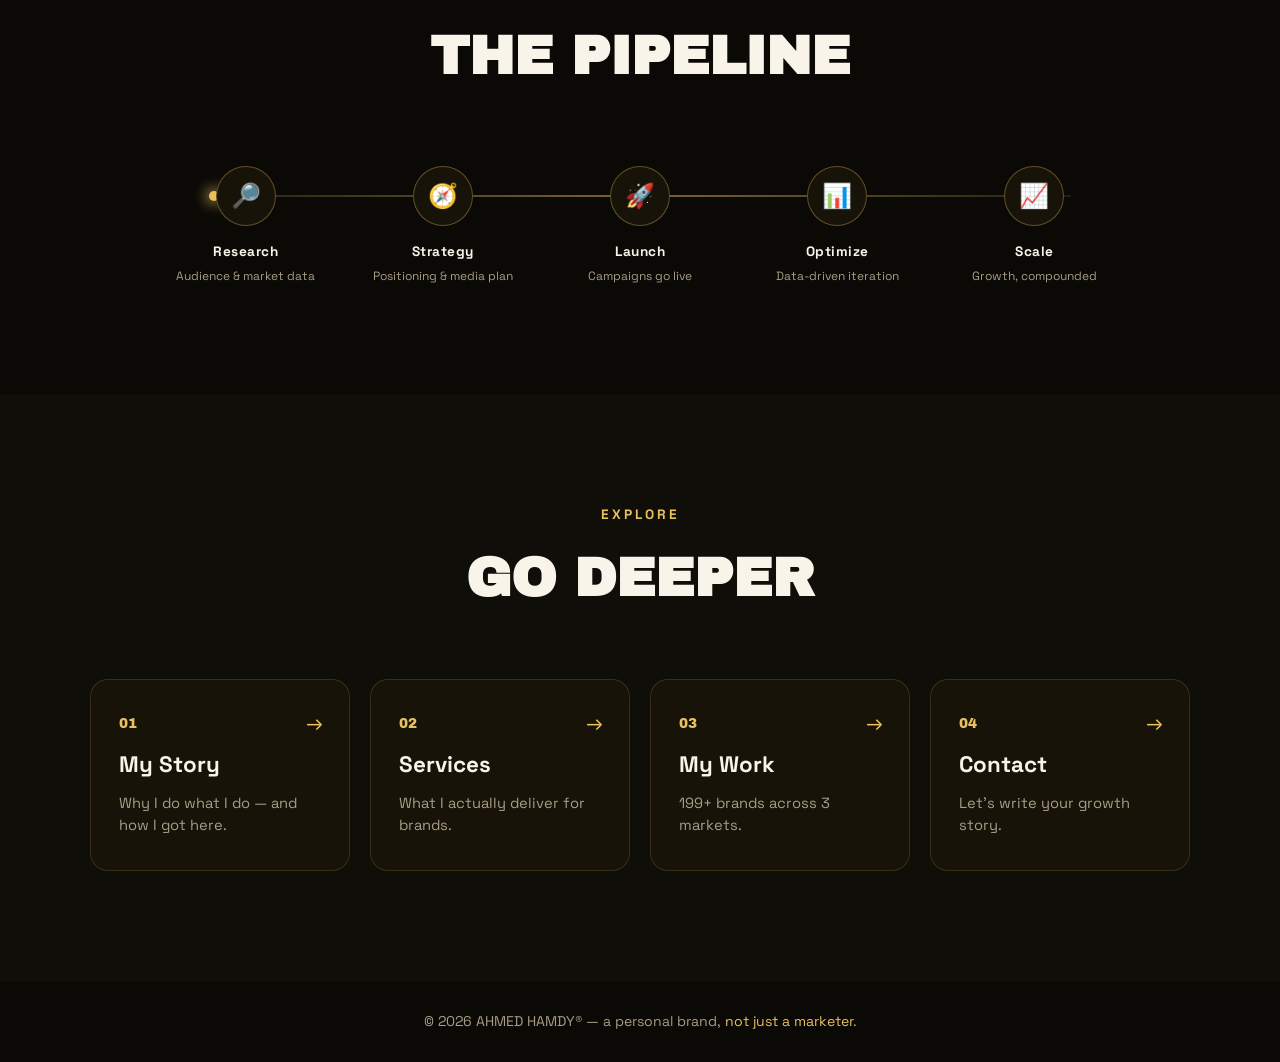
==== commit 808e72e5: "Reorder homepage sections: Markets, Case Studies, then Real Results Moves THE MARKETS section above " ====
--- a/index.html
+++ b/index.html
@@ -91,6 +91,194 @@
   <div class="n reveal"><div class="big" data-count="7" data-suffix="">0</div><div class="lbl" data-en="Ad Platforms" data-ar="منصات إعلانية">Ad Platforms</div></div>
 </div>
 
+<!-- MARKETS ORBIT -->
+<section class="markets-sec">
+  <div class="sec-head reveal">
+    <div class="k" data-en="Where I Operate" data-ar="بشتغل فين">Where I Operate</div>
+    <h2 data-en="THE MARKETS" data-ar="الأسواق">THE MARKETS</h2>
+  </div>
+  <div class="market-rows">
+
+    <a class="market-row reveal" href="work.html#market-egypt">
+      <div class="market-orbit">
+        <div class="orbit-ring-outer"><div class="orbit-spin">
+          <div class="orbit-item" style="--x:118px;--y:0px"><div class="orbit-logo"><img src="logos/egypt/stars-laser-derma.jpg" alt="" loading="lazy"></div></div>
+          <div class="orbit-item" style="--x:59px;--y:102px"><div class="orbit-logo"><img src="logos/egypt/city-dent.jpg" alt="" loading="lazy"></div></div>
+          <div class="orbit-item" style="--x:-59px;--y:102px"><div class="orbit-logo"><img src="logos/egypt/tiba-scan.png" alt="" loading="lazy"></div></div>
+          <div class="orbit-item" style="--x:-118px;--y:0px"><div class="orbit-logo"><img src="logos/egypt/deda-store-of-brands.png" alt="" loading="lazy"></div></div>
+          <div class="orbit-item" style="--x:-59px;--y:-102px"><div class="orbit-logo"><img src="logos/egypt/marwa-yassin-beauty-house.jpg" alt="" loading="lazy"></div></div>
+          <div class="orbit-item" style="--x:59px;--y:-102px"><div class="orbit-logo"><img src="logos/egypt/wood-craft.png" alt="" loading="lazy"></div></div>
+        </div></div>
+        <div class="orbit-ring-inner"><div class="orbit-spin-rev">
+          <div class="orbit-item small" style="--x:56px;--y:0px"><div class="orbit-logo"><img src="logos/egypt/abytta-interior-design.png" alt="" loading="lazy"></div></div>
+          <div class="orbit-item small" style="--x:-28px;--y:48px"><div class="orbit-logo"><img src="logos/egypt/sama-scan.jpg" alt="" loading="lazy"></div></div>
+          <div class="orbit-item small" style="--x:-28px;--y:-48px"><div class="orbit-logo"><img src="logos/egypt/bayt-alkhyata.png" alt="" loading="lazy"></div></div>
+        </div></div>
+        <div class="market-orbit-center"><span class="flag">🇪🇬</span></div>
+      </div>
+      <div class="market-row-info">
+        <h3 data-en="EGYPT" data-ar="مصر">EGYPT</h3>
+        <p data-en="Medical · Beauty · Real Estate · Education · F&B · E-commerce" data-ar="طبي · جمال · عقارات · تعليم · مطاعم · متاجر">Medical · Beauty · Real Estate · Education · F&amp;B · E-commerce</p>
+        <span class="market-row-arrow"><span data-en="See the wall" data-ar="شوف الحائط">See the wall</span> <span class="arrow-ico">→</span></span>
+      </div>
+    </a>
+
+    <a class="market-row reverse reveal" href="work.html#market-uae">
+      <div class="market-orbit">
+        <div class="orbit-ring-outer"><div class="orbit-spin">
+          <div class="orbit-item" style="--x:118px;--y:0px"><div class="orbit-logo"><img src="logos/uae/paramount-medical-center.png" alt="" loading="lazy"></div></div>
+          <div class="orbit-item" style="--x:59px;--y:102px"><div class="orbit-logo"><img src="logos/uae/falcon.png" alt="" loading="lazy"></div></div>
+          <div class="orbit-item" style="--x:-59px;--y:102px"><div class="orbit-logo"><img src="logos/uae/islam-cars.jpg" alt="" loading="lazy"></div></div>
+          <div class="orbit-item" style="--x:-118px;--y:0px"><div class="orbit-logo"><img src="logos/uae/mademoiselle.png" alt="" loading="lazy"></div></div>
+          <div class="orbit-item" style="--x:-59px;--y:-102px"><div class="orbit-logo"><img src="logos/uae/hekaya-restaurant.png" alt="" loading="lazy"></div></div>
+          <div class="orbit-item" style="--x:59px;--y:-102px"><div class="orbit-logo"><img src="logos/uae/zoko-veterinary-clinic.jpg" alt="" loading="lazy"></div></div>
+        </div></div>
+        <div class="orbit-ring-inner"><div class="orbit-spin-rev">
+          <div class="orbit-item small" style="--x:56px;--y:0px"><div class="orbit-logo"><img src="logos/uae/ivory-smart-solutions.png" alt="" loading="lazy"></div></div>
+          <div class="orbit-item small" style="--x:-28px;--y:48px"><div class="orbit-logo"><img src="logos/uae/dalmah.png" alt="" loading="lazy"></div></div>
+          <div class="orbit-item small" style="--x:-28px;--y:-48px"><div class="orbit-logo"><img src="logos/uae/honey-pet-groomers.png" alt="" loading="lazy"></div></div>
+        </div></div>
+        <div class="market-orbit-center"><span class="flag">🇦🇪</span></div>
+      </div>
+      <div class="market-row-info">
+        <h3 data-en="UNITED ARAB EMIRATES" data-ar="الإمارات العربية المتحدة">UNITED ARAB EMIRATES</h3>
+        <p data-en="Medical · Interior · Automotive · Jewelry · Travel · Fashion" data-ar="طبي · تصميم داخلي · سيارات · مجوهرات · سياحة · موضة">Medical · Interior · Automotive · Jewelry · Travel · Fashion</p>
+        <span class="market-row-arrow"><span data-en="See the wall" data-ar="شوف الحائط">See the wall</span> <span class="arrow-ico">→</span></span>
+      </div>
+    </a>
+
+    <a class="market-row reveal" href="work.html#market-ksa">
+      <div class="market-orbit">
+        <div class="orbit-ring-outer"><div class="orbit-spin">
+          <div class="orbit-item" style="--x:118px;--y:0px"><div class="orbit-logo"><img src="logos/ksa/vc-drones.png" alt="" loading="lazy"></div></div>
+          <div class="orbit-item" style="--x:59px;--y:102px"><div class="orbit-logo"><img src="logos/ksa/nasec-consulting.png" alt="" loading="lazy"></div></div>
+          <div class="orbit-item" style="--x:-59px;--y:102px"><div class="orbit-logo"><img src="logos/ksa/talaea-alelm-schools.jpg" alt="" loading="lazy"></div></div>
+          <div class="orbit-item" style="--x:-118px;--y:0px"><div class="orbit-logo"><img src="logos/ksa/zbom-home-avatar.png" alt="" loading="lazy"></div></div>
+          <div class="orbit-item" style="--x:-59px;--y:-102px"><div class="orbit-logo"><img src="logos/ksa/oob-coffee-avatar.png" alt="" loading="lazy"></div></div>
+          <div class="orbit-item" style="--x:59px;--y:-102px"><div class="orbit-logo"><img src="logos/ksa/briartearoom-avatar.png" alt="" loading="lazy"></div></div>
+        </div></div>
+        <div class="orbit-ring-inner"><div class="orbit-spin-rev">
+          <div class="orbit-item small" style="--x:56px;--y:0px"><div class="orbit-logo"><img src="logos/ksa/face-clinic-mark.png" alt="" loading="lazy"></div></div>
+          <div class="orbit-item small" style="--x:-28px;--y:48px"><div class="orbit-logo"><img src="logos/ksa/fruitleaves-avatar.png" alt="" loading="lazy"></div></div>
+          <div class="orbit-item small" style="--x:-28px;--y:-48px"><div class="orbit-logo"><img src="logos/ksa/tarf-avatar.png" alt="" loading="lazy"></div></div>
+        </div></div>
+        <div class="market-orbit-center"><span class="flag">🇸🇦</span></div>
+      </div>
+      <div class="market-row-info">
+        <h3 data-en="SAUDI ARABIA" data-ar="السعودية">SAUDI ARABIA</h3>
+        <p data-en="Child Care · F&B · Services · Construction · Health & Beauty" data-ar="رعاية أطفال · مطاعم · خدمات · مقاولات · صحة وجمال">Child Care · F&amp;B · Services · Construction · Health &amp; Beauty</p>
+        <span class="market-row-arrow"><span data-en="See the wall" data-ar="شوف الحائط">See the wall</span> <span class="arrow-ico">→</span></span>
+      </div>
+    </a>
+
+  </div>
+</section>
+
+<!-- CASE STUDIES — FREELANCE ARCHIVE -->
+<section class="casestudies-sec">
+  <div class="sec-head reveal">
+    <div class="k" data-en="Case Studies — From The Archive" data-ar="قصص نجاح - من أرشيف الحملات">Case Studies — From The Archive</div>
+    <h2 data-en="NUMBERS, NOT PROMISES" data-ar="أرقام مش وعود">NUMBERS, NOT PROMISES</h2>
+    <p data-en="Pulled from real ad-account reports across Egypt, UAE &amp; Saudi Arabia. Numbers are exactly as reported — client name shown where the brand is fine being named, industry only where confidentiality calls for it." data-ar="مسحوبة من تقارير حقيقية لحسابات إعلانية في مصر والإمارات والسعودية. الأرقام زي ما هي بالظبط - اسم العميل ظاهر لو البراند مش ضايقه نذكره، وباسم الصناعة بس لو في اتفاق سرية.">Pulled from real ad-account reports across Egypt, UAE &amp; Saudi Arabia. Numbers are exactly as reported — client name shown where the brand is fine being named, industry only where confidentiality calls for it.</p>
+  </div>
+  <div class="cs-grid">
+
+    <article class="cs-card reveal">
+      <div class="cs-media"><img src="media/case-studies/littlegenius/key-results.jpg" alt="Meta Ads key-results report — Littlegenius Nursery" loading="lazy"></div>
+      <div class="cs-body">
+        <div class="cs-tag" data-en="Littlegenius Nursery · Childcare · UAE" data-ar="Littlegenius Nursery · رعاية أطفال · الإمارات">Littlegenius Nursery · Childcare · UAE</div>
+        <h3 data-en="An Honest Audit, Not Just A Highlight Reel" data-ar="تدقيق صريح، مش عرض إنجازات بس">An Honest Audit, Not Just A Highlight Reel</h3>
+        <p class="cs-goal" data-en="Goal: a full Meta Ads performance report for a nursery brand — what worked, what didn't, and a clear next-period plan. Run through 3lens Media Buying." data-ar="الهدف: تقرير أداء كامل لإعلانات ميتا لبراند حضانة أطفال - اللي شغال واللي لأ، وخطة واضحة للفترة الجاية. اشتغلت من خلال 3lens Media Buying.">Goal: a full Meta Ads performance report for a nursery brand — what worked, what didn't, and a clear next-period plan. Run through 3lens Media Buying.</p>
+        <ul class="cs-stats">
+          <li><strong>24</strong> <span data-en="new conversations opened on Instagram" data-ar="محادثة جديدة اتفتحت على إنستجرام">new conversations opened on Instagram</span></li>
+          <li><strong>44,282</strong> <span data-en="unique reach from 806 AED spend" data-ar="وصول فعلي من صرف 806 درهم">unique reach from 806 AED spend</span></li>
+          <li><strong>6</strong> <span data-en="concrete issues flagged — tracking, budget, follow-up" data-ar="مشاكل واضحة اتحددت - تتبع، ميزانية، متابعة">concrete issues flagged — tracking, budget, follow-up</span></li>
+        </ul>
+        <p class="cs-note" data-en="19 Jun – 10 Jul 2026 · Meta (Facebook &amp; Instagram)." data-ar="19 يونيو - 10 يوليو 2026 · ميتا (فيسبوك وإنستجرام).">19 Jun – 10 Jul 2026 · Meta (Facebook &amp; Instagram).</p>
+        <a class="cs-download" href="media/case-studies/reports/Littlegenius_MetaAds_Report.pdf" target="_blank" rel="noopener" data-en="Download full report (PDF) ↓" data-ar="تحميل التقرير الكامل (PDF) ↓">Download full report (PDF) ↓</a>
+      </div>
+    </article>
+
+    <article class="cs-card reveal">
+      <div class="cs-media"><img src="media/case-studies/wea-beaute/key-results.jpg" alt="Weekly ad-performance report — Wéa Beauté" loading="lazy"></div>
+      <div class="cs-body">
+        <div class="cs-tag" data-en="Wéa Beauté · Beauty · Jeddah, Saudi Arabia" data-ar="Wéa Beauté · جمال · جدة، السعودية">Wéa Beauté · Beauty · Jeddah, Saudi Arabia</div>
+        <h3 data-en="A Weekly Rhythm, Not A One-Off Report" data-ar="تقرير أسبوعي ثابت، مش مرة واحدة وخلاص">A Weekly Rhythm, Not A One-Off Report</h3>
+        <p class="cs-goal" data-en="Goal: weekly Meta + TikTok lead-gen tracking for a beauty brand, with a clear best-performing campaign called out every week. Run through Twing." data-ar="الهدف: متابعة أسبوعية لحملات توليد عملاء على ميتا وتيك توك لبراند جمال، مع تحديد الحملة الأفضل أداءً كل أسبوع بوضوح. اشتغلت من خلال Twing.">Goal: weekly Meta + TikTok lead-gen tracking for a beauty brand, with a clear best-performing campaign called out every week. Run through Twing.</p>
+        <ul class="cs-stats">
+          <li><strong>39</strong> <span data-en="leads in week 1, ~8 SAR average CPL" data-ar="عميل محتمل في الأسبوع الأول، متوسط تكلفة ~8 ر.س">leads in week 1, ~8 SAR average CPL</span></li>
+          <li><strong>8.06 SAR</strong> <span data-en="cost per Messaging lead — best campaign" data-ar="تكلفة عميل محتمل عبر الرسائل - أفضل حملة">cost per Messaging lead — best campaign</span></li>
+          <li><strong>0.38 SAR</strong> <span data-en="cost per engagement on the awareness campaign" data-ar="تكلفة التفاعل الواحد في حملة الوعي بالبراند">cost per engagement on the awareness campaign</span></li>
+        </ul>
+        <p class="cs-note" data-en="1–9 Jul 2026 · Meta (Instagram) + TikTok, week 1." data-ar="1-9 يوليو 2026 · ميتا (إنستجرام) + تيك توك، الأسبوع الأول.">1–9 Jul 2026 · Meta (Instagram) + TikTok, week 1.</p>
+        <a class="cs-download" href="media/case-studies/reports/Wea_Beaute_Weekly_Report_July2026.pdf" target="_blank" rel="noopener" data-en="Download full report (PDF) ↓" data-ar="تحميل التقرير الكامل (PDF) ↓">Download full report (PDF) ↓</a>
+      </div>
+    </article>
+
+    <article class="cs-card reveal">
+      <div class="cs-media"><img src="media/case-studies/fruitleaves/key-results.jpg" alt="Total insights report — Fruit Leaves social media campaign" loading="lazy"></div>
+      <div class="cs-body">
+        <div class="cs-tag" data-en="Fruit Leaves · F&amp;B · Saudi Arabia" data-ar="Fruit Leaves · أغذية ومشروبات · السعودية">Fruit Leaves · F&amp;B · Saudi Arabia</div>
+        <h3 data-en="Turning Page Visits Into Real Conversations" data-ar="تحويل زيارات الصفحة لمحادثات حقيقية">Turning Page Visits Into Real Conversations</h3>
+        <p class="cs-goal" data-en="Goal: grow social-media reach and engagement for a food brand and convert interest into direct messages, not just likes. Run through Twing." data-ar="الهدف: زيادة الوصول والتفاعل على السوشيال ميديا لبراند أغذية، وتحويل الاهتمام لرسائل مباشرة مش لايكات بس. اشتغلت من خلال Twing.">Goal: grow social-media reach and engagement for a food brand and convert interest into direct messages, not just likes. Run through Twing.</p>
+        <ul class="cs-stats">
+          <li><strong>168,408</strong> <span data-en="total impressions across the campaign" data-ar="إجمالي الظهور خلال الحملة">total impressions across the campaign</span></li>
+          <li><strong>35,556</strong> <span data-en="page engagements from an 84,144 reach" data-ar="تفاعل مع الصفحة من وصول 84,144">page engagements from an 84,144 reach</span></li>
+          <li><strong>248</strong> <span data-en="direct messages opened by potential customers" data-ar="رسالة مباشرة اتفتحت من عملاء محتملين">direct messages opened by potential customers</span></li>
+        </ul>
+        <p class="cs-note" data-en="20 Aug – 19 Sep 2026 · Meta (Facebook &amp; Instagram) + TikTok." data-ar="20 أغسطس - 19 سبتمبر 2026 · ميتا (فيسبوك وإنستجرام) + تيك توك.">20 Aug – 19 Sep 2026 · Meta (Facebook &amp; Instagram) + TikTok.</p>
+        <a class="cs-download" href="media/case-studies/reports/FruitLeaves_Report_Aug-Sep2026.pdf" target="_blank" rel="noopener" data-en="Download full report (PDF) ↓" data-ar="تحميل التقرير الكامل (PDF) ↓">Download full report (PDF) ↓</a>
+      </div>
+    </article>
+
+    <article class="cs-card reveal">
+      <div class="cs-media"><img src="media/case-studies/freelance-portfolio/car-service-tiktok-leadgen.png" alt="TikTok lead-generation campaign results — Saudi car-services center" loading="lazy"></div>
+      <div class="cs-body">
+        <div class="cs-tag" data-en="Automotive Services · Saudi Arabia" data-ar="خدمات سيارات · السعودية">Automotive Services · Saudi Arabia</div>
+        <h3 data-en="Lead Gen On TikTok, Tested Lean" data-ar="توليد عملاء محتملين على تيك توك، باختبار اقتصادي">Lead Gen On TikTok, Tested Lean</h3>
+        <p class="cs-goal" data-en="Goal: prove TikTok could produce qualified leads for a car-services center before committing a bigger budget." data-ar="الهدف: إثبات إن تيك توك يقدر يجيب عملاء محتملين جادين لمركز خدمات سيارات، قبل ما نكبّر الميزانية.">Goal: prove TikTok could produce qualified leads for a car-services center before committing a bigger budget.</p>
+        <ul class="cs-stats">
+          <li><strong>40</strong> <span data-en="leads from a 137 SAR test spend" data-ar="عميل محتمل من صرف اختباري 137 ر.س">leads from a 137 SAR test spend</span></li>
+          <li><strong>3.43 SAR</strong> <span data-en="cost per lead" data-ar="تكلفة العميل المحتمل الواحد">cost per lead</span></li>
+          <li><strong>225K+</strong> <span data-en="TikTok impressions in the same window" data-ar="ظهور على تيك توك في نفس الفترة">TikTok impressions in the same window</span></li>
+        </ul>
+        <p class="cs-note" data-en="4–30 Aug 2026 · figures as pulled from the TikTok Ads Manager report." data-ar="4-30 أغسطس 2026 · الأرقام زي ما هي من تقرير تيك توك أدز مانجر.">4–30 Aug 2026 · figures as pulled from the TikTok Ads Manager report.</p>
+      </div>
+    </article>
+
+    <article class="cs-card reveal">
+      <div class="cs-media"><img src="media/case-studies/freelance-portfolio/furniture-multiplatform.png" alt="Multi-platform Meta, TikTok and Google Ads results — Saudi furniture showroom" loading="lazy"></div>
+      <div class="cs-body">
+        <div class="cs-tag" data-en="Home Furnishings · Saudi Arabia" data-ar="مفروشات وديكور · السعودية">Home Furnishings · Saudi Arabia</div>
+        <h3 data-en="Three Platforms, One Budget, One Story" data-ar="تلات منصات، ميزانية واحدة، قصة واحدة">Three Platforms, One Budget, One Story</h3>
+        <p class="cs-goal" data-en="Goal: a single coordinated read across Meta, TikTok and Google for a furniture showroom, to see which channel actually earns its share of spend." data-ar="الهدف: قراءة موحدة لأداء ميتا وتيك توك وجوجل مع بعض لمعرض مفروشات، عشان نعرف أي قناة فعلاً مستاهلة نصيبها من الميزانية.">Goal: a single coordinated read across Meta, TikTok and Google for a furniture showroom, to see which channel actually earns its share of spend.</p>
+        <ul class="cs-stats">
+          <li><strong>6.33%</strong> <span data-en="Google Search CTR" data-ar="نسبة النقر CTR على بحث جوجل">Google Search CTR</span></li>
+          <li><strong>22 SAR</strong> <span data-en="per Google conversion, 8 conversions" data-ar="لكل تحويلة جوجل - 8 تحويلات">per Google conversion, 8 conversions</span></li>
+          <li><strong>353</strong> <span data-en="profile visits at 0.41 SAR each" data-ar="زيارة بروفايل بـ0.41 ر.س للزيارة">profile visits at 0.41 SAR each</span></li>
+        </ul>
+        <p class="cs-note" data-en="16–31 Aug 2026 · ~710 SAR total spend across all three platforms, as billed." data-ar="16-31 أغسطس 2026 · صرف إجمالي حوالي 710 ر.س على المنصات التلاتة، زي ما اتحاسب بالظبط.">16–31 Aug 2026 · ~710 SAR total spend across all three platforms, as billed.</p>
+      </div>
+    </article>
+
+    <article class="cs-card reveal">
+      <div class="cs-media"><img src="media/case-studies/freelance-portfolio/restaurant-engagement.png" alt="Meta engagement campaign results — UAE restaurant" loading="lazy"></div>
+      <div class="cs-body">
+        <div class="cs-tag" data-en="F&amp;B · United Arab Emirates" data-ar="مطاعم · الإمارات">F&amp;B · United Arab Emirates</div>
+        <h3 data-en="Building An Audience Before Selling To It" data-ar="بناء جمهور الأول قبل ما تبيعله">Building An Audience Before Selling To It</h3>
+        <p class="cs-goal" data-en="Goal: warm up a cold page for a UAE restaurant with genuine engagement, cheap enough to run alongside the sales-focused campaigns." data-ar="الهدف: تسخين صفحة جديدة لمطعم في الإمارات بتفاعل حقيقي، بتكلفة رخيصة تكفي تشتغل جنب حملات البيع.">Goal: warm up a cold page for a UAE restaurant with genuine engagement, cheap enough to run alongside the sales-focused campaigns.</p>
+        <ul class="cs-stats">
+          <li><strong>1,214</strong> <span data-en="post engagements at 0.23 AED each" data-ar="تفاعل على المنشورات بـ0.23 درهم للتفاعل">post engagements at 0.23 AED each</span></li>
+          <li><strong>28K</strong> <span data-en="reach from a 280 AED spend" data-ar="وصول من صرف 280 درهم">reach from a 280 AED spend</span></li>
+          <li><strong>21</strong> <span data-en="message conversations opened" data-ar="محادثة اتبدأت من الإعلانات">message conversations opened</span></li>
+        </ul>
+        <p class="cs-note" data-en="Nov 2025 · Meta Ads Manager, engagement objective — not a sales claim." data-ar="نوفمبر 2025 · ميتا أدز مانجر، هدف تفاعل - مش ادعاء مبيعات.">Nov 2025 · Meta Ads Manager, engagement objective — not a sales claim.</p>
+      </div>
+    </article>
+
+  </div>
+</section>
+
 <!-- REAL RESULTS -->
 <section class="results-sec">
   <div class="sec-head reveal">
@@ -115,194 +303,6 @@
   <a class="results-more" href="work.html#results" data-en="See all results →" data-ar="شوف كل النتائج ←">See all results →</a>
 </section>
 
-<!-- CASE STUDIES — FREELANCE ARCHIVE -->
-<section class="casestudies-sec">
-  <div class="sec-head reveal">
-    <div class="k" data-en="Case Studies — From The Archive" data-ar="قصص نجاح - من أرشيف الحملات">Case Studies — From The Archive</div>
-    <h2 data-en="NUMBERS, NOT PROMISES" data-ar="أرقام مش وعود">NUMBERS, NOT PROMISES</h2>
-    <p data-en="Pulled from real ad-account reports across Egypt, UAE &amp; Saudi Arabia. Numbers are exactly as reported — client name shown where the brand is fine being named, industry only where confidentiality calls for it." data-ar="مسحوبة من تقارير حقيقية لحسابات إعلانية في مصر والإمارات والسعودية. الأرقام زي ما هي بالظبط - اسم العميل ظاهر لو البراند مش ضايقه نذكره، وباسم الصناعة بس لو في اتفاق سرية.">Pulled from real ad-account reports across Egypt, UAE &amp; Saudi Arabia. Numbers are exactly as reported — client name shown where the brand is fine being named, industry only where confidentiality calls for it.</p>
-  </div>
-  <div class="cs-grid">
-
-    <article class="cs-card reveal">
-      <div class="cs-media"><img src="media/case-studies/littlegenius/key-results.jpg" alt="Meta Ads key-results report — Littlegenius Nursery" loading="lazy"></div>
-      <div class="cs-body">
-        <div class="cs-tag" data-en="Littlegenius Nursery · Childcare · UAE" data-ar="Littlegenius Nursery · رعاية أطفال · الإمارات">Littlegenius Nursery · Childcare · UAE</div>
-        <h3 data-en="An Honest Audit, Not Just A Highlight Reel" data-ar="تدقيق صريح، مش عرض إنجازات بس">An Honest Audit, Not Just A Highlight Reel</h3>
-        <p class="cs-goal" data-en="Goal: a full Meta Ads performance report for a nursery brand — what worked, what didn't, and a clear next-period plan. Run through 3lens Media Buying." data-ar="الهدف: تقرير أداء كامل لإعلانات ميتا لبراند حضانة أطفال - اللي شغال واللي لأ، وخطة واضحة للفترة الجاية. اشتغلت من خلال 3lens Media Buying.">Goal: a full Meta Ads performance report for a nursery brand — what worked, what didn't, and a clear next-period plan. Run through 3lens Media Buying.</p>
-        <ul class="cs-stats">
-          <li><strong>24</strong> <span data-en="new conversations opened on Instagram" data-ar="محادثة جديدة اتفتحت على إنستجرام">new conversations opened on Instagram</span></li>
-          <li><strong>44,282</strong> <span data-en="unique reach from 806 AED spend" data-ar="وصول فعلي من صرف 806 درهم">unique reach from 806 AED spend</span></li>
-          <li><strong>6</strong> <span data-en="concrete issues flagged — tracking, budget, follow-up" data-ar="مشاكل واضحة اتحددت - تتبع، ميزانية، متابعة">concrete issues flagged — tracking, budget, follow-up</span></li>
-        </ul>
-        <p class="cs-note" data-en="19 Jun – 10 Jul 2026 · Meta (Facebook &amp; Instagram)." data-ar="19 يونيو - 10 يوليو 2026 · ميتا (فيسبوك وإنستجرام).">19 Jun – 10 Jul 2026 · Meta (Facebook &amp; Instagram).</p>
-        <a class="cs-download" href="media/case-studies/reports/Littlegenius_MetaAds_Report.pdf" target="_blank" rel="noopener" data-en="Download full report (PDF) ↓" data-ar="تحميل التقرير الكامل (PDF) ↓">Download full report (PDF) ↓</a>
-      </div>
-    </article>
-
-    <article class="cs-card reveal">
-      <div class="cs-media"><img src="media/case-studies/wea-beaute/key-results.jpg" alt="Weekly ad-performance report — Wéa Beauté" loading="lazy"></div>
-      <div class="cs-body">
-        <div class="cs-tag" data-en="Wéa Beauté · Beauty · Jeddah, Saudi Arabia" data-ar="Wéa Beauté · جمال · جدة، السعودية">Wéa Beauté · Beauty · Jeddah, Saudi Arabia</div>
-        <h3 data-en="A Weekly Rhythm, Not A One-Off Report" data-ar="تقرير أسبوعي ثابت، مش مرة واحدة وخلاص">A Weekly Rhythm, Not A One-Off Report</h3>
-        <p class="cs-goal" data-en="Goal: weekly Meta + TikTok lead-gen tracking for a beauty brand, with a clear best-performing campaign called out every week. Run through Twing." data-ar="الهدف: متابعة أسبوعية لحملات توليد عملاء على ميتا وتيك توك لبراند جمال، مع تحديد الحملة الأفضل أداءً كل أسبوع بوضوح. اشتغلت من خلال Twing.">Goal: weekly Meta + TikTok lead-gen tracking for a beauty brand, with a clear best-performing campaign called out every week. Run through Twing.</p>
-        <ul class="cs-stats">
-          <li><strong>39</strong> <span data-en="leads in week 1, ~8 SAR average CPL" data-ar="عميل محتمل في الأسبوع الأول، متوسط تكلفة ~8 ر.س">leads in week 1, ~8 SAR average CPL</span></li>
-          <li><strong>8.06 SAR</strong> <span data-en="cost per Messaging lead — best campaign" data-ar="تكلفة عميل محتمل عبر الرسائل - أفضل حملة">cost per Messaging lead — best campaign</span></li>
-          <li><strong>0.38 SAR</strong> <span data-en="cost per engagement on the awareness campaign" data-ar="تكلفة التفاعل الواحد في حملة الوعي بالبراند">cost per engagement on the awareness campaign</span></li>
-        </ul>
-        <p class="cs-note" data-en="1–9 Jul 2026 · Meta (Instagram) + TikTok, week 1." data-ar="1-9 يوليو 2026 · ميتا (إنستجرام) + تيك توك، الأسبوع الأول.">1–9 Jul 2026 · Meta (Instagram) + TikTok, week 1.</p>
-        <a class="cs-download" href="media/case-studies/reports/Wea_Beaute_Weekly_Report_July2026.pdf" target="_blank" rel="noopener" data-en="Download full report (PDF) ↓" data-ar="تحميل التقرير الكامل (PDF) ↓">Download full report (PDF) ↓</a>
-      </div>
-    </article>
-
-    <article class="cs-card reveal">
-      <div class="cs-media"><img src="media/case-studies/fruitleaves/key-results.jpg" alt="Total insights report — Fruit Leaves social media campaign" loading="lazy"></div>
-      <div class="cs-body">
-        <div class="cs-tag" data-en="Fruit Leaves · F&amp;B · Saudi Arabia" data-ar="Fruit Leaves · أغذية ومشروبات · السعودية">Fruit Leaves · F&amp;B · Saudi Arabia</div>
-        <h3 data-en="Turning Page Visits Into Real Conversations" data-ar="تحويل زيارات الصفحة لمحادثات حقيقية">Turning Page Visits Into Real Conversations</h3>
-        <p class="cs-goal" data-en="Goal: grow social-media reach and engagement for a food brand and convert interest into direct messages, not just likes. Run through Twing." data-ar="الهدف: زيادة الوصول والتفاعل على السوشيال ميديا لبراند أغذية، وتحويل الاهتمام لرسائل مباشرة مش لايكات بس. اشتغلت من خلال Twing.">Goal: grow social-media reach and engagement for a food brand and convert interest into direct messages, not just likes. Run through Twing.</p>
-        <ul class="cs-stats">
-          <li><strong>168,408</strong> <span data-en="total impressions across the campaign" data-ar="إجمالي الظهور خلال الحملة">total impressions across the campaign</span></li>
-          <li><strong>35,556</strong> <span data-en="page engagements from an 84,144 reach" data-ar="تفاعل مع الصفحة من وصول 84,144">page engagements from an 84,144 reach</span></li>
-          <li><strong>248</strong> <span data-en="direct messages opened by potential customers" data-ar="رسالة مباشرة اتفتحت من عملاء محتملين">direct messages opened by potential customers</span></li>
-        </ul>
-        <p class="cs-note" data-en="20 Aug – 19 Sep 2026 · Meta (Facebook &amp; Instagram) + TikTok." data-ar="20 أغسطس - 19 سبتمبر 2026 · ميتا (فيسبوك وإنستجرام) + تيك توك.">20 Aug – 19 Sep 2026 · Meta (Facebook &amp; Instagram) + TikTok.</p>
-        <a class="cs-download" href="media/case-studies/reports/FruitLeaves_Report_Aug-Sep2026.pdf" target="_blank" rel="noopener" data-en="Download full report (PDF) ↓" data-ar="تحميل التقرير الكامل (PDF) ↓">Download full report (PDF) ↓</a>
-      </div>
-    </article>
-
-    <article class="cs-card reveal">
-      <div class="cs-media"><img src="media/case-studies/freelance-portfolio/car-service-tiktok-leadgen.png" alt="TikTok lead-generation campaign results — Saudi car-services center" loading="lazy"></div>
-      <div class="cs-body">
-        <div class="cs-tag" data-en="Automotive Services · Saudi Arabia" data-ar="خدمات سيارات · السعودية">Automotive Services · Saudi Arabia</div>
-        <h3 data-en="Lead Gen On TikTok, Tested Lean" data-ar="توليد عملاء محتملين على تيك توك، باختبار اقتصادي">Lead Gen On TikTok, Tested Lean</h3>
-        <p class="cs-goal" data-en="Goal: prove TikTok could produce qualified leads for a car-services center before committing a bigger budget." data-ar="الهدف: إثبات إن تيك توك يقدر يجيب عملاء محتملين جادين لمركز خدمات سيارات، قبل ما نكبّر الميزانية.">Goal: prove TikTok could produce qualified leads for a car-services center before committing a bigger budget.</p>
-        <ul class="cs-stats">
-          <li><strong>40</strong> <span data-en="leads from a 137 SAR test spend" data-ar="عميل محتمل من صرف اختباري 137 ر.س">leads from a 137 SAR test spend</span></li>
-          <li><strong>3.43 SAR</strong> <span data-en="cost per lead" data-ar="تكلفة العميل المحتمل الواحد">cost per lead</span></li>
-          <li><strong>225K+</strong> <span data-en="TikTok impressions in the same window" data-ar="ظهور على تيك توك في نفس الفترة">TikTok impressions in the same window</span></li>
-        </ul>
-        <p class="cs-note" data-en="4–30 Aug 2026 · figures as pulled from the TikTok Ads Manager report." data-ar="4-30 أغسطس 2026 · الأرقام زي ما هي من تقرير تيك توك أدز مانجر.">4–30 Aug 2026 · figures as pulled from the TikTok Ads Manager report.</p>
-      </div>
-    </article>
-
-    <article class="cs-card reveal">
-      <div class="cs-media"><img src="media/case-studies/freelance-portfolio/furniture-multiplatform.png" alt="Multi-platform Meta, TikTok and Google Ads results — Saudi furniture showroom" loading="lazy"></div>
-      <div class="cs-body">
-        <div class="cs-tag" data-en="Home Furnishings · Saudi Arabia" data-ar="مفروشات وديكور · السعودية">Home Furnishings · Saudi Arabia</div>
-        <h3 data-en="Three Platforms, One Budget, One Story" data-ar="تلات منصات، ميزانية واحدة، قصة واحدة">Three Platforms, One Budget, One Story</h3>
-        <p class="cs-goal" data-en="Goal: a single coordinated read across Meta, TikTok and Google for a furniture showroom, to see which channel actually earns its share of spend." data-ar="الهدف: قراءة موحدة لأداء ميتا وتيك توك وجوجل مع بعض لمعرض مفروشات، عشان نعرف أي قناة فعلاً مستاهلة نصيبها من الميزانية.">Goal: a single coordinated read across Meta, TikTok and Google for a furniture showroom, to see which channel actually earns its share of spend.</p>
-        <ul class="cs-stats">
-          <li><strong>6.33%</strong> <span data-en="Google Search CTR" data-ar="نسبة النقر CTR على بحث جوجل">Google Search CTR</span></li>
-          <li><strong>22 SAR</strong> <span data-en="per Google conversion, 8 conversions" data-ar="لكل تحويلة جوجل - 8 تحويلات">per Google conversion, 8 conversions</span></li>
-          <li><strong>353</strong> <span data-en="profile visits at 0.41 SAR each" data-ar="زيارة بروفايل بـ0.41 ر.س للزيارة">profile visits at 0.41 SAR each</span></li>
-        </ul>
-        <p class="cs-note" data-en="16–31 Aug 2026 · ~710 SAR total spend across all three platforms, as billed." data-ar="16-31 أغسطس 2026 · صرف إجمالي حوالي 710 ر.س على المنصات التلاتة، زي ما اتحاسب بالظبط.">16–31 Aug 2026 · ~710 SAR total spend across all three platforms, as billed.</p>
-      </div>
-    </article>
-
-    <article class="cs-card reveal">
-      <div class="cs-media"><img src="media/case-studies/freelance-portfolio/restaurant-engagement.png" alt="Meta engagement campaign results — UAE restaurant" loading="lazy"></div>
-      <div class="cs-body">
-        <div class="cs-tag" data-en="F&amp;B · United Arab Emirates" data-ar="مطاعم · الإمارات">F&amp;B · United Arab Emirates</div>
-        <h3 data-en="Building An Audience Before Selling To It" data-ar="بناء جمهور الأول قبل ما تبيعله">Building An Audience Before Selling To It</h3>
-        <p class="cs-goal" data-en="Goal: warm up a cold page for a UAE restaurant with genuine engagement, cheap enough to run alongside the sales-focused campaigns." data-ar="الهدف: تسخين صفحة جديدة لمطعم في الإمارات بتفاعل حقيقي، بتكلفة رخيصة تكفي تشتغل جنب حملات البيع.">Goal: warm up a cold page for a UAE restaurant with genuine engagement, cheap enough to run alongside the sales-focused campaigns.</p>
-        <ul class="cs-stats">
-          <li><strong>1,214</strong> <span data-en="post engagements at 0.23 AED each" data-ar="تفاعل على المنشورات بـ0.23 درهم للتفاعل">post engagements at 0.23 AED each</span></li>
-          <li><strong>28K</strong> <span data-en="reach from a 280 AED spend" data-ar="وصول من صرف 280 درهم">reach from a 280 AED spend</span></li>
-          <li><strong>21</strong> <span data-en="message conversations opened" data-ar="محادثة اتبدأت من الإعلانات">message conversations opened</span></li>
-        </ul>
-        <p class="cs-note" data-en="Nov 2025 · Meta Ads Manager, engagement objective — not a sales claim." data-ar="نوفمبر 2025 · ميتا أدز مانجر، هدف تفاعل - مش ادعاء مبيعات.">Nov 2025 · Meta Ads Manager, engagement objective — not a sales claim.</p>
-      </div>
-    </article>
-
-  </div>
-</section>
-
-<!-- MARKETS ORBIT -->
-<section class="markets-sec">
-  <div class="sec-head reveal">
-    <div class="k" data-en="Where I Operate" data-ar="بشتغل فين">Where I Operate</div>
-    <h2 data-en="THE MARKETS" data-ar="الأسواق">THE MARKETS</h2>
-  </div>
-  <div class="market-rows">
-
-    <a class="market-row reveal" href="work.html#market-egypt">
-      <div class="market-orbit">
-        <div class="orbit-ring-outer"><div class="orbit-spin">
-          <div class="orbit-item" style="--x:118px;--y:0px"><div class="orbit-logo"><img src="logos/egypt/stars-laser-derma.jpg" alt="" loading="lazy"></div></div>
-          <div class="orbit-item" style="--x:59px;--y:102px"><div class="orbit-logo"><img src="logos/egypt/city-dent.jpg" alt="" loading="lazy"></div></div>
-          <div class="orbit-item" style="--x:-59px;--y:102px"><div class="orbit-logo"><img src="logos/egypt/tiba-scan.png" alt="" loading="lazy"></div></div>
-          <div class="orbit-item" style="--x:-118px;--y:0px"><div class="orbit-logo"><img src="logos/egypt/deda-store-of-brands.png" alt="" loading="lazy"></div></div>
-          <div class="orbit-item" style="--x:-59px;--y:-102px"><div class="orbit-logo"><img src="logos/egypt/marwa-yassin-beauty-house.jpg" alt="" loading="lazy"></div></div>
-          <div class="orbit-item" style="--x:59px;--y:-102px"><div class="orbit-logo"><img src="logos/egypt/wood-craft.png" alt="" loading="lazy"></div></div>
-        </div></div>
-        <div class="orbit-ring-inner"><div class="orbit-spin-rev">
-          <div class="orbit-item small" style="--x:56px;--y:0px"><div class="orbit-logo"><img src="logos/egypt/abytta-interior-design.png" alt="" loading="lazy"></div></div>
-          <div class="orbit-item small" style="--x:-28px;--y:48px"><div class="orbit-logo"><img src="logos/egypt/sama-scan.jpg" alt="" loading="lazy"></div></div>
-          <div class="orbit-item small" style="--x:-28px;--y:-48px"><div class="orbit-logo"><img src="logos/egypt/bayt-alkhyata.png" alt="" loading="lazy"></div></div>
-        </div></div>
-        <div class="market-orbit-center"><span class="flag">🇪🇬</span></div>
-      </div>
-      <div class="market-row-info">
-        <h3 data-en="EGYPT" data-ar="مصر">EGYPT</h3>
-        <p data-en="Medical · Beauty · Real Estate · Education · F&B · E-commerce" data-ar="طبي · جمال · عقارات · تعليم · مطاعم · متاجر">Medical · Beauty · Real Estate · Education · F&amp;B · E-commerce</p>
-        <span class="market-row-arrow"><span data-en="See the wall" data-ar="شوف الحائط">See the wall</span> <span class="arrow-ico">→</span></span>
-      </div>
-    </a>
-
-    <a class="market-row reverse reveal" href="work.html#market-uae">
-      <div class="market-orbit">
-        <div class="orbit-ring-outer"><div class="orbit-spin">
-          <div class="orbit-item" style="--x:118px;--y:0px"><div class="orbit-logo"><img src="logos/uae/paramount-medical-center.png" alt="" loading="lazy"></div></div>
-          <div class="orbit-item" style="--x:59px;--y:102px"><div class="orbit-logo"><img src="logos/uae/falcon.png" alt="" loading="lazy"></div></div>
-          <div class="orbit-item" style="--x:-59px;--y:102px"><div class="orbit-logo"><img src="logos/uae/islam-cars.jpg" alt="" loading="lazy"></div></div>
-          <div class="orbit-item" style="--x:-118px;--y:0px"><div class="orbit-logo"><img src="logos/uae/mademoiselle.png" alt="" loading="lazy"></div></div>
-          <div class="orbit-item" style="--x:-59px;--y:-102px"><div class="orbit-logo"><img src="logos/uae/hekaya-restaurant.png" alt="" loading="lazy"></div></div>
-          <div class="orbit-item" style="--x:59px;--y:-102px"><div class="orbit-logo"><img src="logos/uae/zoko-veterinary-clinic.jpg" alt="" loading="lazy"></div></div>
-        </div></div>
-        <div class="orbit-ring-inner"><div class="orbit-spin-rev">
-          <div class="orbit-item small" style="--x:56px;--y:0px"><div class="orbit-logo"><img src="logos/uae/ivory-smart-solutions.png" alt="" loading="lazy"></div></div>
-          <div class="orbit-item small" style="--x:-28px;--y:48px"><div class="orbit-logo"><img src="logos/uae/dalmah.png" alt="" loading="lazy"></div></div>
-          <div class="orbit-item small" style="--x:-28px;--y:-48px"><div class="orbit-logo"><img src="logos/uae/honey-pet-groomers.png" alt="" loading="lazy"></div></div>
-        </div></div>
-        <div class="market-orbit-center"><span class="flag">🇦🇪</span></div>
-      </div>
-      <div class="market-row-info">
-        <h3 data-en="UNITED ARAB EMIRATES" data-ar="الإمارات العربية المتحدة">UNITED ARAB EMIRATES</h3>
-        <p data-en="Medical · Interior · Automotive · Jewelry · Travel · Fashion" data-ar="طبي · تصميم داخلي · سيارات · مجوهرات · سياحة · موضة">Medical · Interior · Automotive · Jewelry · Travel · Fashion</p>
-        <span class="market-row-arrow"><span data-en="See the wall" data-ar="شوف الحائط">See the wall</span> <span class="arrow-ico">→</span></span>
-      </div>
-    </a>
-
-    <a class="market-row reveal" href="work.html#market-ksa">
-      <div class="market-orbit">
-        <div class="orbit-ring-outer"><div class="orbit-spin">
-          <div class="orbit-item" style="--x:118px;--y:0px"><div class="orbit-logo"><img src="logos/ksa/vc-drones.png" alt="" loading="lazy"></div></div>
-          <div class="orbit-item" style="--x:59px;--y:102px"><div class="orbit-logo"><img src="logos/ksa/nasec-consulting.png" alt="" loading="lazy"></div></div>
-          <div class="orbit-item" style="--x:-59px;--y:102px"><div class="orbit-logo"><img src="logos/ksa/talaea-alelm-schools.jpg" alt="" loading="lazy"></div></div>
-          <div class="orbit-item" style="--x:-118px;--y:0px"><div class="orbit-logo"><img src="logos/ksa/zbom-home-avatar.png" alt="" loading="lazy"></div></div>
-          <div class="orbit-item" style="--x:-59px;--y:-102px"><div class="orbit-logo"><img src="logos/ksa/oob-coffee-avatar.png" alt="" loading="lazy"></div></div>
-          <div class="orbit-item" style="--x:59px;--y:-102px"><div class="orbit-logo"><img src="logos/ksa/briartearoom-avatar.png" alt="" loading="lazy"></div></div>
-        </div></div>
-        <div class="orbit-ring-inner"><div class="orbit-spin-rev">
-          <div class="orbit-item small" style="--x:56px;--y:0px"><div class="orbit-logo"><img src="logos/ksa/face-clinic-mark.png" alt="" loading="lazy"></div></div>
-          <div class="orbit-item small" style="--x:-28px;--y:48px"><div class="orbit-logo"><img src="logos/ksa/fruitleaves-avatar.png" alt="" loading="lazy"></div></div>
-          <div class="orbit-item small" style="--x:-28px;--y:-48px"><div class="orbit-logo"><img src="logos/ksa/tarf-avatar.png" alt="" loading="lazy"></div></div>
-        </div></div>
-        <div class="market-orbit-center"><span class="flag">🇸🇦</span></div>
-      </div>
-      <div class="market-row-info">
-        <h3 data-en="SAUDI ARABIA" data-ar="السعودية">SAUDI ARABIA</h3>
-        <p data-en="Child Care · F&B · Services · Construction · Health & Beauty" data-ar="رعاية أطفال · مطاعم · خدمات · مقاولات · صحة وجمال">Child Care · F&amp;B · Services · Construction · Health &amp; Beauty</p>
-        <span class="market-row-arrow"><span data-en="See the wall" data-ar="شوف الحائط">See the wall</span> <span class="arrow-ico">→</span></span>
-      </div>
-    </a>
-
-  </div>
-</section>
-
 <!-- TERMINAL -->
 <section class="terminal-sec">
   <div class="sec-head reveal">
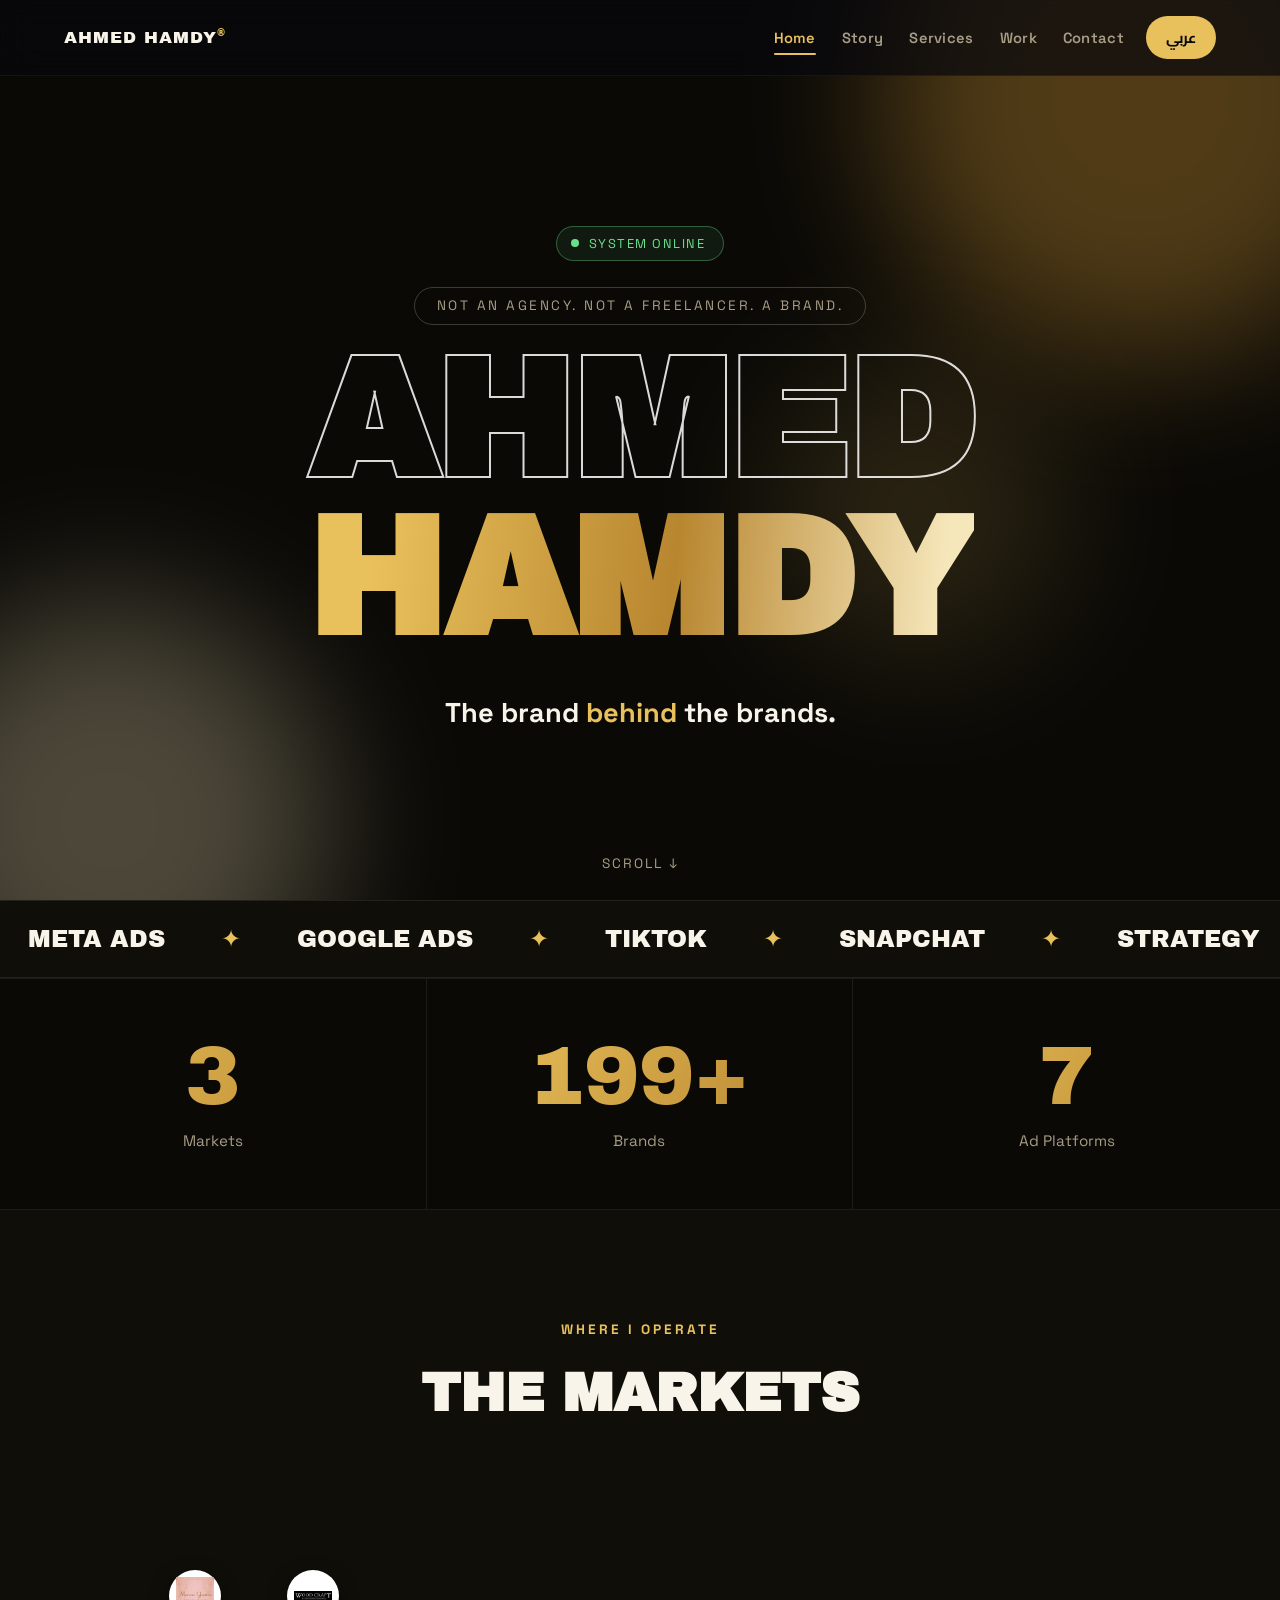
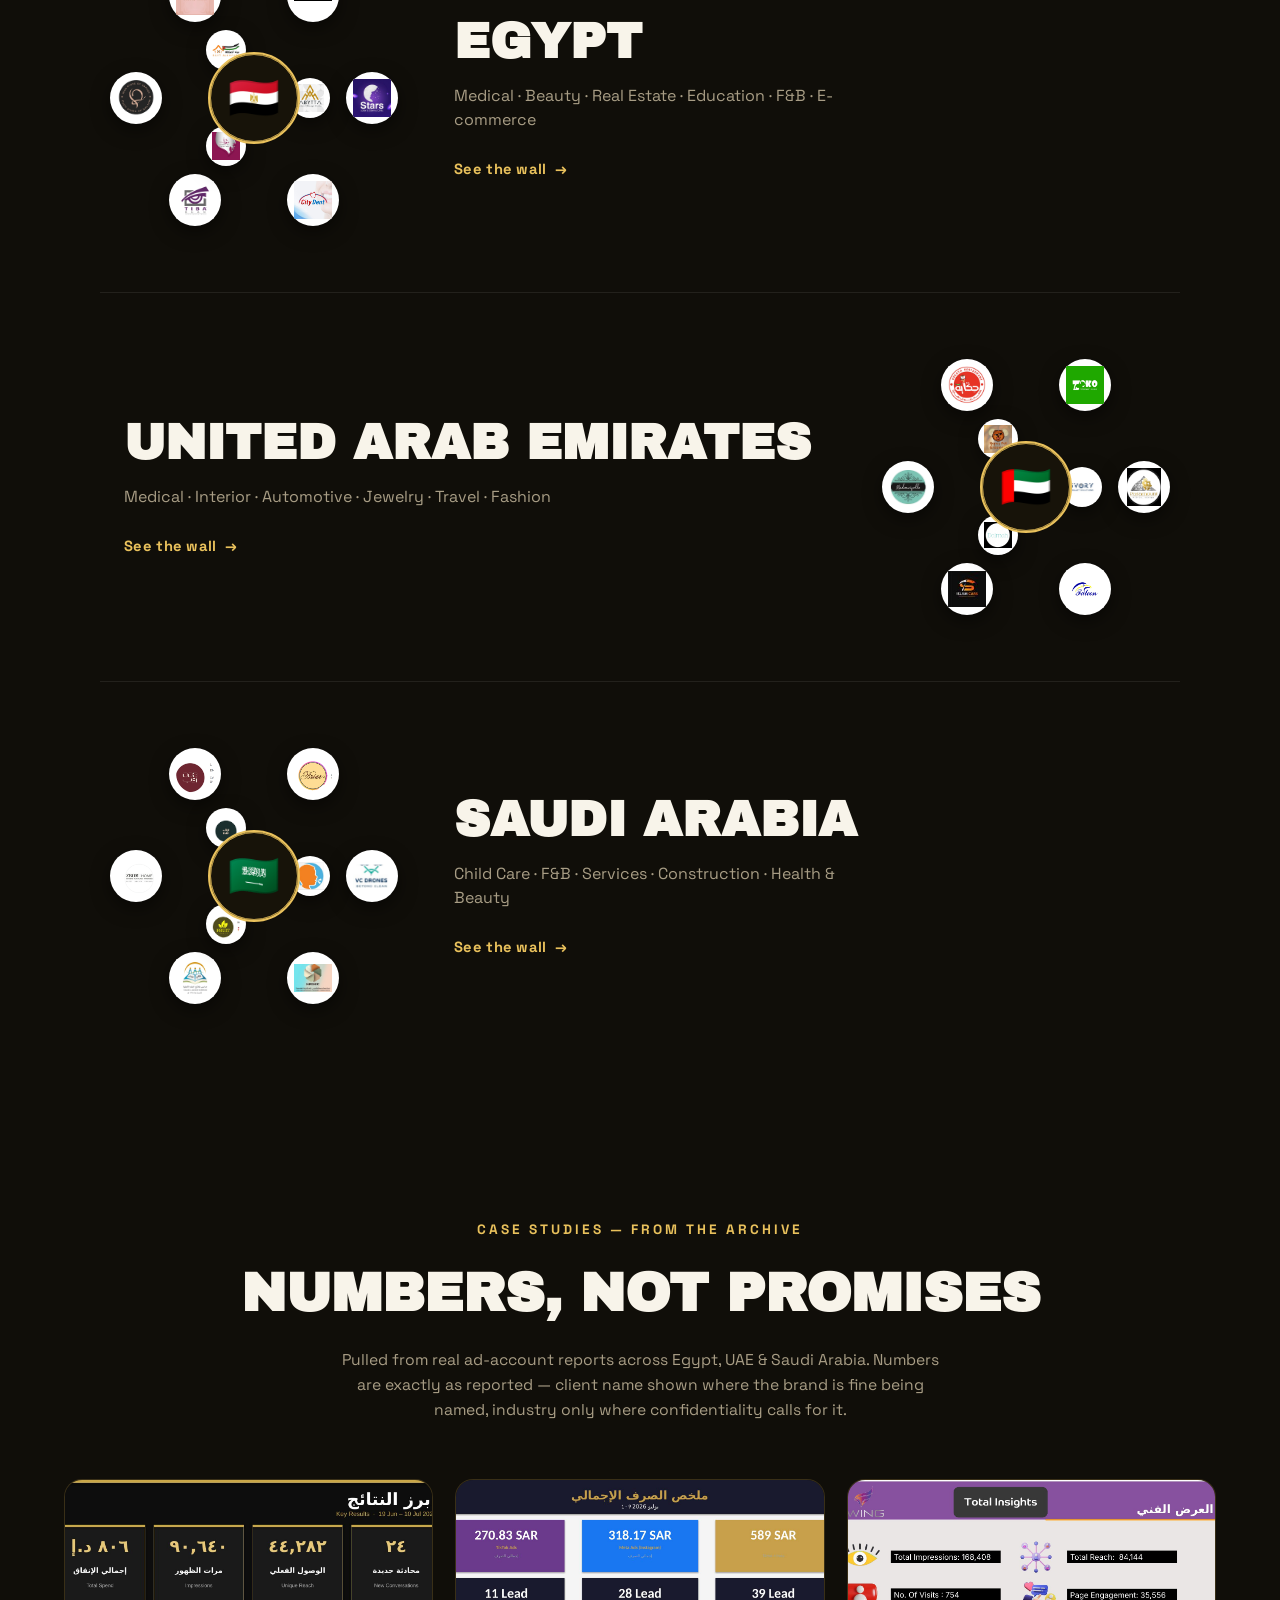
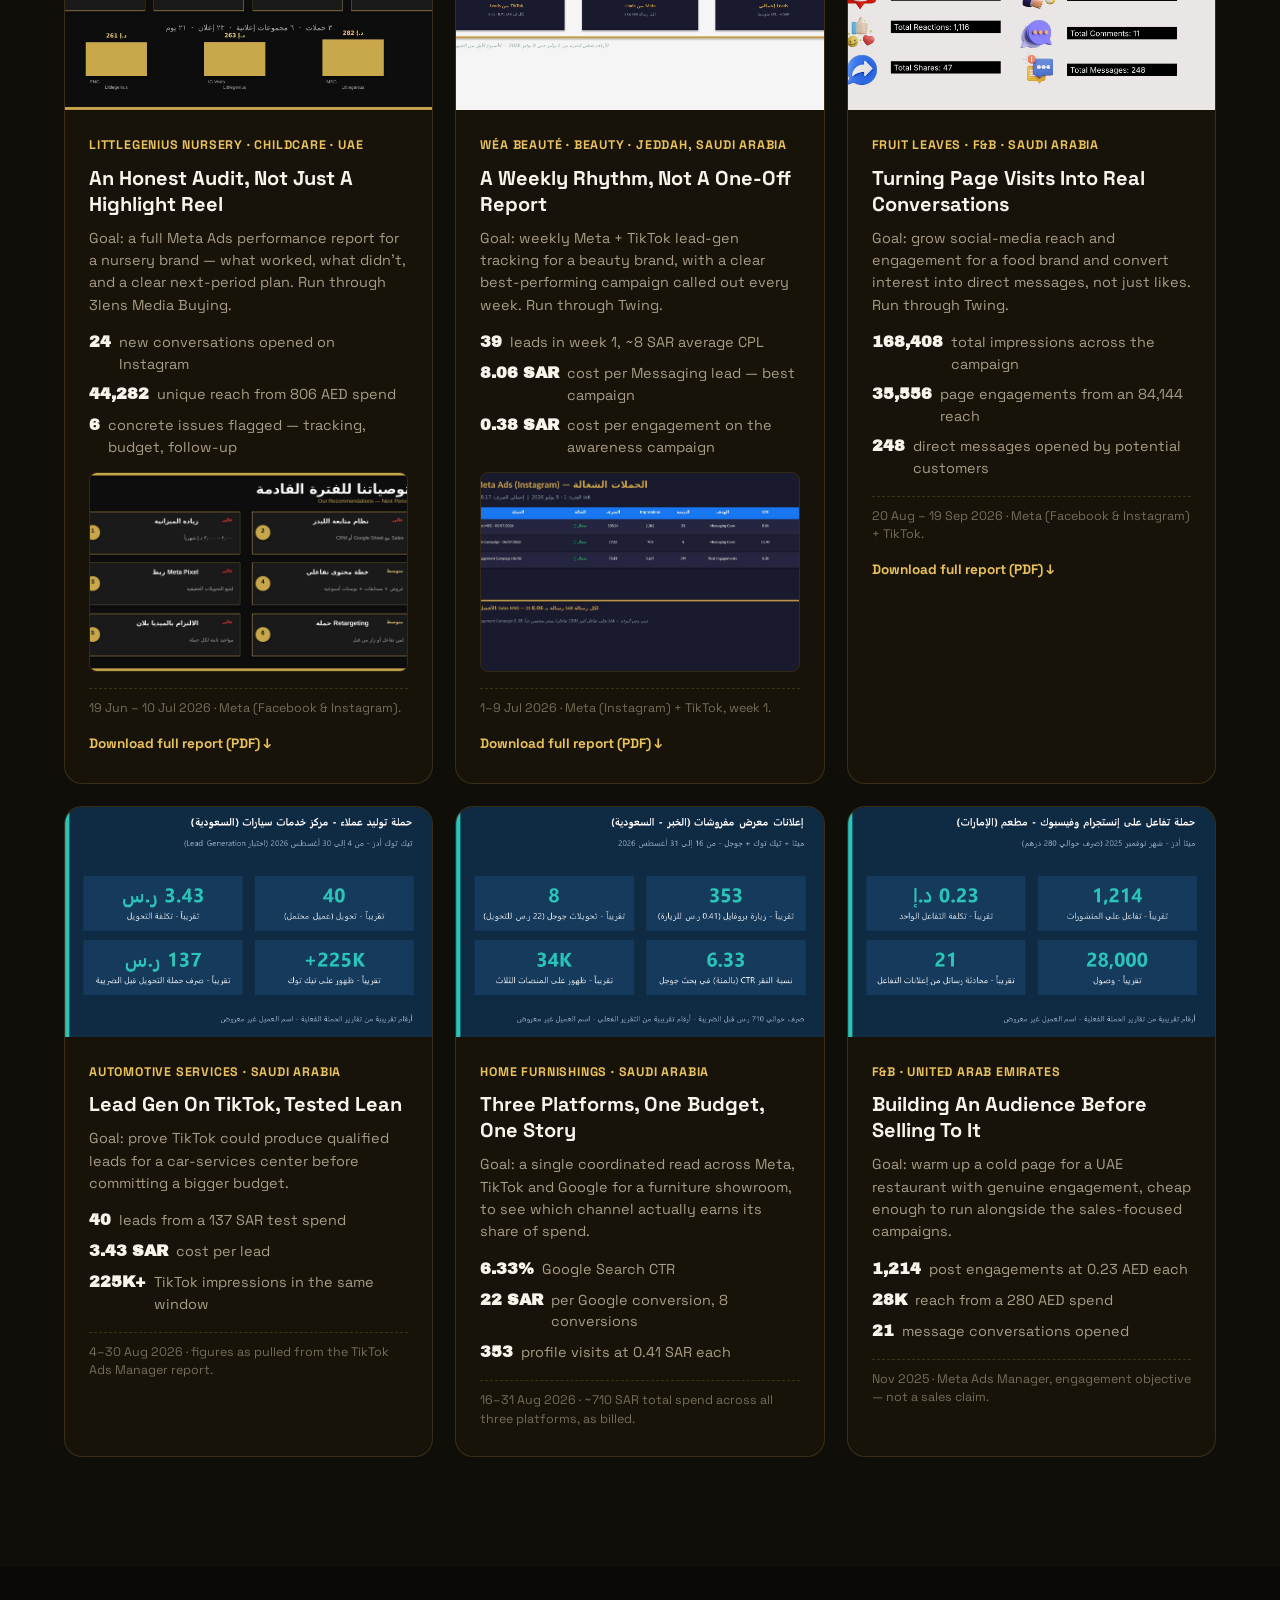
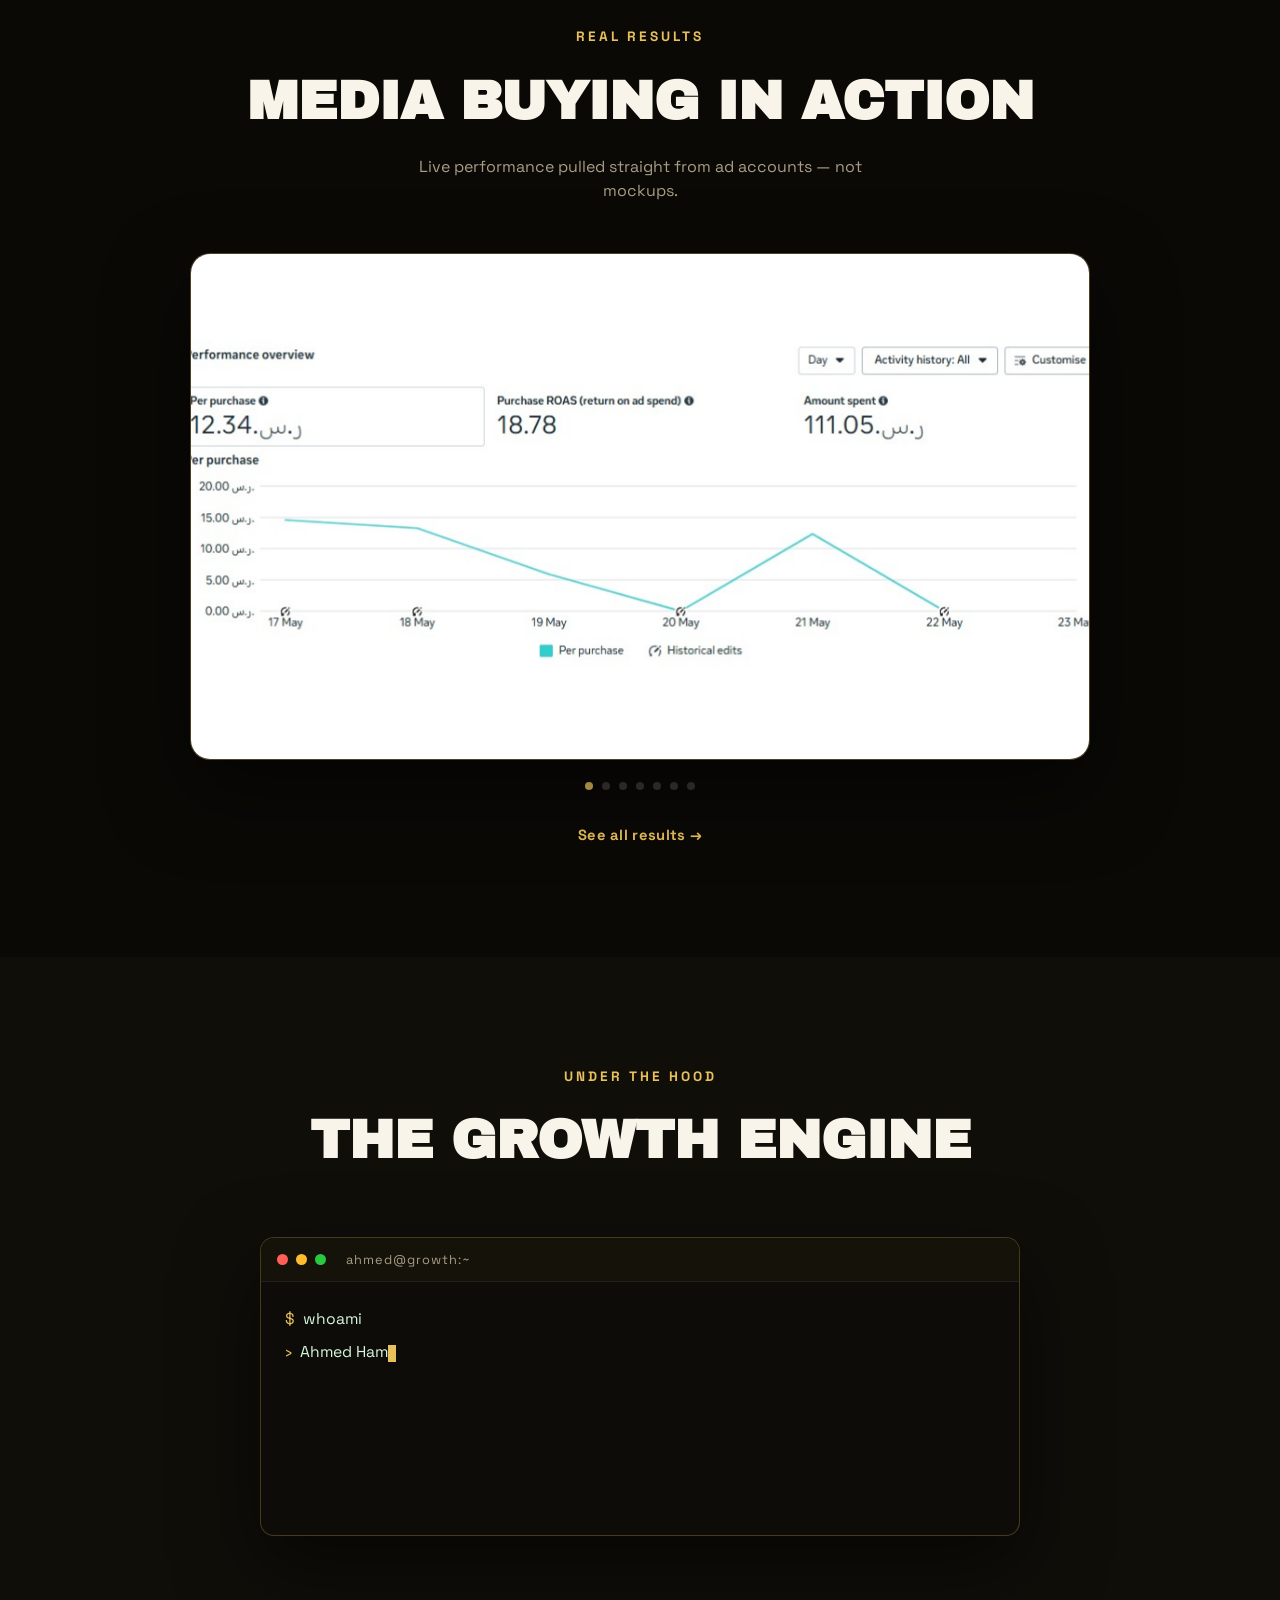
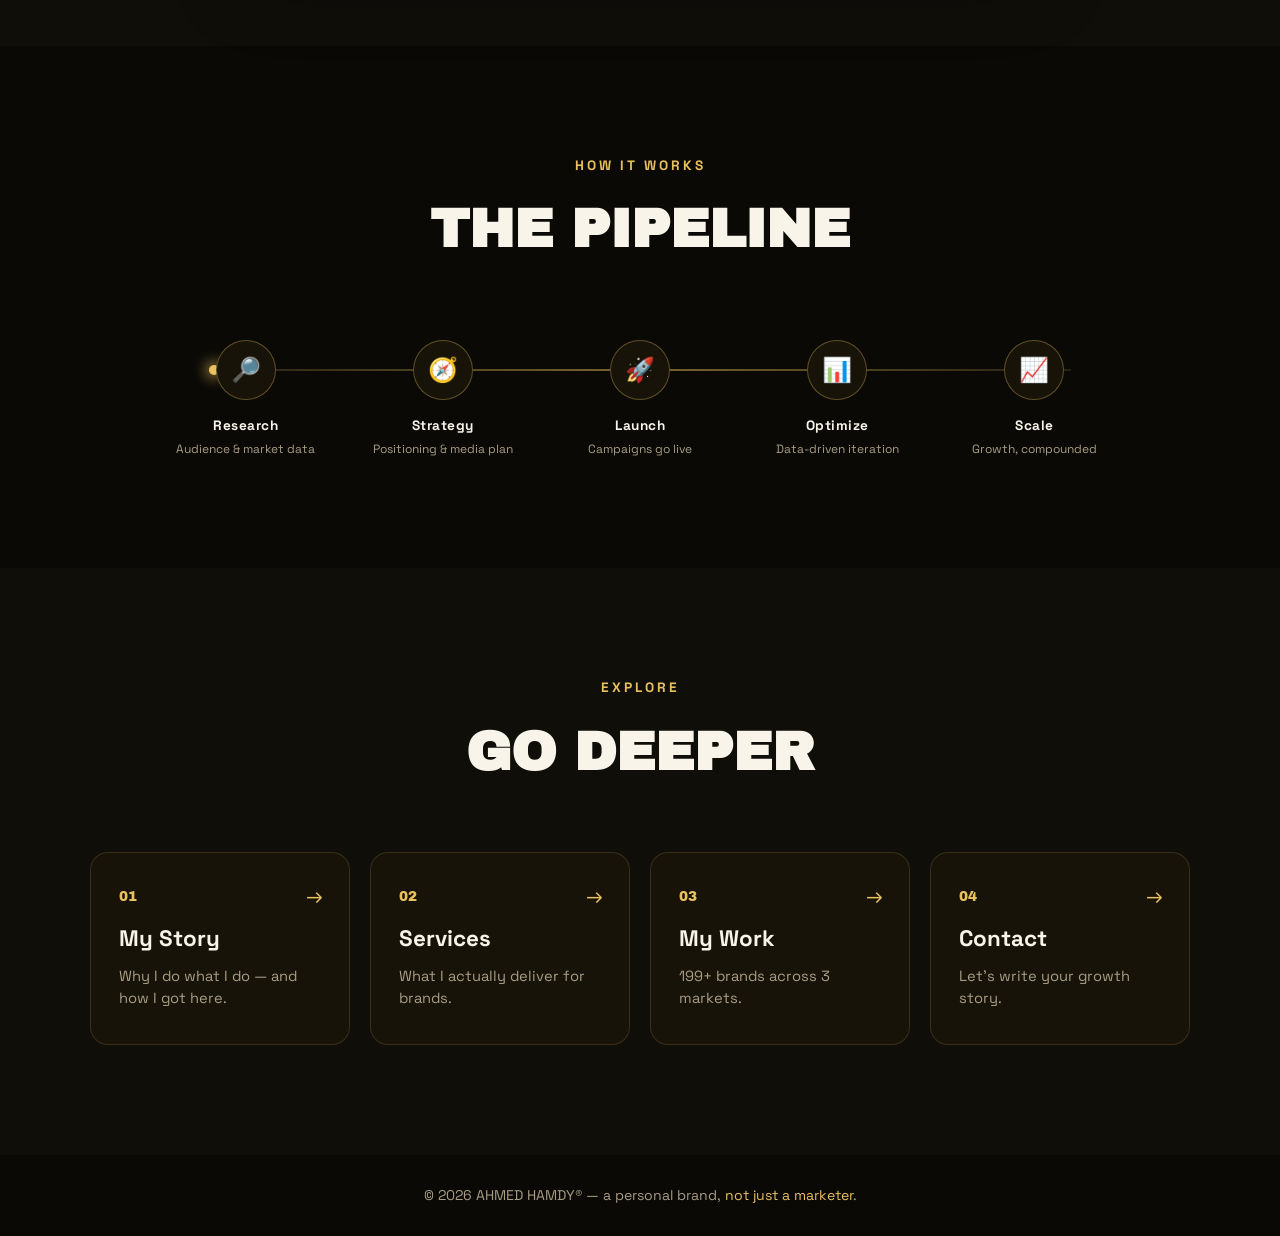
==== commit 454d5aeb: "Surface Case Studies on the Work page; add supporting evidence thumbnails - Add the homepage's Case " ====
--- a/index.html
+++ b/index.html
@@ -194,6 +194,11 @@
           <li><strong>44,282</strong> <span data-en="unique reach from 806 AED spend" data-ar="وصول فعلي من صرف 806 درهم">unique reach from 806 AED spend</span></li>
           <li><strong>6</strong> <span data-en="concrete issues flagged — tracking, budget, follow-up" data-ar="مشاكل واضحة اتحددت - تتبع، ميزانية، متابعة">concrete issues flagged — tracking, budget, follow-up</span></li>
         </ul>
+        <div class="cs-gallery">
+          <a href="media/case-studies/littlegenius/recommendations.jpg" target="_blank" rel="noopener" aria-label="Open the full recommendations page from the report">
+            <img src="media/case-studies/littlegenius/recommendations.jpg" alt="Next-period recommendations page from the Littlegenius Meta Ads report" loading="lazy">
+          </a>
+        </div>
         <p class="cs-note" data-en="19 Jun – 10 Jul 2026 · Meta (Facebook &amp; Instagram)." data-ar="19 يونيو - 10 يوليو 2026 · ميتا (فيسبوك وإنستجرام).">19 Jun – 10 Jul 2026 · Meta (Facebook &amp; Instagram).</p>
         <a class="cs-download" href="media/case-studies/reports/Littlegenius_MetaAds_Report.pdf" target="_blank" rel="noopener" data-en="Download full report (PDF) ↓" data-ar="تحميل التقرير الكامل (PDF) ↓">Download full report (PDF) ↓</a>
       </div>
@@ -210,6 +215,11 @@
           <li><strong>8.06 SAR</strong> <span data-en="cost per Messaging lead — best campaign" data-ar="تكلفة عميل محتمل عبر الرسائل - أفضل حملة">cost per Messaging lead — best campaign</span></li>
           <li><strong>0.38 SAR</strong> <span data-en="cost per engagement on the awareness campaign" data-ar="تكلفة التفاعل الواحد في حملة الوعي بالبراند">cost per engagement on the awareness campaign</span></li>
         </ul>
+        <div class="cs-gallery">
+          <a href="media/case-studies/wea-beaute/meta-campaigns.jpg" target="_blank" rel="noopener" aria-label="Open the Meta campaigns breakdown from the report">
+            <img src="media/case-studies/wea-beaute/meta-campaigns.jpg" alt="Meta campaigns breakdown from the Wéa Beauté weekly report" loading="lazy">
+          </a>
+        </div>
         <p class="cs-note" data-en="1–9 Jul 2026 · Meta (Instagram) + TikTok, week 1." data-ar="1-9 يوليو 2026 · ميتا (إنستجرام) + تيك توك، الأسبوع الأول.">1–9 Jul 2026 · Meta (Instagram) + TikTok, week 1.</p>
         <a class="cs-download" href="media/case-studies/reports/Wea_Beaute_Weekly_Report_July2026.pdf" target="_blank" rel="noopener" data-en="Download full report (PDF) ↓" data-ar="تحميل التقرير الكامل (PDF) ↓">Download full report (PDF) ↓</a>
       </div>
--- a/styles.css
+++ b/styles.css
@@ -477,6 +477,10 @@
 .cs-stats li{display:flex;align-items:baseline;gap:8px;font-size:.9rem}
 .cs-stats strong{font-family:'Archivo Black',sans-serif;color:var(--text);font-size:1rem;white-space:nowrap}
 .cs-stats span{color:var(--muted)}
+.cs-gallery{display:flex;gap:8px;margin:2px 0 2px}
+.cs-gallery a{flex:1;display:block;aspect-ratio:16/10;border-radius:8px;overflow:hidden;border:1px solid rgba(233,193,92,.14)}
+.cs-gallery img{width:100%;height:100%;object-fit:cover;display:block;transition:transform .35s,opacity .2s}
+.cs-gallery a:hover img{transform:scale(1.06);opacity:.9}
 .cs-note{color:rgba(168,157,133,.65);font-size:.78rem;border-top:1px dashed rgba(233,193,92,.18);padding-top:10px;margin-top:4px}
 .cs-download{
   display:inline-flex;align-items:center;gap:6px;margin-top:6px;
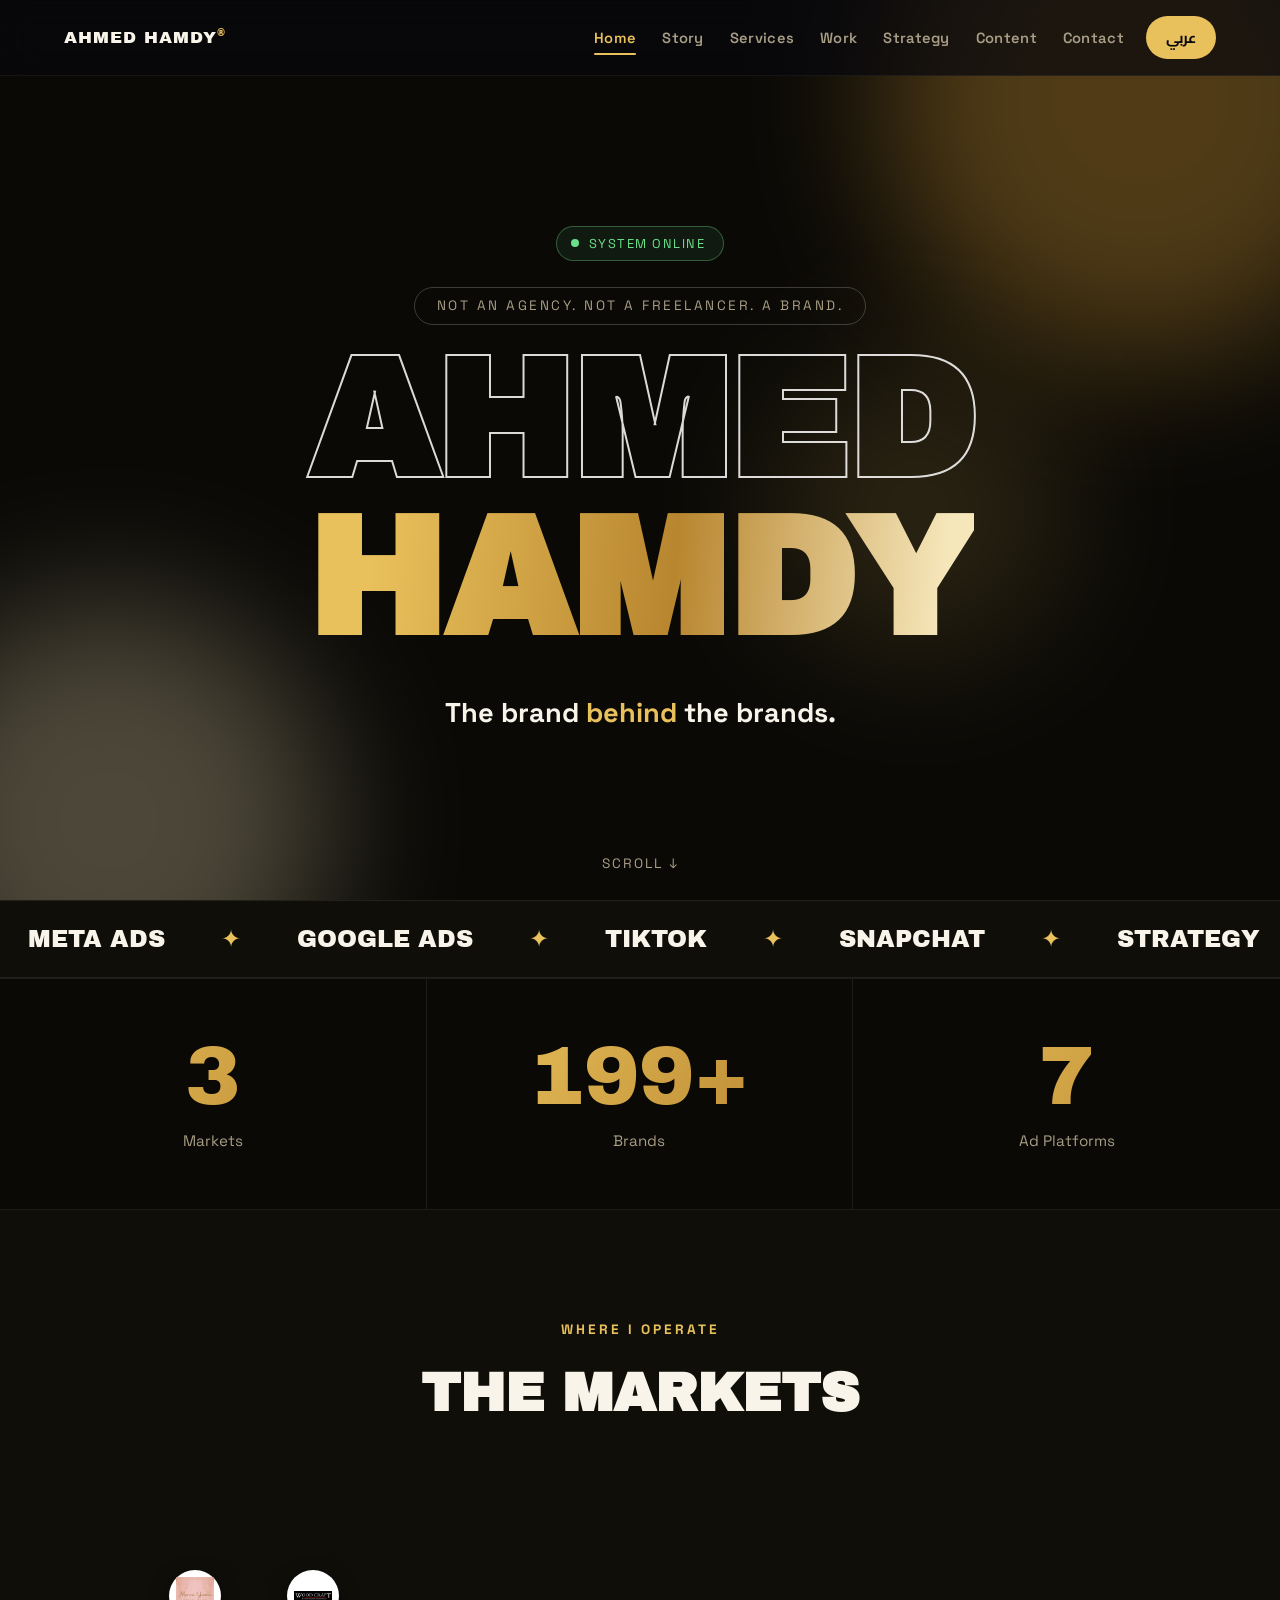
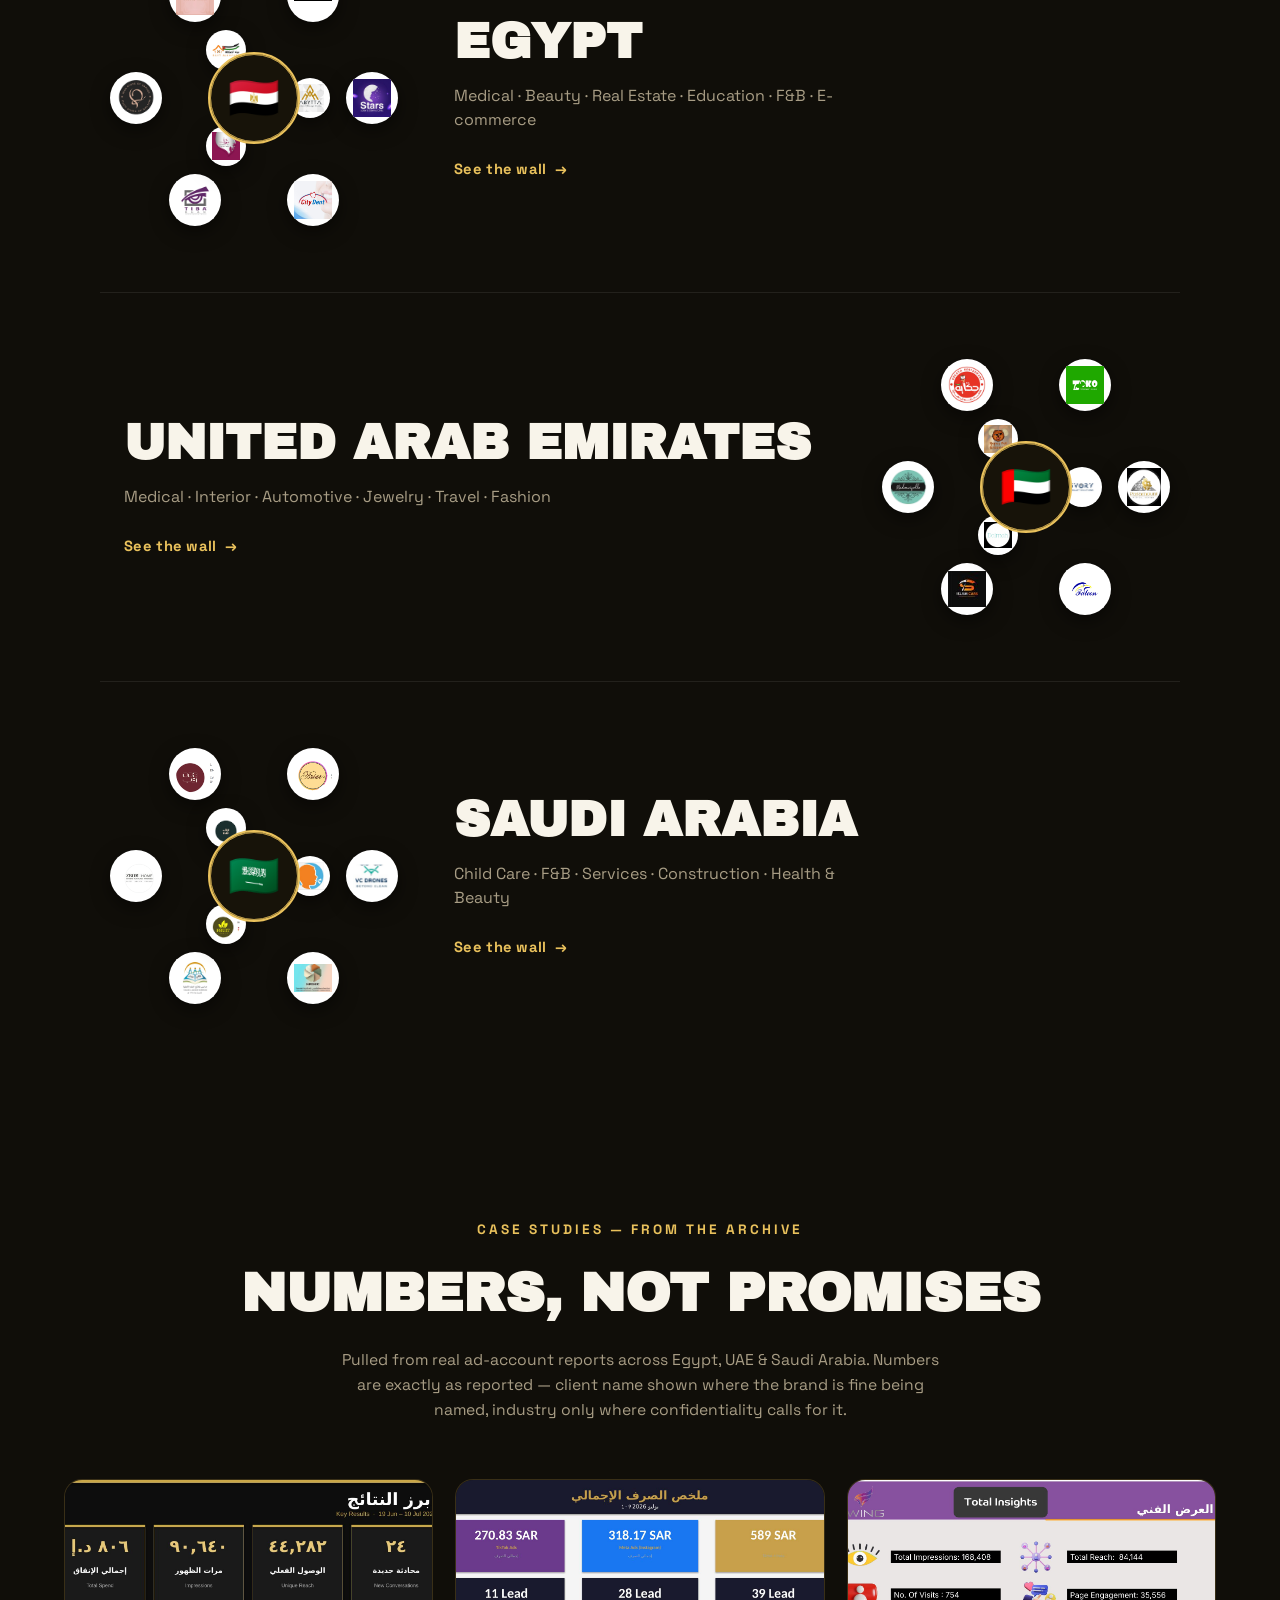
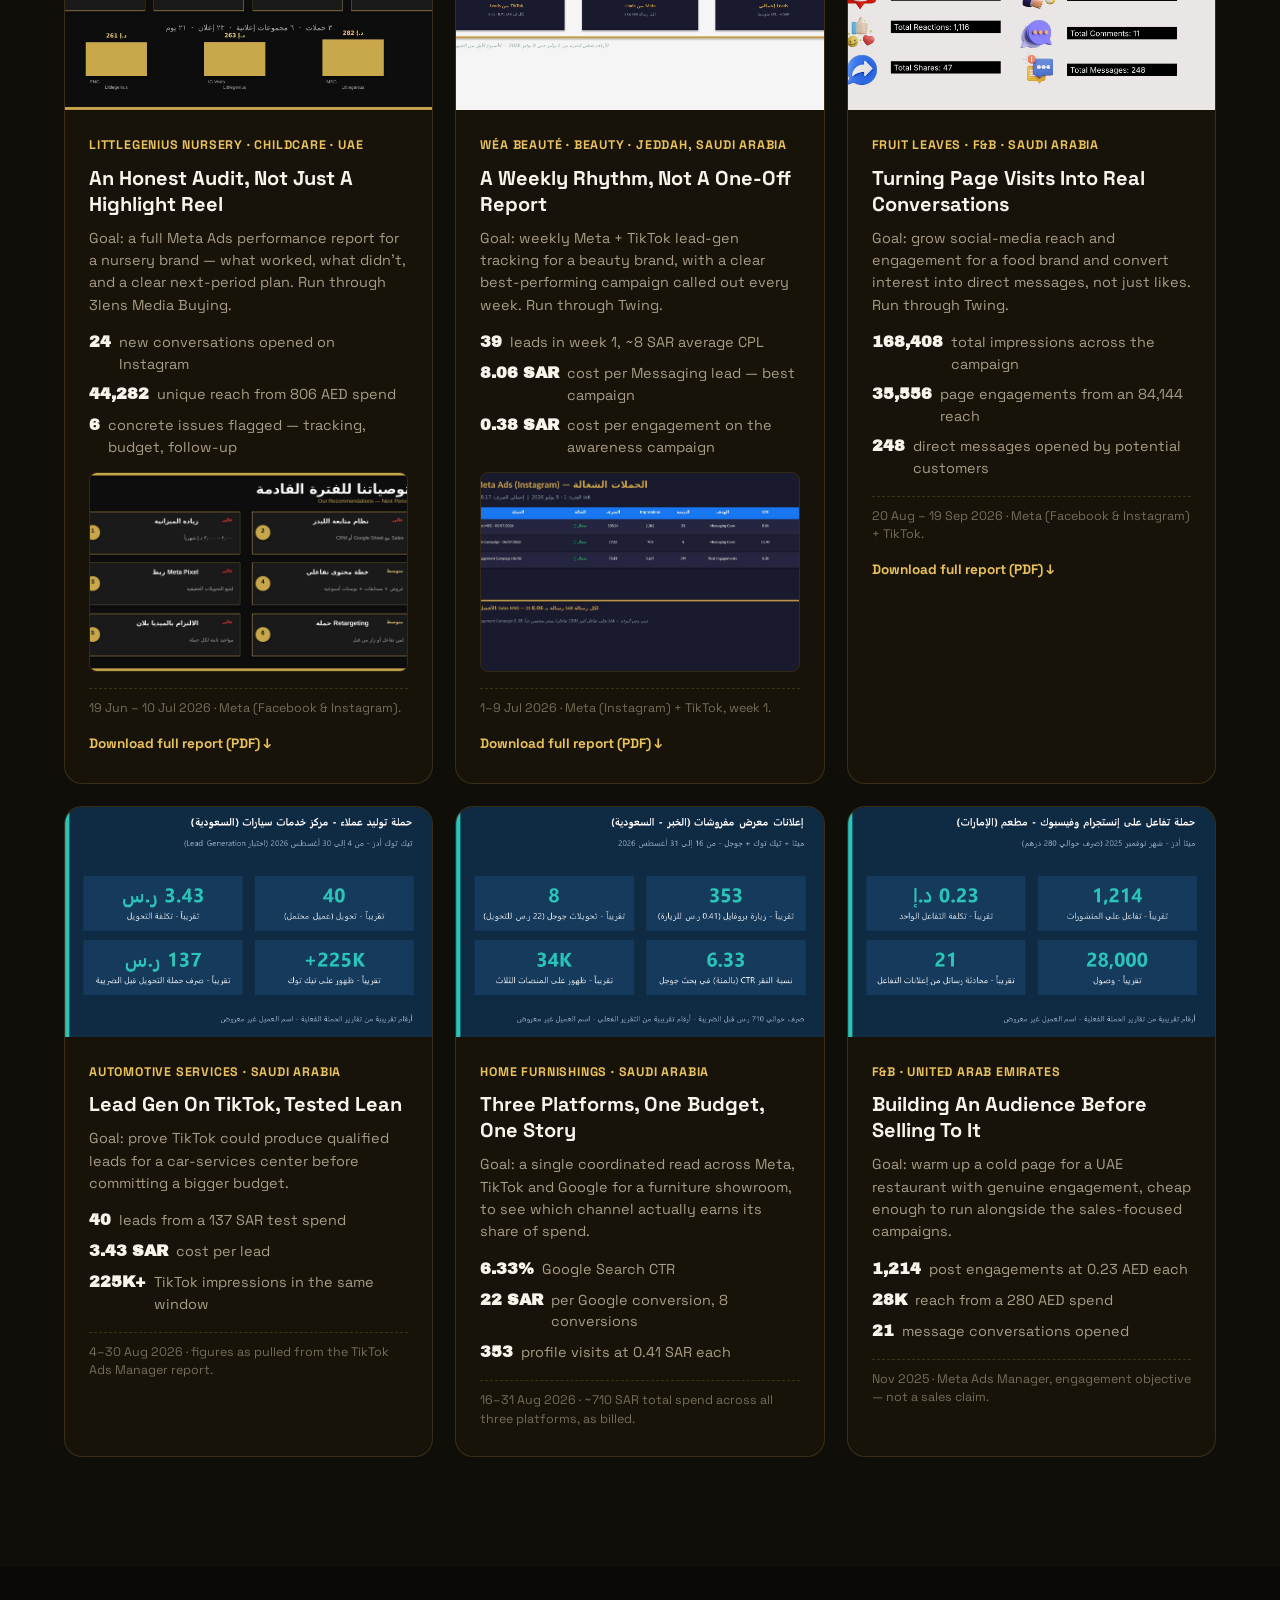
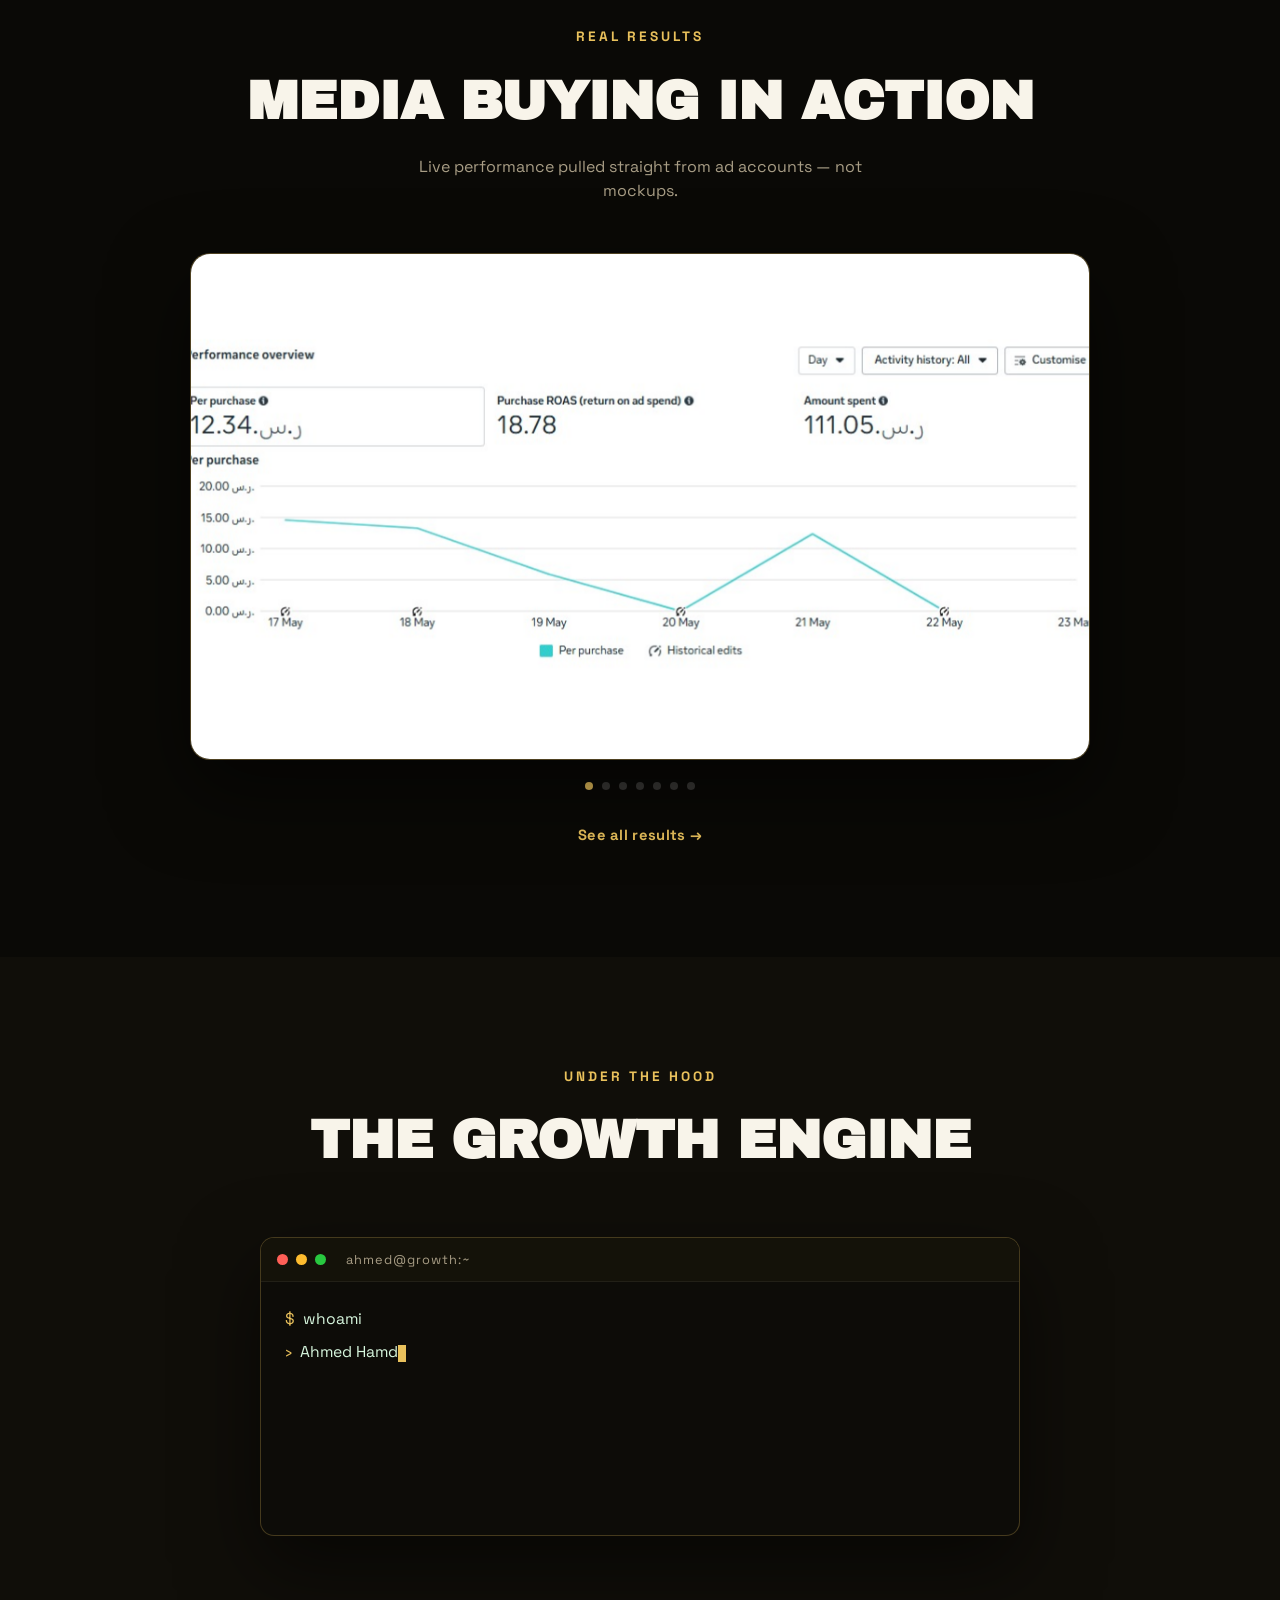
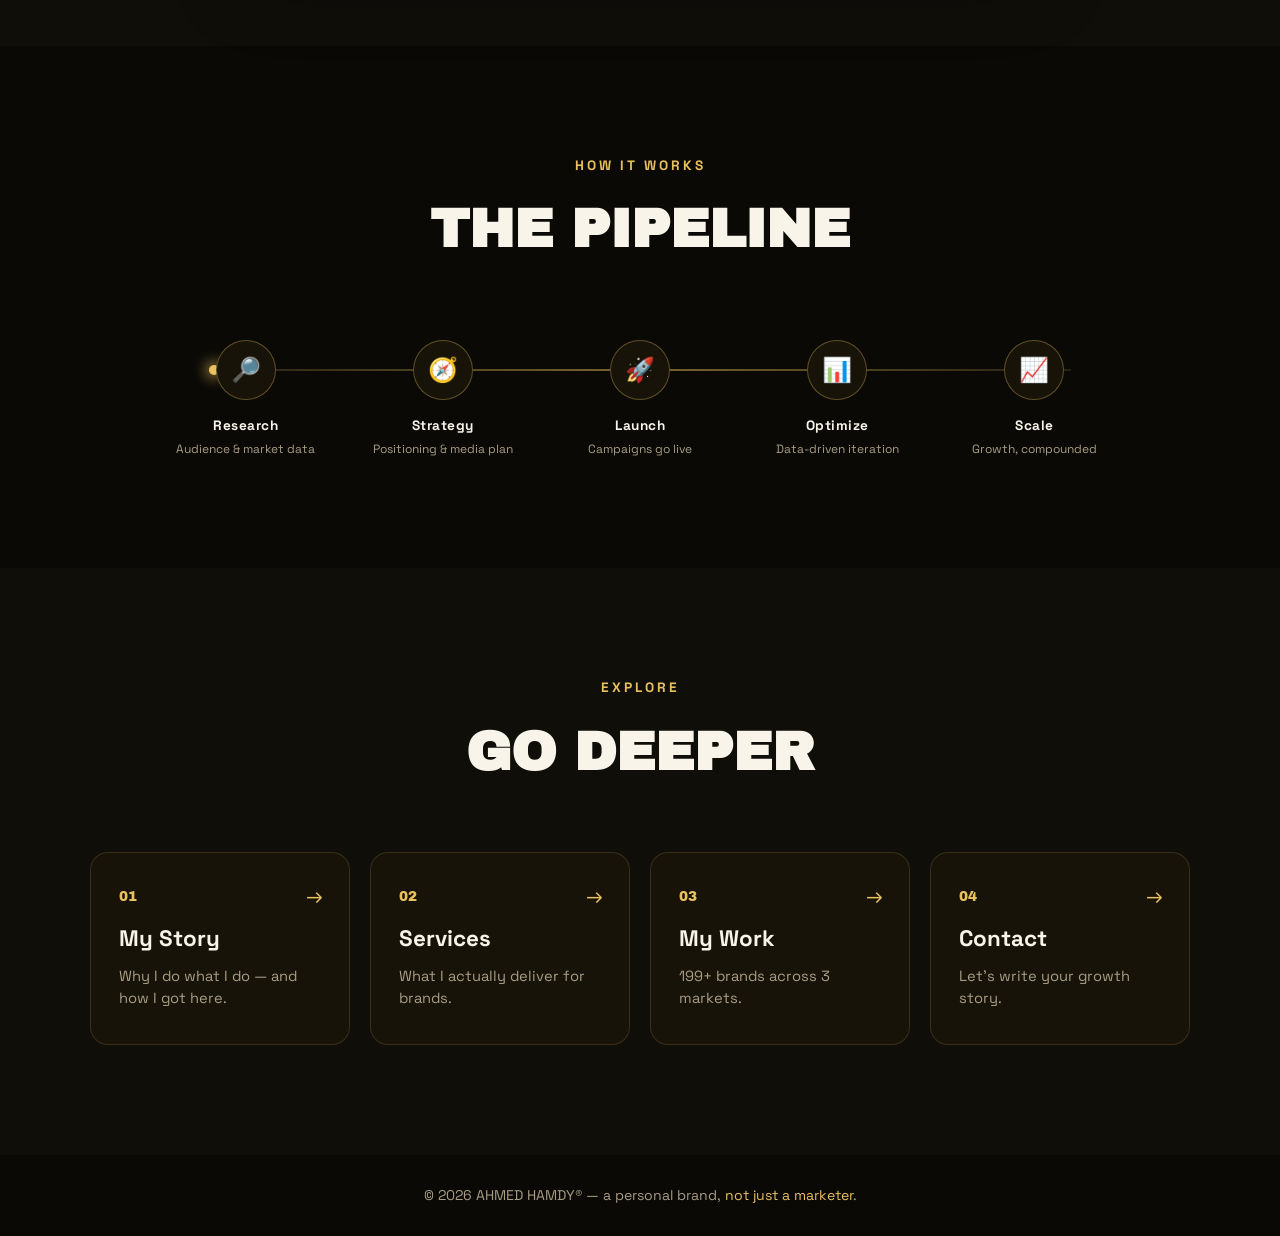
==== commit 58f85968: "Add Marketing Strategy and Content Creation pages; unify discipline nav - New strategy.html: explain" ====
--- a/index.html
+++ b/index.html
@@ -56,6 +56,8 @@
       <li><a href="story.html" data-page="story" data-en="Story" data-ar="القصة">Story</a></li>
       <li><a href="services.html" data-page="services" data-en="Services" data-ar="الخدمات">Services</a></li>
       <li><a href="work.html" data-page="work" data-en="Work" data-ar="أعمالي">Work</a></li>
+      <li><a href="strategy.html" data-page="strategy" data-en="Strategy" data-ar="استراتيجية">Strategy</a></li>
+      <li><a href="content.html" data-page="content" data-en="Content" data-ar="المحتوى">Content</a></li>
       <li><a href="contact.html" data-page="contact" data-en="Contact" data-ar="تواصل">Contact</a></li>
     </ul>
     <button class="lang-btn" id="langBtn" onclick="toggleLang()">عربي</button>
--- a/styles.css
+++ b/styles.css
@@ -527,6 +527,7 @@
   border-bottom:1px solid rgba(233,193,92,.18);transition:background .2s,padding .2s;
   flex-wrap:wrap;
 }
+a.svc{color:inherit;text-decoration:none;cursor:pointer}
 .svc:hover{background:rgba(233,193,92,.05);padding-inline-start:22px}
 .svc .num{
   font-family:'Archivo Black',sans-serif;font-size:1rem;color:var(--acid);min-width:46px;
